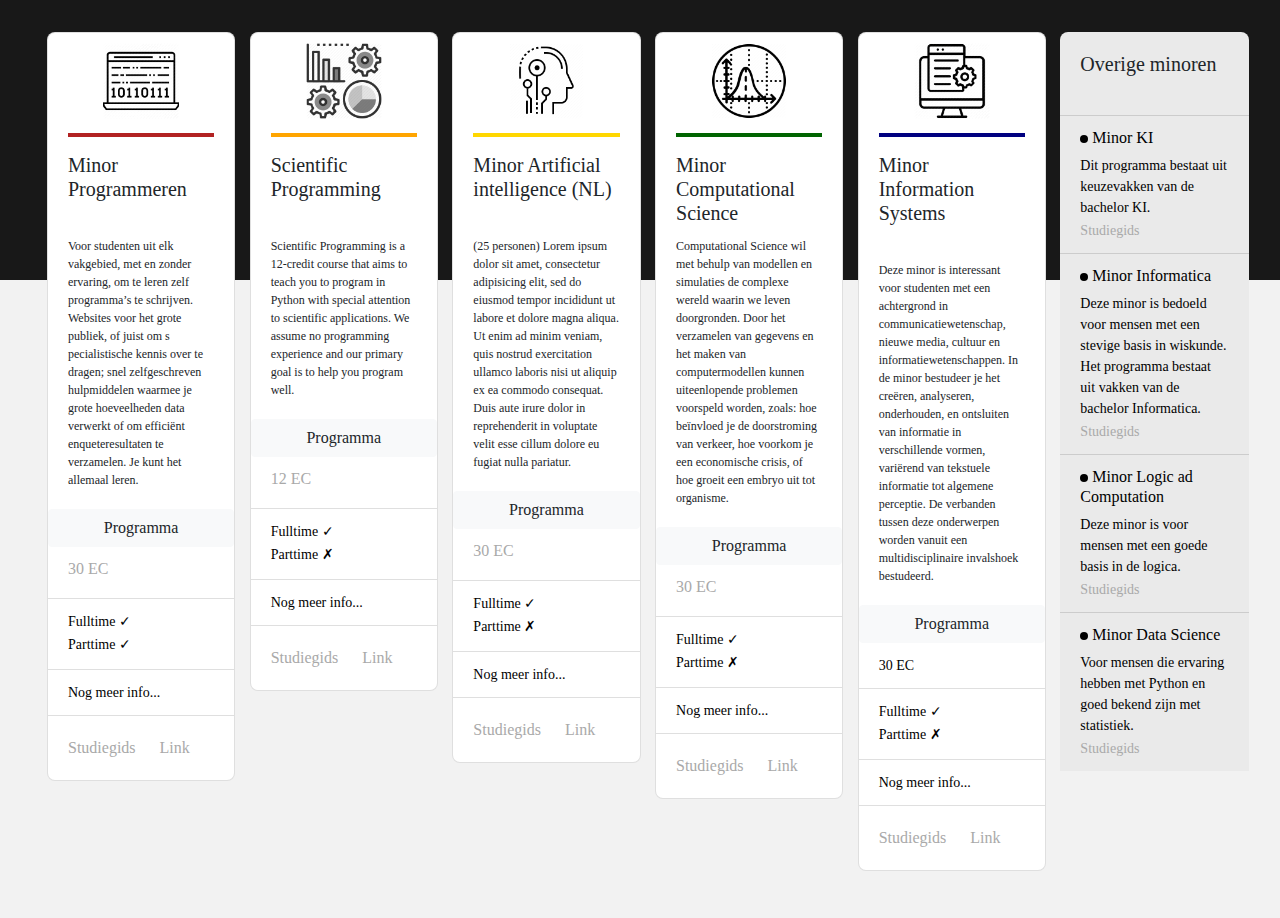
==== index.html @ b370ed5d "OK" ====
<!doctype html>
<html lang="en">
  <head>
    <!-- Required meta tags -->
    <meta charset="utf-8">
    <meta name="viewport" content="width=device-width, initial-scale=1, shrink-to-fit=no">

    <!-- Bootstrap CSS -->
    <link rel="stylesheet" href="https://stackpath.bootstrapcdn.com/bootstrap/4.4.1/css/bootstrap.min.css" integrity="sha384-Vkoo8x4CGsO3+Hhxv8T/Q5PaXtkKtu6ug5TOeNV6gBiFeWPGFN9MuhOf23Q9Ifjh" crossorigin="anonymous">
    <link rel="stylesheet" href="static/css/style.css">
    <link rel="stylesheet" href="static/css/swg.css">

    <title>UvA Minors</title>
  </head>
  <body>
    <div id="above">
      <div class="row" style="width:100%;" id="cls">
        <div class="col">
          <h2>Minor Computational Science</h2>
          <p style="font-size: 18px;">Programma</p>
          <table>
            <tbody>
                <tr>
                    <th></th>
                    <th style="width:60px" class="sem1">Sem. 1</th>
                    <th style="width:60px" class="sem2">Sem. 2</th>
                    <th style="width:30px" class="ec">EC</th>
                </tr>
                <tr class="studieschema">
                    <td><a href="/xmlpages/page/2019-2020/zoek-vak/vak/72961" class="icon-arrow">Programmeren IK</a></td>
                    <td class="sem1">
                        <div class="sem-blocks"><img src="static/images/grey-blocks.png" alt="" width="56" height="16">
                            <div class="block-1 red"><img src="static/images/red-block.png" alt="" width="16" height="16"></div>
                        </div>
                    </td>
                    <td class="sem2">
                        <div class="sem-blocks"><img src="static/images/grey-blocks.png" alt="" width="56" height="16">
                            <div class="hide red"><img src="static/images/red-block.png" alt="" width="16" height="16"></div>
                        </div>
                    </td>
                    <td class="ec">6</td>
                </tr>
                <tr class="studieschema">
                    <td><a href="/xmlpages/page/2019-2020/zoek-vak/vak/73152" class="icon-arrow">Modelling and Simulation</a></td>
                    <td class="sem1">
                        <div class="sem-blocks"><img src="static/images/grey-blocks.png" alt="" width="56" height="16">
                            <div class="block-2 red"><img src="static/images/red-block.png" alt="" width="16" height="16"></div>
                        </div>
                    </td>
                    <td class="sem2">
                        <div class="sem-blocks"><img src="static/images/grey-blocks.png" alt="" width="56" height="16">
                            <div class="hide red"><img src="static/images/red-block.png" alt="" width="16" height="16"></div>
                        </div>
                    </td>
                    <td class="ec">6</td>
                </tr>
                <tr class="studieschema">
                    <td><a href="/xmlpages/page/2019-2020/zoek-vak/vak/73262" class="icon-arrow">Scientific Data Analysis</a></td>
                    <td class="sem1">
                        <div class="sem-blocks"><img src="static/images/grey-blocks.png" alt="" width="56" height="16">
                            <div class="block-2 red"><img src="static/images/red-block.png" alt="" width="16" height="16"></div>
                        </div>
                    </td>
                    <td class="sem2">
                        <div class="sem-blocks"><img src="static/images/grey-blocks.png" alt="" width="56" height="16">
                            <div class="hide red"><img src="static/images/red-block.png" alt="" width="16" height="16"></div>
                        </div>
                    </td>
                    <td class="ec">6</td>
                </tr>
                <tr class="studieschema">
                    <td><a href="/xmlpages/page/2019-2020/zoek-vak/vak/73051" class="icon-arrow">Project Computational Science</a></td>
                    <td class="sem1">
                        <div class="sem-blocks"><img src="static/images/grey-blocks.png" alt="" width="56" height="16">
                            <div class="block-3 red"><img src="static/images/red-block.png" alt="" width="16" height="16"></div>
                        </div>
                    </td>
                    <td class="sem2">
                        <div class="sem-blocks"><img src="static/images/grey-blocks.png" alt="" width="56" height="16">
                            <div class="hide red"><img src="static/images/red-block.png" alt="" width="16" height="16"></div>
                        </div>
                    </td>
                    <td class="ec">6</td>
                </tr>
                <tr class="studieschema studieschemagroup result selected">
                    <td><a class="icon-arrow" href="#">Vrije keuze: Aangeraden keuzevakken</a></td>
                    <td class="sem1">
                        <div class="sem-blocks"><img src="static/images/grey-blocks.png" alt="" width="56" height="16">
                            <div class="block-1 yellow"><img src="static/images/yellow-block.png" alt="" width="16" height="16"></div>
                        </div>
                    </td>
                    <td class="sem2">
                        <div class="sem-blocks"><img src="static/images/grey-blocks.png" alt="" width="56" height="16">
                            <div class="hide yellow"><img src="static/images/yellow-block.png" alt="" width="16" height="16"></div>
                        </div>
                    </td>
                    <td class="ec">0</td>
                </tr>
                <tr class="studieschemagroup slideout" id="clsslideout" style="">
                    <td colspan="4">
                        <div class="item-info">
                            <table>
                                <tbody>
                                    <tr class="studieschema">
                                        <td><a href="/xmlpages/page/2019-2020/zoek-vak/vak/72864" class="icon-arrow">Basiswiskunde</a></td>
                                        <td class="sem1">
                                            <div class="sem-blocks"><img src="static/images/grey-blocks.png" alt="" width="56" height="16">
                                                <div class="block-1 red"><img src="static/images/red-block.png" alt="" width="16" height="16"></div>
                                            </div>
                                        </td>
                                        <td class="sem2">
                                            <div class="sem-blocks"><img src="static/images/grey-blocks.png" alt="" width="56" height="16">
                                                <div class="hide red"><img src="static/images/red-block.png" alt="" width="16" height="16"></div>
                                            </div>
                                        </td>
                                        <td class="ec">6</td>
                                    </tr>
                                    <tr class="studieschema">
                                        <td><a href="/xmlpages/page/2019-2020/zoek-vak/vak/72729" class="icon-arrow">Keerpunten in de Natuurwetenschappen</a></td>
                                        <td class="sem1">
                                            <div class="sem-blocks"><img src="static/images/grey-blocks.png" alt="" width="56" height="16">
                                                <div class="block-1 red"><img src="static/images/red-block.png" alt="" width="16" height="16"></div>
                                            </div>
                                        </td>
                                        <td class="sem2">
                                            <div class="sem-blocks"><img src="static/images/grey-blocks.png" alt="" width="56" height="16">
                                                <div class="hide red"><img src="static/images/red-block.png" alt="" width="16" height="16"></div>
                                            </div>
                                        </td>
                                        <td class="ec">6</td>
                                    </tr>
                                    <tr class="studieschema">
                                        <td><a href="/xmlpages/page/2019-2020/zoek-vak/vak/71247" class="icon-arrow">Mathematics 1: Calculus</a></td>
                                        <td class="sem1">
                                            <div class="sem-blocks"><img src="static/images/grey-blocks.png" alt="" width="56" height="16">
                                                <div class="block-1 red"><img src="static/images/red-block.png" alt="" width="16" height="16"></div>
                                            </div>
                                        </td>
                                        <td class="sem2">
                                            <div class="sem-blocks"><img src="static/images/grey-blocks.png" alt="" width="56" height="16">
                                                <div class="hide red"><img src="static/images/red-block.png" alt="" width="16" height="16"></div>
                                            </div>
                                        </td>
                                        <td class="ec">6</td>
                                    </tr>
                                </tbody>
                            </table>
                        </div>
                    </td>
                </tr>
            </tbody>
        </table>
        </div>
        <div class="col">
          <div class="slideinfo">
              <h6>> Doelgroep</h6>
            <div class="slideinfocontent">
              <p>Bètastudenten, in het bijzonder biologie, biomedische wetenschappen, natuurkunde, sterrenkunde, scheikunde, maar ook economie. Nadrukkelijk niet voor informatici vanwege de overlap van enkele vakken met het bachelor informatica curriculum. Ook studenten van andere opleidingen doen er goed aan bij de examencommissie van hun opleiding te verifiëren of deze minor als invulling van de keuzeruimte geaccepteerd kan worden, in het bijzonder als vakken in deze minor inhoudelijk overlappen met andere vakken.</p>
            </div>
          </div>
          <div class="slideinfo">
              <h6>> Aanmelden en toelating</h6>
            <div class="slideinfocontent">
            <p>Er worden geen eisen aan je voorkennis gesteld; je kan de minor in het eerste semester van je tweede of derde studiejaar volgen. Maar als je deze minor wilt toepassen op je eigen vakgebied, dan is het verstandig deze minor in je derde jaar te volgen.</p>
            <p><i>Minor aanmelding
            </i></p>
            <ul class="bullets-outside"><li>Meld je aan bij de coordinator van deze minor door het invullen van dit formulier:&nbsp;<a href="https://docs.google.com/forms/d/1XNrg_hrkjGTd7O5Sc0JDPH9RjyE1GKuTjKgE6LD6Wdw/viewform" target="_blank">Aanmeldingsformulier Minor Computational Science</a>&nbsp;</li></ul>
            <p><i>Vak- en tentamenaanmelding&nbsp;
            </i></p>
            <ol class="decimal-outside"><li>Als je toegelaten bent moet je je&nbsp;<b>a)</b>&nbsp;voor de minor zelf in SIS aanmelden (het studiegidsnummer van de Minor Computational Science is&nbsp;<b>5062COS30M</b>)&nbsp;en moet je je vervolgens ook&nbsp;<b>b)</b>&nbsp;per vak apart in SIS aanmelden</li><li>Om je aan te melden voor de vakken en voor de Minor zelf zie&nbsp;<a href="http://student.uva.nl/inc/az/item/vakaanmelding.html" target="_blank">de webpagina van de bacheloropleiding Informatica</a>&nbsp;.</li><li>Aanmelding voor het vak is inclusief tentamen en eventueel hertentamen.</li><li><i>Aanmelden als bijvakstudent; </i>Studenten van buiten de UvA moeten zich, voorafgaand aan de inschrijving bij de opleiding, eerst als bijvakstudent registreren. Zie het 'Stappenplan aanmelden bijvak' op de <a href="http://www.uva.nl/onderwijs/overig-onderwijs/bijvakken/bijvakken.html" target="_blank">UvA bijvak-pagina</a> voor meer informatie. Voor toelating tot de Minor Computational Science zijn dezelfde toelatingseisen van kracht als voor de bacheloropleiding Informatica. Let op dat dit Wiskunde B op VWO niveau inhoudt.</li></ol>

            </div>
            </div>


              <h6>> Opmerkingen</h6>
        </div>
      </div>
      <div class="row" style="width:100%;" id="programmereninfo">
        <div class="col">
          <h2>Minor Programmeren</h2>
          <!-- <span style="font-size: 18px;">Programma</span> -->
          <table>
              <tbody>
                <tr>
                    <th> Fulltime</th>
                    <th style="width:60px" class="sem1">Sem. 1</th>
                    <th style="width:60px" class="sem2">Sem. 2</th>
                    <th style="width:30px" class="ec">EC</th>
                </tr>
                  <tr class="studieschema">
                      <td><a href="/xmlpages/page/2019-2020/zoek-vak/vak/73204" class="icon-arrow">Fulltime Programmeren 1</a></td>
                      <td class="sem1">
                          <div class="sem-blocks"><img src="static/images/grey-blocks.png" alt="" width="56" height="16">
                              <div class="block-1 red"><img src="static/images/red-block.png" alt="" width="16" height="16"></div>
                              <div class="hide red"><img src="static/images/red-block.png" alt="" width="16" height="16"></div>
                          </div>
                      </td>
                      <td class="sem2">
                          <div class="sem-blocks"><img src="static/images/grey-blocks.png" alt="" width="56" height="16">
                              <div class="hide red"><img src="static/images/red-block.png" alt="" width="16" height="16"></div>
                              <div class="block-1 red"><img src="static/images/red-block.png" alt="" width="16" height="16"></div>
                          </div>
                      </td>
                      <td class="ec">6</td>
                  </tr>
                  <tr class="studieschema">
                      <td><a href="/xmlpages/page/2019-2020/zoek-vak/vak/73205" class="icon-arrow">Fulltime Programmeren 2</a></td>
                      <td class="sem1">
                          <div class="sem-blocks"><img src="static/images/grey-blocks.png" alt="" width="56" height="16">
                              <div class="hide red"><img src="static/images/red-block.png" alt="" width="16" height="16"></div>
                              <div class="block-1 red"><img src="static/images/red-block.png" alt="" width="16" height="16"></div>
                          </div>
                      </td>
                      <td class="sem2">
                          <div class="sem-blocks"><img src="static/images/grey-blocks.png" alt="" width="56" height="16">
                              <div class="block-1 red"><img src="static/images/red-block.png" alt="" width="16" height="16"></div>
                              <div class="hide red"><img src="static/images/red-block.png" alt="" width="16" height="16"></div>
                          </div>
                      </td>
                      <td class="ec">6</td>
                  </tr>

                  <tr class="studieschema">
                      <td><a href="/xmlpages/page/2019-2020/zoek-vak/vak/73624" class="icon-arrow">Fulltime Web App Studio</a></td>
                      <td class="sem1">
                          <div class="sem-blocks"><img src="static/images/grey-blocks.png" alt="" width="56" height="16">
                              <div class="block-2 red"><img src="static/images/red-block.png" alt="" width="16" height="16"></div>
                              <div class="hide red"><img src="static/images/red-block.png" alt="" width="16" height="16"></div>
                          </div>
                      </td>
                      <td class="sem2">
                          <div class="sem-blocks"><img src="static/images/grey-blocks.png" alt="" width="56" height="16">
                              <div class="hide red"><img src="static/images/red-block.png" alt="" width="16" height="16"></div>
                              <div class="block-2 red"><img src="static/images/red-block.png" alt="" width="16" height="16"></div>
                          </div>
                      </td>
                      <td class="ec">12</td>
                  </tr>
                  <tr class="studieschema">
                      <td><a href="/xmlpages/page/2019-2020/zoek-vak/vak/72970" class="icon-arrow">Programmeerproject</a></td>
                      <td class="sem1">
                          <div class="sem-blocks"><img src="static/images/grey-blocks.png" alt="" width="56" height="16">
                              <div class="hide red"><img src="static/images/red-block.png" alt="" width="16" height="16"></div>
                              <div class="block-2 red"><img src="static/images/red-block.png" alt="" width="16" height="16"></div>
                          </div>
                      </td>
                      <td class="sem2">
                          <div class="sem-blocks"><img src="static/images/grey-blocks.png" alt="" width="56" height="16">
                              <div class="block-2 red"><img src="static/images/red-block.png" alt="" width="16" height="16"></div>
                              <div class="hide red"><img src="static/images/red-block.png" alt="" width="16" height="16"></div>
                          </div>
                      </td>
                      <td class="ec">6</td>
                  </tr>
                  <tr class="studieschema">
                      <td><a href="/xmlpages/page/2019-2020/zoek-vak/vak/72969" class="icon-arrow">Programmeertheorie</a></td>
                      <td class="sem1">
                          <div class="sem-blocks"><img src="static/images/grey-blocks.png" alt="" width="56" height="16">
                              <div class="block-3 red"><img src="static/images/red-block.png" alt="" width="16" height="16"></div>
                              <div class="hide red"><img src="static/images/red-block.png" alt="" width="16" height="16"></div>
                          </div>
                      </td>
                      <td class="sem2">
                          <div class="sem-blocks"><img src="static/images/grey-blocks.png" alt="" width="56" height="16">
                              <div class="hide red"><img src="static/images/red-block.png" alt="" width="16" height="16"></div>
                              <div class="block-3 red"><img src="static/images/red-block.png" alt="" width="16" height="16"></div>
                          </div>
                      </td>
                      <td class="ec">6</td>
                  </tr>
              </tbody>
          </table>

          <br>
            <table>
                <tbody>
                  <tr>
                      <th>Parttime</th>
                      <th style="width:60px" class="sem1">Sem. 1</th>
                      <th style="width:60px" class="sem2">Sem. 2</th>
                      <th style="width:30px" class="ec">EC</th>
                  </tr>

                    <tr class="studieschema">
                        <td><a href="/xmlpages/page/2019-2020/zoek-vak/vak/72912" class="icon-arrow">Programmeren 1</a></td>
                        <td class="sem1">
                            <div class="sem-blocks"><img src="static/images/grey-blocks.png" alt="" width="56" height="16">
                                <div class="block-1 red"><img src="static/images/red-block.png" alt="" width="16" height="16"></div>
                                <div class="hide red"><img src="static/images/red-block.png" alt="" width="16" height="16"></div>
                            </div>
                        </td>
                        <td class="sem2">
                            <div class="sem-blocks"><img src="static/images/grey-blocks.png" alt="" width="56" height="16">
                                <div class="hide red"><img src="static/images/red-block.png" alt="" width="16" height="16"></div>
                                <div class="block-1 red"><img src="static/images/red-block.png" alt="" width="16" height="16"></div>
                            </div>
                        </td>
                        <td class="ec">6</td>
                    </tr>
                    <tr class="studieschema">
                        <td><a href="/xmlpages/page/2019-2020/zoek-vak/vak/72913" class="icon-arrow">Programmeren 2</a></td>
                        <td class="sem1">
                            <div class="sem-blocks"><img src="static/images/grey-blocks.png" alt="" width="56" height="16">
                                <div class="block-2 red"><img src="static/images/red-block.png" alt="" width="16" height="16"></div>
                                <div class="hide red"><img src="static/images/red-block.png" alt="" width="16" height="16"></div>
                            </div>
                        </td>
                        <td class="sem2">
                            <div class="sem-blocks"><img src="static/images/grey-blocks.png" alt="" width="56" height="16">
                                <div class="hide red"><img src="static/images/red-block.png" alt="" width="16" height="16"></div>
                                <div class="block-2 red"><img src="static/images/red-block.png" alt="" width="16" height="16"></div>
                            </div>
                        </td>
                        <td class="ec">6</td>
                    </tr>
                    <tr class="studieschema">
                        <td><a href="/xmlpages/page/2019-2020/zoek-vak/vak/73052" class="icon-arrow">Web App Studio</a></td>
                        <td class="sem1">
                            <div class="sem-blocks"><img src="static/images/grey-blocks.png" alt="" width="56" height="16">
                                <div class="block-1 red"><img src="static/images/red-block.png" alt="" width="16" height="16"></div>
                                <div class="hide red"><img src="static/images/red-block.png" alt="" width="16" height="16"></div>
                            </div>
                        </td>
                        <td class="sem2">
                            <div class="sem-blocks"><img src="static/images/grey-blocks.png" alt="" width="56" height="16">
                                <div class="hide red"><img src="static/images/red-block.png" alt="" width="16" height="16"></div>
                                <div class="block-1 red"><img src="static/images/red-block.png" alt="" width="16" height="16"></div>
                            </div>
                        </td>
                        <td class="ec">6</td>
                    </tr>
                    <tr class="studieschema">
                        <td><a href="/xmlpages/page/2019-2020/zoek-vak/vak/72970" class="icon-arrow">Programmeerproject</a></td>
                        <td class="sem1">
                            <div class="sem-blocks"><img src="static/images/grey-blocks.png" alt="" width="56" height="16">
                                <div class="hide red"><img src="static/images/red-block.png" alt="" width="16" height="16"></div>
                                <div class="block-2 red"><img src="static/images/red-block.png" alt="" width="16" height="16"></div>
                            </div>
                        </td>
                        <td class="sem2">
                            <div class="sem-blocks"><img src="static/images/grey-blocks.png" alt="" width="56" height="16">
                                <div class="block-2 red"><img src="static/images/red-block.png" alt="" width="16" height="16"></div>
                                <div class="hide red"><img src="static/images/red-block.png" alt="" width="16" height="16"></div>
                            </div>
                        </td>
                        <td class="ec">6</td>
                    </tr>
                    <tr class="studieschema">
                        <td><a href="/xmlpages/page/2019-2020/zoek-vak/vak/72969" class="icon-arrow">Programmeertheorie</a></td>
                        <td class="sem1">
                            <div class="sem-blocks"><img src="static/images/grey-blocks.png" alt="" width="56" height="16">
                                <div class="block-3 red"><img src="static/images/red-block.png" alt="" width="16" height="16"></div>
                                <div class="hide red"><img src="static/images/red-block.png" alt="" width="16" height="16"></div>
                            </div>
                        </td>
                        <td class="sem2">
                            <div class="sem-blocks"><img src="static/images/grey-blocks.png" alt="" width="56" height="16">
                                <div class="hide red"><img src="static/images/red-block.png" alt="" width="16" height="16"></div>
                                <div class="block-3 red"><img src="static/images/red-block.png" alt="" width="16" height="16"></div>
                            </div>
                        </td>
                        <td class="ec">6</td>
                    </tr>
                </tbody>
            </table>
        </div>

        <div class="col">
          <div class="slideinfo">
              <h6>> Fulltime</h6>
            <!-- <div class="slideinfocontent"> -->
              <p>De Fulltime Minor Programmeren is een programma van 30 studiepunten dat je in een halfjaar volgt. Je leert eerst uitgebreid de basis van programmeren (en meteen hoe een computer werkt), daarna ga je je specialiseren in het ontwikkelen van webapplicaties. Ondertussen leer je over algoritmen, over teamwork, en over ontwerpen van software. Aanwezigheidsplicht het gehele semester 9–17 uur.</p>
            <!-- </div> -->
          </div>
          <div class="slideinfo">
              <h6>> Parttime</h6>
            <!-- <div class="slideinfocontent"> -->
            <p>We bieden onze vakken ook flexibel aan. Je kunt zo de minor verspreiden over meerdere semesters. Maar je kunt bijvoorbeeld ook alleen het eerste deel van de vakken doen. Dit is een goed alternatief als het je niet lukt om de minor fulltime te doen. Je krijgt meer vrijheid om je tijd in te delen. Let op! Bij de latere vakken zit ook teamwork, dus het is wel belangrijk om flexibel te zijn met je tijdsindeling. Heb je echt weinig tijd, dan zijn onze vakken waarschijnlijk niet voor jou weggelegd.<p>
            <!-- </div> -->
            </div>
        </div>
      </div>
      <div class="row" style="width:100%;" id="sc">
        <div class="col">
          <h2>Scientific Programming</h2>
          <!-- <h6>Starting in semester 1</h6> -->
          <table>
              <tbody>
                <tr>
                    <th>Starting in semester 1</th>
                    <th style="width:60px" class="sem1">Sem. 1</th>
                    <th style="width:60px" class="sem2">Sem. 2</th>
                    <th style="width:30px" class="ec">EC</th>
                </tr>
                  <tr class="studieschema">
                      <td><a href="/xmlpages/page/2019-2020/zoek-vak/vak/73204" class="icon-arrow">Scientific Programming 1</a></td>
                      <td class="sem1">
                          <div class="sem-blocks"><img src="static/images/grey-blocks.png" alt="" width="56" height="16">
                              <div class="block-1 red"><img src="static/images/red-block.png" alt="" width="16" height="16"></div>
                              <div class="hide red"><img src="static/images/red-block.png" alt="" width="16" height="16"></div>
                          </div>
                      </td>
                      <td class="sem2">
                          <div class="sem-blocks"><img src="static/images/grey-blocks.png" alt="" width="56" height="16">
                              <div class="hide red"><img src="static/images/red-block.png" alt="" width="16" height="16"></div>
                              <!-- <div class="block-1 red"><img src="static/images/red-block.png" alt="" width="16" height="16"></div> -->
                          </div>
                      </td>
                      <td class="ec">-</td>
                  </tr>
                  <tr class="studieschema">
                      <td><a href="/xmlpages/page/2019-2020/zoek-vak/vak/73624" class="icon-arrow">Scientific Programming 2</a></td>
                      <td class="sem1">
                          <div class="sem-blocks"><img src="static/images/grey-blocks.png" alt="" width="56" height="16">
                              <div class="block-2 red"><img src="static/images/red-block.png" alt="" width="16" height="16"></div>
                              <!-- <div class="block-1 red"><img src="static/images/red-block.png" alt="" width="16" height="16"></div> -->
                          </div>
                      </td>
                      <td class="sem2">
                          <div class="sem-blocks"><img src="static/images/grey-blocks.png" alt="" width="56" height="16">
                              <div class="hide red"><img src="static/images/red-block.png" alt="" width="16" height="16"></div>
                              <!-- <div class="block-2 red"><img src="static/images/red-block.png" alt="" width="16" height="16"></div> -->
                          </div>
                      </td>
                      <td class="ec">-</td>
                  </tr>
                  <tr class="studieschema">
                      <td><a href="/xmlpages/page/2019-2020/zoek-vak/vak/72969" class="icon-arrow">Data Processing</a></td>
                      <td class="sem1">
                          <div class="sem-blocks"><img src="static/images/grey-blocks.png" alt="" width="56" height="16">
                              <!-- <div class="block-3 red"><img src="static/images/red-block.png" alt="" width="16" height="16"></div> -->
                              <div class="hide red"><img src="static/images/red-block.png" alt="" width="16" height="16"></div>
                          </div>
                      </td>
                      <td class="sem2">
                          <div class="sem-blocks"><img src="static/images/grey-blocks.png" alt="" width="56" height="16">
                            <div class="block-1 red"><img src="static/images/red-block.png" alt="" width="16" height="16"></div>
                              <div class="block-2 red"><img src="static/images/red-block.png" alt="" width="16" height="16"></div>
                          </div>
                      </td>
                      <td class="ec">-</td>
                  </tr>
                  <tr class="studieschema">
                    <td class="bottomborder"></td>
                    <td class="bottomborder"></td>
                    <td class="bottomborder">Total EC</td>
                    <td class="ec" style="border-bottom: 0px solid darkgrey;">12</td>
                  </tr>
              </tbody>
          </table>

          <table>
              <tbody>
                <tr>
                    <th>Start in sem. 2, small workload</th>
                    <th style="width:60px" class="sem1">Sem. 1</th>
                    <th style="width:60px" class="sem2">Sem. 2</th>
                    <th style="width:30px" class="ec">EC</th>
                </tr>
                  <tr class="studieschema">
                      <td><a href="/xmlpages/page/2019-2020/zoek-vak/vak/72969" class="icon-arrow">Scientific Programming 1</a></td>
                      <td class="sem1">
                          <div class="sem-blocks"><img src="static/images/grey-blocks.png" alt="" width="56" height="16">
                              <!-- <div class="block-3 red"><img src="static/images/red-block.png" alt="" width="16" height="16"></div> -->
                              <div class="hide red"><img src="static/images/red-block.png" alt="" width="16" height="16"></div>
                          </div>
                      </td>
                      <td class="sem2">
                          <div class="sem-blocks"><img src="static/images/grey-blocks.png" alt="" width="56" height="16">
                            <div class="block-1 red"><img src="static/images/red-block.png" alt="" width="16" height="16"></div>
                              <!-- <div class="block-2 red"><img src="static/images/red-block.png" alt="" width="16" height="16"></div> -->
                          </div>
                      </td>
                      <td class="ec">-</td>
                  </tr>
                  <tr class="studieschema">
                      <td><a href="/xmlpages/page/2019-2020/zoek-vak/vak/72969" class="icon-arrow">Scientific Programming 2</a></td>
                      <td class="sem1">
                          <div class="sem-blocks"><img src="static/images/grey-blocks.png" alt="" width="56" height="16">
                              <!-- <div class="block-3 red"><img src="static/images/red-block.png" alt="" width="16" height="16"></div> -->
                              <div class="hide red"><img src="static/images/red-block.png" alt="" width="16" height="16"></div>
                          </div>
                      </td>
                      <td class="sem2">
                          <div class="sem-blocks"><img src="static/images/grey-blocks.png" alt="" width="56" height="16">
                            <!-- <div class="block-1 red"><img src="static/images/red-block.png" alt="" width="16" height="16"></div> -->
                              <div class="block-2 red"><img src="static/images/red-block.png" alt="" width="16" height="16"></div>
                          </div>
                      </td>
                      <td class="ec">-</td>
                  </tr>
                  <tr class="studieschema">
                    <td class="bottomborder"></td>
                    <td class="bottomborder"></td>
                    <td class="bottomborder">Total EC</td>
                    <td class="ec" style="border-bottom: 0px solid darkgrey;">6</td>
                  </tr>
              </tbody>
          </table>
          <!-- <h6>Starting in semester 1, big workload</h6> -->
          <table>
              <tbody>
                <tr>
                    <th>Start in sem. 1, big workload</th>
                    <th style="width:60px" class="sem1">Sem. 1</th>
                    <th style="width:60px" class="sem2">Sem. 2</th>
                    <th style="width:30px" class="ec">EC</th>
                </tr>
                  <tr class="studieschema">
                      <td><a href="/xmlpages/page/2019-2020/zoek-vak/vak/72969" class="icon-arrow">Scientific Programming 1</a></td>
                      <td class="sem1">
                          <div class="sem-blocks"><img src="static/images/grey-blocks.png" alt="" width="56" height="16">
                              <!-- <div class="block-3 red"><img src="static/images/red-block.png" alt="" width="16" height="16"></div> -->
                              <div class="hide red"><img src="static/images/red-block.png" alt="" width="16" height="16"></div>
                          </div>
                      </td>
                      <td class="sem2">
                          <div class="sem-blocks"><img src="static/images/grey-blocks.png" alt="" width="56" height="16">
                            <div class="block-1 red"><img src="static/images/red-block.png" alt="" width="16" height="16"></div>
                              <!-- <div class="block-2 red"><img src="static/images/red-block.png" alt="" width="16" height="16"></div> -->
                          </div>
                      </td>
                      <td class="ec">-</td>
                  </tr>
                  <tr class="studieschema">
                      <td><a href="/xmlpages/page/2019-2020/zoek-vak/vak/72969" class="icon-arrow">Scientific Programming 2</a></td>
                      <td class="sem1">
                          <div class="sem-blocks"><img src="static/images/grey-blocks.png" alt="" width="56" height="16">
                              <!-- <div class="block-3 red"><img src="static/images/red-block.png" alt="" width="16" height="16"></div> -->
                              <div class="hide red"><img src="static/images/red-block.png" alt="" width="16" height="16"></div>
                          </div>
                      </td>
                      <td class="sem2">
                          <div class="sem-blocks"><img src="static/images/grey-blocks.png" alt="" width="56" height="16">
                            <!-- <div class="block-1 red"><img src="static/images/red-block.png" alt="" width="16" height="16"></div> -->
                              <div class="block-1 red"><img src="static/images/red-block.png" alt="" width="16" height="16"></div>
                          </div>
                      </td>
                      <td class="ec">-</td>
                  </tr>
                  <tr class="studieschema">
                      <td><a href="/xmlpages/page/2019-2020/zoek-vak/vak/72969" class="icon-arrow">Data Processing</a></td>
                      <td class="sem1">
                          <div class="sem-blocks"><img src="static/images/grey-blocks.png" alt="" width="56" height="16">
                              <!-- <div class="block-3 red"><img src="static/images/red-block.png" alt="" width="16" height="16"></div> -->
                              <div class="hide red"><img src="static/images/red-block.png" alt="" width="16" height="16"></div>
                          </div>
                      </td>
                      <td class="sem2">
                          <div class="sem-blocks"><img src="static/images/grey-blocks.png" alt="" width="56" height="16">
                            <!-- <div class="block-1 red"><img src="static/images/red-block.png" alt="" width="16" height="16"></div> -->
                              <div class="block-2 red"><img src="static/images/red-block.png" alt="" width="16" height="16"></div>
                          </div>
                      </td>
                      <td class="ec">-</td>
                  </tr>
                  <tr class="studieschema">
                    <td class="bottomborder"></td>
                    <td class="bottomborder"></td>
                    <td class="bottomborder">Total EC</td>
                    <td class="ec" style="border-bottom: 0px solid darkgrey;">12</td>
                  </tr>
              </tbody>
          </table>

        </div>
        <div class="col">
          <div class="slideinfo">
              <h6>> Programme</h6>
            <div class="slideinfocontent">
              <p>Note that this course is not part of and cannot be combined with the Programming Minor.</p>
              <p>We’ll introduce you to Python using a selection of scientific applications, from the fields of physics, biology, artificial intelligence, sociology and more. Current modules include:</p>
              <ul>
                <li>Number theory</li>
                <li>Text processing and analysis</li>
                <li>Numeric integration</li>
                <li>Population dynamics</li>
                <li>Monopoly game simulation</li>
                <li>Climate data analysis</li>
              </ul>
              <p>Scientific Programming 2 focuses on teaching you “the rest of Python” so you will be ready to read other scientists’ code and contribute to open source projects. Do have a look at <a href="https://sp1.mprog.nl/modules">https://sp1.mprog.nl/modules</a> and <a href="https://sp2.mprog.nl/modules">https://sp2.mprog.nl/modules</a> to see what these courses are all about!</p>
            </div>
          </div>
          <div class="slideinfo">
              <h6>> Data processing</h6>
            <div class="slideinfocontent">
              <p>Building on your experience with solving problems in Python, you’ll learn about working with larger or unstructured datasets and gain insights by summarizing, filtering and modeling. We’ll help you master the basic techniques and then you will devise your own project, taking a dataset of your choosing, formulate a scientific question and try to answer it using computational techniques.</p>
            </div>
            </div>
        </div>
      </div>
      <div class="row" style="width:100%;" id="ai">
        <div class="col">
          <h2>Minor Artificial Intelligence</h2>
          <p style="font-size: 18px;">Programma</p>
          <h1>TODO</h1>
        </div>
        <div class="col">
          <div class="slideinfo">
              <h6>> Informatie...</h6>
          </div>
          <div class="slideinfo">
              <h6>> Aanmelden en toelating</h6>
            <div class="slideinfocontent">
            </div>
          </div>
        </div>
      </div>
      <div class="row" style="width:100%;" id="is">
        <div class="col">
          <h2>Minor Information systems</h2>
          <p style="font-size: 18px;">Programma</p>
          <h1>TODO</h1>
        </div>
        <div class="col">
          <div class="slideinfo">
              <h6>> Informatie...</h6>
          </div>
          <div class="slideinfo">
              <h6>> Aanmelden en toelating</h6>
            <div class="slideinfocontent">
            </div>
          </div>
        </div>
      </div>
    </div>

    <div class="container-fluid" style="position:relative;" id="containerbelow">
      <div class="nav"></div>
      <div class="row">
        <div class="col">
          <div class="card" id="programmeren">
            <img class="card-img-top" src="static/images/programmingminor.png" alt="Card image cap" onclick="showinfo('programmereninfo')">
            <div class="card-body">
              <hr>
              <h5 class="card-title">Minor Programmeren</h5>
              <br>
              <p class="card-text">
                Voor studenten uit elk vakgebied, met en zonder ervaring, om te leren zelf
                programma’s te schrijven. Websites voor het grote publiek, of juist om s
                pecialistische kennis over te dragen; snel zelfgeschreven hulpmiddelen waarmee
                je grote hoeveelheden data verwerkt of om efficiënt enqueteresultaten te
                verzamelen. Je kunt het allemaal leren.
              </p>
            </div>
            <button type="button" class="btn btn-light" name="button" onclick="showinfo('programmereninfo')">Programma</button>

            <ul class="list-group list-group-flush">
              <li class="list-group-item">
                <h6>30 EC</h6>
              </li>
              <li class="list-group-item">
                <p>Fulltime &#10003;</p>
                <p>Parttime &#10003;</p>
              </li>
              <li class="list-group-item">Nog meer info...</li>
            </ul>
            <div class="card-body">
              <a href="#" class="card-link">Studiegids</a>
              <a href="#" class="card-link">Link</a>
            </div>
          </div>
        </div>
        <div class="col">
          <div class="card" id="scientific">
            <img class="card-img-top" src="static/images/science.png" alt="Card image cap" onclick="showinfo('sc')">
            <div class="card-body">
              <hr>
              <h5 class="card-title">Scientific Programming</h5>
                <br>
              <p class="card-text">
                Scientific Programming is a 12-credit course that aims to teach you to program in Python with special attention to scientific applications. We assume no programming experience and our primary goal is to help you program well.
              </p>
            </div>
            <button type="button" class="btn btn-light" name="button" onclick="showinfo('sc')">Programma</button>
            <ul class="list-group list-group-flush">
              <li class="list-group-item">
                <h6>12 EC</h6>
              </li>
              <li class="list-group-item">
                <p>Fulltime &#10003;</p>
                <p>Parttime &#10007;</p>
              </li>
              <li class="list-group-item">Nog meer info...</li>
            </ul>
            <div class="card-body">
              <a href="#" class="card-link">Studiegids</a>
              <a href="#" class="card-link">Link</a>
            </div>
          </div>
        </div>
        <div class="col">
          <div class="card" id="AI">
            <img class="card-img-top" src="static/images/AI.png" alt="Card image cap" onclick="showinfo('ai')">
            <div class="card-body">
              <hr>
              <h5 class="card-title">Minor Artificial intelligence (NL)</h5>
              <br>
              <p class="card-text">(25 personen)
              Lorem ipsum dolor sit amet, consectetur adipisicing elit, sed do eiusmod tempor incididunt ut labore et dolore magna aliqua. Ut enim ad minim veniam, quis nostrud exercitation ullamco laboris nisi ut aliquip ex ea commodo consequat. Duis aute irure dolor in reprehenderit in voluptate velit esse cillum dolore eu fugiat nulla pariatur.
            </p>
            </div>
            <button type="button" class="btn btn-light" name="button" onclick="showinfo('ai')">Programma</button>
            <ul class="list-group list-group-flush">
              <li class="list-group-item">
                <h6>30 EC</h6>
              </li>
              <li class="list-group-item">
                <p>Fulltime &#10003;</p>
                <p>Parttime &#10007;</p>
              </li>
              <li class="list-group-item">Nog meer info...</li>
            </ul>
            <div class="card-body">
              <a href="#" class="card-link">Studiegids</a>
              <a href="#" class="card-link">Link</a>
            </div>
          </div>
        </div>
        <div class="col">
          <div class="card" id="computational">
            <img class="card-img-top" src="static/images/computational.png" alt="Card image cap" onclick="showinfo('cls')">
            <div class="card-body">
              <hr>
              <h5 class="card-title">Minor Computational Science</h5>
              <p class="card-text">
                Computational Science wil met behulp van modellen en simulaties de
                complexe wereld waarin we leven doorgronden.
                Door het verzamelen van gegevens en het maken van computermodellen
                kunnen uiteenlopende problemen voorspeld worden, zoals: hoe beïnvloed je de doorstroming van verkeer, hoe voorkom
                je een economische crisis, of hoe groeit een embryo uit tot organisme.
              </p>
            </div>
            <button type="button" class="btn btn-light" name="button" onclick="showinfo('cls')">Programma</button>
            <ul class="list-group list-group-flush">
              <li class="list-group-item" id="listprogramma">
                <h6>30 EC</h6>
              </li>
              <li class="list-group-item">
                <p>Fulltime &#10003;</p>
                <p>Parttime &#10007;</p>
              </li>
              <li class="list-group-item">Nog meer info...</li>
            </ul>
            <div class="card-body">
              <a href="#" class="card-link">Studiegids</a>
              <a href="#" class="card-link">Link</a>
            </div>
          </div>
        </div>
        <div class="col">
          <div class="card" id="informationsystems">
            <img class="card-img-top" src="static/images/informationsystems.png" alt="Card image cap" onclick="showinfo('is')">
            <div class="card-body">
              <hr>
              <h5 class="card-title">Minor Information Systems</h5>
              <br>
              <p class="card-text">
                Deze minor is interessant voor studenten met een achtergrond in communicatiewetenschap,
                nieuwe media, cultuur en informatiewetenschappen. In de minor bestudeer je het creëren,
                analyseren, onderhouden, en ontsluiten van informatie in verschillende vormen, variërend
                van tekstuele informatie tot algemene perceptie. De verbanden tussen deze onderwerpen
                worden vanuit een multidisciplinaire invalshoek bestudeerd.
              </p>
            </div>
            <button type="button" class="btn btn-light" name="button" onclick="showinfo('is')">Programma</button>
            <ul class="list-group list-group-flush">
              <li class="list-group-item">30 EC</li>
              <li class="list-group-item">
                <p>Fulltime &#10003;</p>
                <p>Parttime &#10007;</p>
              </li>
              <li class="list-group-item">Nog meer info...</li>
            </ul>
            <div class="card-body">
              <a href="#" class="card-link">Studiegids</a>
              <a href="#" class="card-link">Link</a>
            </div>
          </div>
        </div>
        <div class="col-sm">
          <!-- <div class="" id="rightbar">
            <ul>
              <li class="list-group-item">Minor KI</li>
              <li class="list-group-item">Minor Informatica</li>
              <li class="list-group-item">Minor Logic and Computation</li>
              <li class="list-group-item">Minor Data Science</li>
            </ul>
          </div> -->
          <div class="card" id="overig">
            <div class="card-body">
              <h5 class="card-title">Overige minoren</h5>
              <p class="card-text"></p>
            </div>
            <ul class="list-group list-group-flush">
              <hr>
              <li class="list-group-item">

                <h6><span class="dot"></span> Minor KI</h6>
                <p>Dit programma bestaat uit keuzevakken van de bachelor KI.</p>
                <a href="#" class="card-link">Studiegids</a>
              </li>
              <li class="list-group-item">
                <h6><span class="dot"></span> Minor Informatica</h6>
                <p>Deze minor is bedoeld voor mensen met een stevige basis in wiskunde.
                  Het programma bestaat uit vakken van de bachelor Informatica.
                </p>
                <a href="#" class="card-link">Studiegids</a>
              </li>
              <li class="list-group-item">
                <h6><span class="dot"></span> Minor Logic ad Computation</h6>
                <p>Deze minor is voor mensen met een goede basis in de logica.
                </p>
                <a href="#" class="card-link">Studiegids</a>
              </li>
              <li class="list-group-item">
                <h6><span class="dot"></span> Minor Data Science</h6>
                <p>Voor mensen die ervaring hebben met Python en goed bekend zijn met statistiek.
                </p>
                <a href="#" class="card-link">Studiegids</a>
              </li>
            </ul>
          </div>
        </div>
        </div>

      </div>
    </div>

    <!-- <script src="https://code.jquery.com/jquery-3.4.1.slim.min.js" integrity="sha384-J6qa4849blE2+poT4WnyKhv5vZF5SrPo0iEjwBvKU7imGFAV0wwj1yYfoRSJoZ+n" crossorigin="anonymous"></script> -->
    <script src="https://code.jquery.com/jquery-3.2.1.min.js"></script>
    <script src="https://cdn.jsdelivr.net/npm/popper.js@1.16.0/dist/umd/popper.min.js" integrity="sha384-Q6E9RHvbIyZFJoft+2mJbHaEWldlvI9IOYy5n3zV9zzTtmI3UksdQRVvoxMfooAo" crossorigin="anonymous"></script>
    <script src="https://stackpath.bootstrapcdn.com/bootstrap/4.4.1/js/bootstrap.min.js" integrity="sha384-wfSDF2E50Y2D1uUdj0O3uMBJnjuUD4Ih7YwaYd1iqfktj0Uod8GCExl3Og8ifwB6" crossorigin="anonymous"></script>
    <script type="text/javascript" src="static/js/moreinfo.js"></script>
  </body>
</html>
---- static/css/style.css ----
body, html {
  background-color: #f2f2f2;
  margin:auto;
  padding:0;
  height: 101%;
  font-family: Georgia, serif;
}

a {
  color:white;
}
.card img {
  padding: 10px 4px 4px 4px;
  height: 45%;
  width: 45%;
  margin: auto;
  -webkit-filter: brightness(5);
  cursor: pointer;
}

.card {
  border-radius: 8px;
  width: 109%;
  opacity: 1;
  transition: all 0.5s;
}

.card a{
  color: darkgrey;
}

.card button {
  /* margin-top: calc(100% - 200px); */
  position: relative;
}

.card.change {
  opacity: 0.5;
  transition: all 1.5s;
}

.card:hover {
  opacity: 1.0;
  transition: all 0.4s;
}

.card li {
  font-size: 14px;
  color: black;
}

.card-text {
  font-size: 12px;
}

hr {
  margin-top:-10px;
}

#programmeren hr {
  border: 2px solid firebrick;
}

#scientific hr {
  border: 2px solid orange;
}

#scientific img {
  -webkit-filter: grayscale(100%); /* Safari 6.0 - 9.0 */
  filter: grayscale(100%);
}

#AI hr {
  border: 2px solid gold;
}

#computational hr {
  border: 2px solid darkgreen;
}

#informationsystems hr {
  border: 2px solid navy;
}

.row,
.nav {
  height: 100%;
  position: absolute;
  top: 0;
}

.nav {
  z-index: 0;
  width: 100%;
  height: 280px;
  background: rgb(24, 24, 24);
}



.row {
  z-index: 10;
  margin: auto;
  padding: 2.5%;
}

table {
  width: 80%;
  font-size: 16px;
  /* margin-left: 60px; */
  -webkit-animation: fadeInFromNone 1.0s ease-in;
  -moz-animation: fadeInFromNone 1.0s ease-in;
  -o-animation: fadeInFromNone 1.0s ease-in;
  animation: fadeInFromNone 1.0s ease-in;

}

tr {
  /* border-bottom: 1px solid darkgrey; */
}
td {
  padding-bottom: 10px;
}


.sem-blocks {
    position: relative;
    margin: -10px 0 40px 0;
    /* width: 56px; */
    height: 16px;
}

.sem-blocks img {
  margin: 0;
  padding: 0;
  -webkit-filter: grayscale(0%); /* Safari 6.0 - 9.0 */
  filter: grayscale(0%);
}

.sem-blocks div {
  position: absolute;
  top: 0;
  margin: 0 4px 0 0;
}

.sem-blocks .block-2 {
  left: 20px;
}

.sem-blocks .block-3 {
  left: 40px;
}

#containerbelow {
  padding-left: 0px;
}

#above {
  color: white;
  display: none;
  background: rgb(24, 24, 24);
  height: calc(100% - 280px);
  position: relative;
}

#above h6 {
  cursor: pointer;
}

#above h2 {
  -webkit-animation: fadeInFromNone 1.0s ease-in;
  -moz-animation: fadeInFromNone 1.0s ease-in;
  -o-animation: fadeInFromNone 1.0s ease-in;
  animation: fadeInFromNone 1.0s ease-in;
}

#above .col-6 p, h6, ul, li {
  -webkit-animation: fadeInFromNone 1.0s ease-in;
  -moz-animation: fadeInFromNone 1.0s ease-in;
  -o-animation: fadeInFromNone 1.0s ease-in;
  animation: fadeInFromNone 1.0s ease-in;
}

.col.slideinfo p, ul, ol, li, h6 {
  color: darkgrey;
  -webkit-animation: fadeInFromNone 0s ease-in;
  -moz-animation: fadeInFromNone 0s ease-in;
  -o-animation: fadeInFromNone 0s ease-in;
  animation: fadeInFromNone 0s ease-in;
}

.col.slideinfo h6 {
  color: white;
}

.col.slideinfo {
  max-height: 450px;
  overflow-y: scroll;
}

.slideinfocontent p, ul, ol, li{
  -webkit-animation: fadeInFromNone 0s ease-in;
  -moz-animation: fadeInFromNone 0s ease-in;
  -o-animation: fadeInFromNone 0s ease-in;
  animation: fadeInFromNone 0s ease-in;
}


@-webkit-keyframes fadeInFromNone {
    0% {
        display: none;
        opacity: 0;
    }

    1% {
        display: block;
        opacity: 0;
    }

    100% {
        display: block;
        opacity: 1;
    }
}

@-moz-keyframes fadeInFromNone {
    0% {
        display: none;
        opacity: 0;
    }

    1% {
        display: block;
        opacity: 0;
    }

    100% {
        display: block;
        opacity: 1;
    }
}

@-o-keyframes fadeInFromNone {
    0% {
        display: none;
        opacity: 0;
    }

    1% {
        display: block;
        opacity: 0;
    }

    100% {
        display: block;
        opacity: 1;
    }
}

@keyframes fadeInFromNone {
    0% {
        display: none;
        opacity: 0;
    }

    1% {
        display: block;
        opacity: 0;
    }

    100% {
        display: block;
        opacity: 1;
    }
}

.studieschemagroup.slideout {
  display: none;
}

.vergelijk {
  position: relative;
    top: -100px;
}

#programmereninfo, #cls {
  display: none;
}

#programmereninfo tr.studieschema td {
  padding: 2px;
}

.card ul > li > p {
  margin-bottom:2px;
}

.slideinfo .slideinfocontent {
  display: none;
  -webkit-animation: fadeInFromNone 0s ease-in;
  -moz-animation: fadeInFromNone 0s ease-in;
  -o-animation: fadeInFromNone 0s ease-in;
  animation: fadeInFromNone 0s ease-in;
}

.slideinfo.selected .slideinfocontent {
  display: inline;
  -webkit-animation: fadeInFromNone 0s ease-in;
  -moz-animation: fadeInFromNone 0s ease-in;
  -o-animation: fadeInFromNone 0s ease-in;
  animation: fadeInFromNone 0s ease-in;
}


@media only screen and (max-width: 600px) {
  #containerbelow .card {
    width: 100%;
    padding-bottom: 10px;
    opacity: 1.0;
  }
  #containerbelow .col {
    flex: none;
    padding-bottom: 10px;
  }

  .card:hover {
    opacity: 1.0;
  }

  html, body {
    background-color: rgb(19, 19, 19);

  }
}

#rightbar {
  float: right;
  background: rgb(24, 24, 24);
  height: 780px;  /* TODO   */
  /* width: 20%; */
  margin-right: -20px;
  border-bottom-left-radius: 10px;
}

#rightbar li {
  background: none;
  color: white;
}

#rightbar ul {
  margin-top:50px;
}

#overig {
  background-color: #eaeaea;
  border: none;
}

#overig li, ul {
  background-color: inherit;
  list-style-type: disc;
}


#overig h6 {
  color: black;
}

.dot {
  height: 8px;
  width: 8px;
  background-color: black;
  border-radius: 50%;
  display: inline-block;
}
---- static/css/swg.css ----
article {min-height:300px;}
.search-box{width:auto;}
::selection {background: #666; color: #fff; text-shadow: none;}
.search-box input#searchwords {padding-right: 45px;}
#search input[type="submit"],.search-box input[type="submit"] {border: 0; text-indent: -9999px; background: #999 url(../img/search.png) no-repeat 8px 5px; position: absolute; top: 1px; height: 28px; width: 30px; right: 1px;}
.search-box.with-label {width: 300px; margin-left: 144px;}
.search-box.with-label input#searchwords {width: 240px;}
.search-box.with-label label > span {display: inline-block; position: absolute; left: -144px; top: 5px;}
img.globe { float:right;margin: 2px 4px 0 0;}
#main .background {height: 170px;}
.container .six.columns {width: 346px;}
.container .four.columns {width: 232px;}
.container .two.columns {width: 116px;}
.container .one.columns {width: 58px;}
.twelve.columns {width: 704px;}
.fourteen.columns {width: 820px;}
.fifteen.columns {width: 878px;}
nav#breadcrumb{z-index:999;}
#subheader .sixteen {
position: relative;
bottom: 0;
}
.content{
	min-height: 250px;
}
.home-content{
	background-color: #FFFFFF;
}
#subheader_options{
	float:right;
	text-align:right;
	width:180px;
}
#subheader h2{
	display:inline-block;
	float:left;
}
.help{
	margin-right: 35px;
	float: right;
}
.help a{
	color:#cc0033;
	font-weight:bold;
	vertical-align:baseline;
	text-decoration:none;
	border-bottom: none;
}
.help img{
	margin-left:7px;
	margin-top: 2px;
	vertical-align:top;
}
.content-tabs{
	background: darkgrey;
height: 36px;
}
#tabs{
	list-style-position:outside;
	list-style-image:none;
	padding:0 0 0 0;
}
#tabs li{
	float: left;
	padding: 5px 15px 5px 15px;
	background: #ffffff;
	margin: 2px 2px 0px 0px;
	text-align:center;
}
#tabs li.selected.first{
	margin: 4px 4px 0 0 !important;
	padding: 3px 13px 5px 15px;
}
#tabs li.selected{
	height: 24px;
	margin: 4px 4px 0 3px;
	padding:3px 13px 5px 12px;
}
.content-tabs div.nav{
	background: darkgrey;
	float:left;
	height: 36px;
}
.content-tabs div.filler{
	background: #ffffff;
	width: auto;
	height: 32px;
}
#tabs li a{
	text-decoration:none;
	font-weight: bold;
	color:#333333 !important;
	border-bottom: none;
}
#tabs li.selected a{
	text-decoration:none;
	color:#cc0033 !important;
}
.display-with-form{
	display:inline-block;
	top:5px;
	vertical-align:baseline;
	position:relative;
}
.display-with-form a{
	margin-left: 10px;
}
#breadcrumb ul{
	padding: 0 19px;
}

tr.result.selected{
	/* background:darkgrey !important; */
}
tr.result.selected a{
	/* color:#cc0033 !important; */
}
tr.result.selected a.icon-arrow{
	/* background: url(../img/list_arrow_down_purple.png) no-repeat 0px 6px; */
}
tr.result td{
	padding: 5px;
}
div.item-info p{
	margin: 0px !important;
}
td,th{
	border-bottom: 2px solid darkgrey;
}

tr.slideout td{
	border-bottom: none;
}
.filter.start-period li {
	margin-top:-7px;
}
.filter.start-period li {
	display:inline-block;
}
.filter.start-period li > a {
	padding:8px 10px;
}
.filter li > a {
	cursor:pointer;
}
.filter li > a.disabled {
	cursor:default;
}
.filter li > a.disabled:before, .filter li > a.disabled:hover:before {
	border-color:#ddd;
}
.filter.start-period li.line {
	border-left: 1px solid darkgrey;
	width: 5px;
	height: 27px;
}
.filter-group span.sem {
	display:inline-block;
	width:66px;
}
.ec, .sem1 {
	text-align:center;
	border-left:1px solid darkgrey;
}
.sem2, td.sem1 {
	text-align:center;
	border-right:1px solid darkgrey;
	padding-right:5px !important;
}
.studieschemagroup .sem1, .studieschemagroup .sem2,
.studieschema .sem1, .studieschema .sem2 {
  width: 60px;
}
.studieschemagroup .ec,
.studieschema .ec{
  width: 30px;
}
.sem-blocks {
	position:relative;
	margin:0px 0 10px 0;
	width:56px;
	height:16px;
}
.sem-blocks div {
	position:absolute;
	top: 0;
	margin:0 4px 0 0;
}
.sem-blocks .hide {display:none}
.sem-blocks img {margin:0}
.sem-blocks .block-1-2 img {width:36px;}
.sem-blocks .block-2-3 img {width:36px;}
.sem-blocks .block-1-2-3 img {width:56px;}
.sem-blocks .block-2 {left:20px;}
.sem-blocks .block-2-3 {left:20px;}
.sem-blocks .block-3 {left:40px;}
.sem-blocks .block-1-3:after {
  content: "";
  position: absolute;
  top: 0;
  left: 40px;
  width:16px;
  height:16px;
  background: url(../img/red-block.png);
}
.sem-blocks .block-1-3.yellow:after {
  background: url(../img/yellow-block.png);
}

.item-info{
	background-color:#303030;
	width:655px;
	padding:5px 10px 5px 10px;
  margin-bottom: 10px;
}
.item-info td{
	border-bottom:1px solid #FFFFFF !important;
}
.item-info td table {
	float: left;
	margin:0 15px 10px 0;
}
.item-info td table td {
	font-size:90%;
	padding-right:15px;
	border-bottom:none !important;
}
.studieschemagroup .item-info {
    padding-right: 0px;
    padding-top: 0px;
    width: inherit;
    padding-left: 20px;
}
.studieschemagroup .item-info td {
  border-bottom: none !important;
}
.studieschemagroup.slideout > td {
  padding-top: 0px;
}
table.faq td a{
	padding-left:0px !important;
}
table.faq td a.icon-arrow{
	/* background: transparent url(../images/list_arrow.png) 655px 3px no-repeat; */
}
table.faq td a.open{
	color:#bc0031;
	/* background: transparent url(../images/list_arrow_down_purple.png) 655px 3px no-repeat !important; */
}
.page-title {
    width:310px;
}
.page-title span {
	margin-left:20px;
	font-size:22px;
}
a{
	text-decoration: none;
}
.close{
	display:block;
	float:right;
	margin-top:10px;
	cursor:pointer;
}
.more{
	display: inline-block;
	/* background: transparent url(../img/call_to_action_white.png) 0 0px no-repeat; */
	text-decoration: none;
	padding-left: 40px;
	padding-top: 5px;
	height: 25px;
   margin-top:5px;
}

.more:hover{
	/* background: transparent url(../img/call_to_action_red_hover.png) 0 0px no-repeat; */
}

.aanmelden{
	display:inline-block;
	margin-right:5px;
	/* background: transparent url(../img/call_to_action_button_grey.png) 0 0px no-repeat; */
	padding-top: 10px;
	padding-left: 40px;
  height: 25px;
	text-decoration: none;
  width:170px;
	color:#FFFFFF !important;
}
.aanmelden:hover{
	/* background: transparent url(../img/call_to_action_button_red.png) 0 0px no-repeat; */
	color:#FFFFFF !important;
}

#subheader {margin-top: -98px;}
#home #subheader {margin-top: 0;}
#home #subheader .sixteen {margin-top: 72px;}
#home #main .columns {margin-right:2px;}
#home #main .columns.help {margin-right:51px;}
#home #main .columns.page-title {margin-left:2px;}
#home .hst-container {margin: 30px 0 0 16px}
#home #main .twelve.columns {margin-left: 2px;}

.pager {
	padding-left:25px;
}
#social-strip a{ font-size:18px;}

/* a.anchor{background-image: url(../img/list_doublearrow_down_grey.png) !important;} */
/* a.anchor:hover{background-image: url(../img/list_doublearrow_down_purple.png) !important;} */

div.dropdownmenu.special{
	display:inline-block;
	float:none;
}
div.dropdownmenu.special li{
	width:184px;
}
div.dropdownmenu.special li a{
	background-position: 15px 10px;
	padding: 4px 15px 4px 15px;
	background: none;
}
.menu .linklist a{
	color:#666;
}
ol{
	list-style-image:none;
}
tr.studieschema td {
padding: 2px;
}
a.icon-arrow:not([href]) {
	color:inherit;
	background:none;
}
.studieschema a.icon-arrow {
	display:inline-block;
	padding-right:3px;
}

span.title-suffix {
	margin-left:15px;
	font-size:70%;
	color:#999;
	white-space:nowrap;
}

.studieschemagroup .item-info td:first-child {
  padding-left: 11px;
}
.studieschemagroup.result a {
  font-style:italic;
}

.item-info-first-column {
  min-width: 130px;
}

@media only screen and (min-width: 768px) {
  article.eight.columns {
    width: 702px!important;
  }
  .item-info-first-column {
    width: 200px;
  }

  .show-all {
    float:right;
  }
}

@media only screen and (max-width: 767px) {
  .three.columns.show-all {
    position: relative;
  }
  .three.columns.show-all .inner-spacer{
    position: absolute;
    right: 0;
    z-index: 1000;
  }

  .filter-group {
      display: none;
  }
  .filter-group.enabled {
      display: block;
  }
  .inner-spacer a{
    word-break: break-all;
  }
  .inner-spacer .linklist a,
  .inner-spacer tr.result a,

  .inner-spacer table p.meta  a {
    word-break: normal;
  }

  .item-info td {
    word-break: break-word;
  }
  div.item-info p{
    margin: 0px !important;
    word-break: break-word;
  }
}

#clsslideout table {
	width: inherit;
}

#clsslideout > td > div > table {
	width: 100%;
}
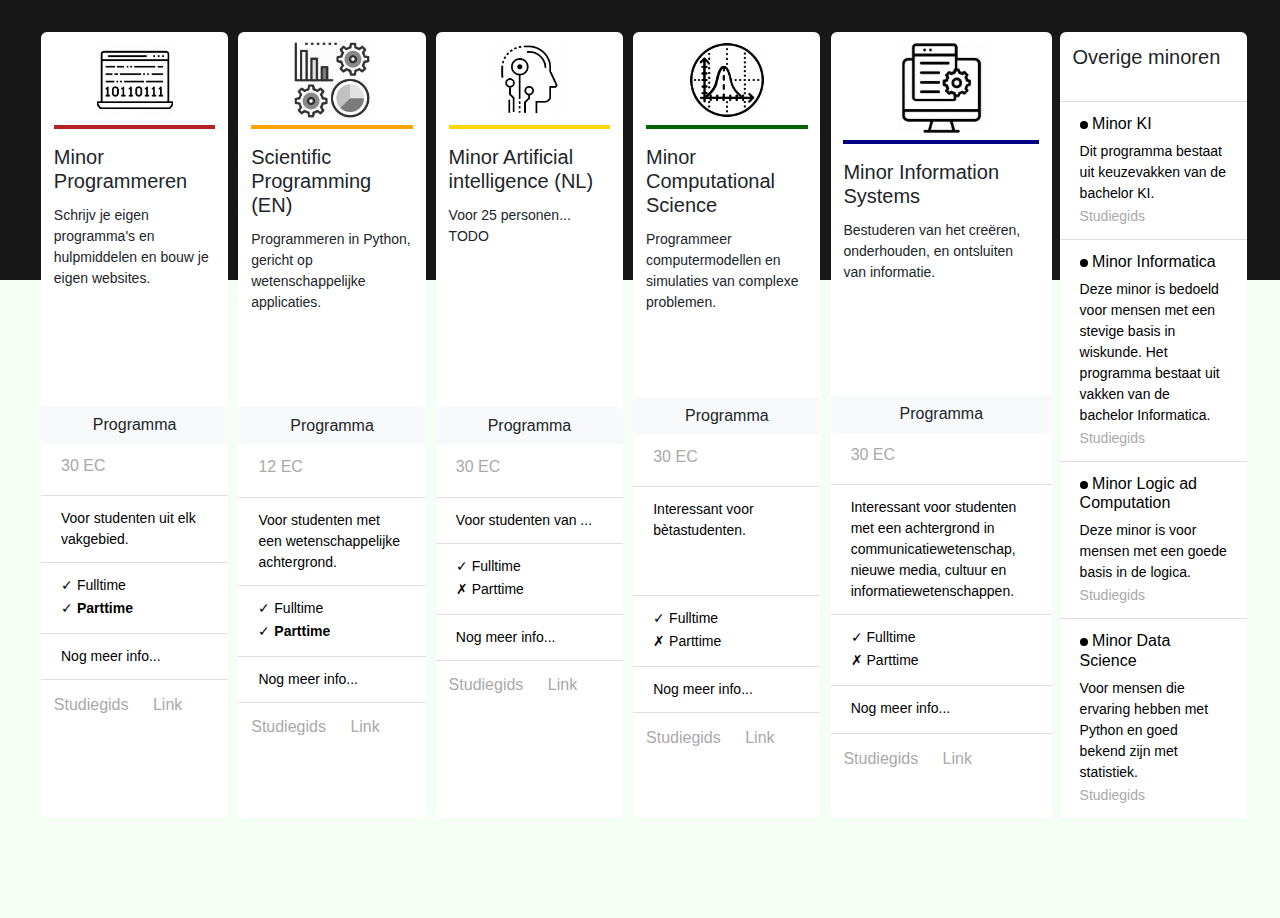
==== commit 45c31547: "mobile" ====
--- a/index.html
+++ b/index.html
@@ -153,27 +153,54 @@
         </div>
         <div class="col">
           <div class="slideinfo">
-              <h6>> Doelgroep</h6>
+              <h6>&nbsp &nbsp Doelgroep</h6>
             <div class="slideinfocontent">
               <p>Bètastudenten, in het bijzonder biologie, biomedische wetenschappen, natuurkunde, sterrenkunde, scheikunde, maar ook economie. Nadrukkelijk niet voor informatici vanwege de overlap van enkele vakken met het bachelor informatica curriculum. Ook studenten van andere opleidingen doen er goed aan bij de examencommissie van hun opleiding te verifiëren of deze minor als invulling van de keuzeruimte geaccepteerd kan worden, in het bijzonder als vakken in deze minor inhoudelijk overlappen met andere vakken.</p>
             </div>
           </div>
           <div class="slideinfo">
-              <h6>> Aanmelden en toelating</h6>
+              <h6>&nbsp &nbsp Aanmelden en toelating</h6>
             <div class="slideinfocontent">
-            <p>Er worden geen eisen aan je voorkennis gesteld; je kan de minor in het eerste semester van je tweede of derde studiejaar volgen. Maar als je deze minor wilt toepassen op je eigen vakgebied, dan is het verstandig deze minor in je derde jaar te volgen.</p>
-            <p><i>Minor aanmelding
-            </i></p>
-            <ul class="bullets-outside"><li>Meld je aan bij de coordinator van deze minor door het invullen van dit formulier:&nbsp;<a href="https://docs.google.com/forms/d/1XNrg_hrkjGTd7O5Sc0JDPH9RjyE1GKuTjKgE6LD6Wdw/viewform" target="_blank">Aanmeldingsformulier Minor Computational Science</a>&nbsp;</li></ul>
-            <p><i>Vak- en tentamenaanmelding&nbsp;
-            </i></p>
-            <ol class="decimal-outside"><li>Als je toegelaten bent moet je je&nbsp;<b>a)</b>&nbsp;voor de minor zelf in SIS aanmelden (het studiegidsnummer van de Minor Computational Science is&nbsp;<b>5062COS30M</b>)&nbsp;en moet je je vervolgens ook&nbsp;<b>b)</b>&nbsp;per vak apart in SIS aanmelden</li><li>Om je aan te melden voor de vakken en voor de Minor zelf zie&nbsp;<a href="http://student.uva.nl/inc/az/item/vakaanmelding.html" target="_blank">de webpagina van de bacheloropleiding Informatica</a>&nbsp;.</li><li>Aanmelding voor het vak is inclusief tentamen en eventueel hertentamen.</li><li><i>Aanmelden als bijvakstudent; </i>Studenten van buiten de UvA moeten zich, voorafgaand aan de inschrijving bij de opleiding, eerst als bijvakstudent registreren. Zie het 'Stappenplan aanmelden bijvak' op de <a href="http://www.uva.nl/onderwijs/overig-onderwijs/bijvakken/bijvakken.html" target="_blank">UvA bijvak-pagina</a> voor meer informatie. Voor toelating tot de Minor Computational Science zijn dezelfde toelatingseisen van kracht als voor de bacheloropleiding Informatica. Let op dat dit Wiskunde B op VWO niveau inhoudt.</li></ol>
-
-            </div>
-            </div>
-
-
-              <h6>> Opmerkingen</h6>
+              <p>Er worden geen eisen aan je voorkennis gesteld; je kan de minor in het eerste semester van je tweede of derde studiejaar volgen. Maar als je deze minor wilt toepassen op je eigen vakgebied, dan is het verstandig deze minor in je derde jaar te volgen.</p>
+              <p><i>Minor aanmelding
+              </i></p>
+              <ul class="bullets-outside"><li>Meld je aan bij de coordinator van deze minor door het invullen van dit formulier:&nbsp;<a href="https://docs.google.com/forms/d/1XNrg_hrkjGTd7O5Sc0JDPH9RjyE1GKuTjKgE6LD6Wdw/viewform" target="_blank">Aanmeldingsformulier Minor Computational Science</a>&nbsp;</li></ul>
+              <p><i>Vak- en tentamenaanmelding&nbsp;
+              </i></p>
+              <ol class="decimal-outside"><li>Als je toegelaten bent moet je je&nbsp;<b>a)</b>&nbsp;voor de minor zelf in SIS aanmelden (het studiegidsnummer van de Minor Computational Science is&nbsp;<b>5062COS30M</b>)&nbsp;en moet je je vervolgens ook&nbsp;<b>b)</b>&nbsp;per vak apart in SIS aanmelden</li><li>Om je aan te melden voor de vakken en voor de Minor zelf zie&nbsp;<a href="http://student.uva.nl/inc/az/item/vakaanmelding.html" target="_blank">de webpagina van de bacheloropleiding Informatica</a>&nbsp;.</li><li>Aanmelding voor het vak is inclusief tentamen en eventueel hertentamen.</li><li><i>Aanmelden als bijvakstudent; </i>Studenten van buiten de UvA moeten zich, voorafgaand aan de inschrijving bij de opleiding, eerst als bijvakstudent registreren. Zie het 'Stappenplan aanmelden bijvak' op de <a href="http://www.uva.nl/onderwijs/overig-onderwijs/bijvakken/bijvakken.html" target="_blank">UvA bijvak-pagina</a> voor meer informatie. Voor toelating tot de Minor Computational Science zijn dezelfde toelatingseisen van kracht als voor de bacheloropleiding Informatica. Let op dat dit Wiskunde B op VWO niveau inhoudt.</li></ol>
+            </div>
+            </div>
+            <div class="slideinfo">
+              <h6>&nbsp &nbsp Opmerkingen</h6>
+              <div class="slideinfocontent">
+                    <p>Veelgestelde vragen
+                    </p>
+                    <p><i>- Hoe zit het onderwijs in elkaar?
+                </i></p>
+                    <p>Deze minor bestaat uit colleges, werkcolleges en een project. Naast colleges door ervaren UvA docenten gebruiken we bij Programmeren ook videocolleges van gerenommeerde Amerikaanse universiteiten (o.a. Harvard en MIT).
+                    </p>
+                    <p><i>- Hoe word ik begeleid?
+                </i></p>
+                    <p>Tijdens de contacturen zijn er altijd assistenten en/of docenten aanwezig om je verder te helpen en vragen te beantwoorden. Niet alleen over de opdrachten, maar ook over de stof uit de hoorcolleges.
+                    </p>
+                    <p><i>- Hoe is de roostering?
+                </i></p>
+                    <p>We roosteren minimaal 6 verplichte contacturen per week voor elk 6-punts vak. De overige uren heb je hard nodig om je opdrachten zelfstandig af te maken. De vakken vragen veel praktijkoefening en daarom kunnen die vakken je zó 20 tot 25 uur per week kosten. Onderschat dit niet. Als je de minor volgt in je vrije keuzeruimte en je volgt er niet meer dan één vak bij, dan moet het zeker te doen zijn!
+                        <br>Roosters zijn te vinden via&nbsp;<a href="https://www.datanose.nl/" target="_blank">https://www.datanose.nl/</a></p>
+                    <p><i>- Kan ik met deze minor instromen in een master computational science?
+                </i></p>
+                    <p>De minor bied je de gelegenheid om aan eventuele deficiënties te werken en daardoor verhoog je je kansen om toegelaten te worden tot de master Computational Science. Indien je de volledige minor succesvol afrondt dan voldoe je automatisch aan de toelatingseisen van de master Computational Science en betekent dit een gegarandeerde toelating tot de master. Mocht je nog vragen hebben dan kun je contact opnemen met de studieadviseur van de opleiding.
+                    </p>
+                    <p><b>-&nbsp;</b><i>Hoe meld ik me aan?
+                </i></p>
+                    <p>Aanmelden doe je door het invullen van&nbsp;<a href="https://docs.google.com/forms/d/1XNrg_hrkjGTd7O5Sc0JDPH9RjyE1GKuTjKgE6LD6Wdw/viewform" target="_blank">dit formulier</a></p>
+                    <p>Let op: als je geaccepteerd bent moet je je ook voor de minor zelf aanmelden en je je per vak apart in SIS inschrijven (zie&nbsp;<a href="http://student.uva.nl/inc/shared/studentensites/fnwi/iw-gedeelde-content/nl/az/vakaanmelding/vakaanmelding.html?origin=9BRcrfLZQvio0OPMpB93rw" target="_blank">Vakaanmelding</a>).
+                    </p>
+                    <p><b>-&nbsp;</b><i>Geen UvA student: hoe meld ik me aan?
+                </i></p>
+                    <p>Studenten van buiten de UvA moeten zich, voorafgaand aan de inschrijving bij de opleiding, eerst als&nbsp;<b>bijvakstudent</b>&nbsp;registreren via&nbsp;<a href="http://info.studielink.nl/nl/studenten/Pages/Default.aspx" target="_blank">http://info.studielink.nl/nl/studenten/Pages/Default.aspx</a></p>
+              </div>
+          </div>
         </div>
       </div>
       <div class="row" style="width:100%;" id="programmereninfo">
@@ -368,13 +395,13 @@
 
         <div class="col">
           <div class="slideinfo">
-              <h6>> Fulltime</h6>
+              <h6>&nbsp &nbsp Fulltime</h6>
             <!-- <div class="slideinfocontent"> -->
               <p>De Fulltime Minor Programmeren is een programma van 30 studiepunten dat je in een halfjaar volgt. Je leert eerst uitgebreid de basis van programmeren (en meteen hoe een computer werkt), daarna ga je je specialiseren in het ontwikkelen van webapplicaties. Ondertussen leer je over algoritmen, over teamwork, en over ontwerpen van software. Aanwezigheidsplicht het gehele semester 9–17 uur.</p>
             <!-- </div> -->
           </div>
           <div class="slideinfo">
-              <h6>> Parttime</h6>
+              <h6>&nbsp &nbsp Parttime</h6>
             <!-- <div class="slideinfocontent"> -->
             <p>We bieden onze vakken ook flexibel aan. Je kunt zo de minor verspreiden over meerdere semesters. Maar je kunt bijvoorbeeld ook alleen het eerste deel van de vakken doen. Dit is een goed alternatief als het je niet lukt om de minor fulltime te doen. Je krijgt meer vrijheid om je tijd in te delen. Let op! Bij de latere vakken zit ook teamwork, dus het is wel belangrijk om flexibel te zijn met je tijdsindeling. Heb je echt weinig tijd, dan zijn onze vakken waarschijnlijk niet voor jou weggelegd.<p>
             <!-- </div> -->
@@ -388,7 +415,7 @@
           <table>
               <tbody>
                 <tr>
-                    <th>Starting in semester 1</th>
+                    <th>Starting in semester 1 (12 EC)</th>
                     <th style="width:60px" class="sem1">Sem. 1</th>
                     <th style="width:60px" class="sem2">Sem. 2</th>
                     <th style="width:30px" class="ec">EC</th>
@@ -453,7 +480,7 @@
           <table>
               <tbody>
                 <tr>
-                    <th>Start in sem. 2, small workload</th>
+                    <th>Start in sem. 2, small workload (6 EC)</th>
                     <th style="width:60px" class="sem1">Sem. 1</th>
                     <th style="width:60px" class="sem2">Sem. 2</th>
                     <th style="width:30px" class="ec">EC</th>
@@ -502,7 +529,7 @@
           <table>
               <tbody>
                 <tr>
-                    <th>Start in sem. 1, big workload</th>
+                    <th>Start in sem. 1, big workload (12)</th>
                     <th style="width:60px" class="sem1">Sem. 1</th>
                     <th style="width:60px" class="sem2">Sem. 2</th>
                     <th style="width:30px" class="ec">EC</th>
@@ -567,7 +594,7 @@
         </div>
         <div class="col">
           <div class="slideinfo">
-              <h6>> Programme</h6>
+              <h6>&nbsp &nbsp   Programme</h6>
             <div class="slideinfocontent">
               <p>Note that this course is not part of and cannot be combined with the Programming Minor.</p>
               <p>We’ll introduce you to Python using a selection of scientific applications, from the fields of physics, biology, artificial intelligence, sociology and more. Current modules include:</p>
@@ -583,7 +610,7 @@
             </div>
           </div>
           <div class="slideinfo">
-              <h6>> Data processing</h6>
+              <h6>&nbsp &nbsp  Data processing</h6>
             <div class="slideinfocontent">
               <p>Building on your experience with solving problems in Python, you’ll learn about working with larger or unstructured datasets and gain insights by summarizing, filtering and modeling. We’ll help you master the basic techniques and then you will devise your own project, taking a dataset of your choosing, formulate a scientific question and try to answer it using computational techniques.</p>
             </div>
@@ -598,10 +625,10 @@
         </div>
         <div class="col">
           <div class="slideinfo">
-              <h6>> Informatie...</h6>
+              <h6>&nbsp &nbsp Informatie...</h6>
           </div>
           <div class="slideinfo">
-              <h6>> Aanmelden en toelating</h6>
+              <h6>&nbsp &nbsp Aanmelden en toelating</h6>
             <div class="slideinfocontent">
             </div>
           </div>
@@ -615,10 +642,10 @@
         </div>
         <div class="col">
           <div class="slideinfo">
-              <h6>> Informatie...</h6>
+              <h6>&nbsp &nbsp Informatie...</h6>
           </div>
           <div class="slideinfo">
-              <h6>> Aanmelden en toelating</h6>
+              <h6>&nbsp &nbsp Aanmelden en toelating</h6>
             <div class="slideinfocontent">
             </div>
           </div>
@@ -635,14 +662,14 @@
             <div class="card-body">
               <hr>
               <h5 class="card-title">Minor Programmeren</h5>
-              <br>
-              <p class="card-text">
+
+              <p>Schrijv je eigen programma's en hulpmiddelen en bouw je eigen websites.</p>
+              <!-- <p class="card-text">
                 Voor studenten uit elk vakgebied, met en zonder ervaring, om te leren zelf
-                programma’s te schrijven. Websites voor het grote publiek, of juist om s
-                pecialistische kennis over te dragen; snel zelfgeschreven hulpmiddelen waarmee
+                programma’s te schrijven. Websites voor het grote publiek, of juist om specialistische kennis over te dragen; snel zelfgeschreven hulpmiddelen waarmee
                 je grote hoeveelheden data verwerkt of om efficiënt enqueteresultaten te
                 verzamelen. Je kunt het allemaal leren.
-              </p>
+              </p> -->
             </div>
             <button type="button" class="btn btn-light" name="button" onclick="showinfo('programmereninfo')">Programma</button>
 
@@ -651,9 +678,16 @@
                 <h6>30 EC</h6>
               </li>
               <li class="list-group-item">
-                <p>Fulltime &#10003;</p>
-                <p>Parttime &#10003;</p>
-              </li>
+                Voor studenten uit elk vakgebied.
+              </li>
+              <li class="list-group-item">
+                <p>&#10003; Fulltime</p>
+                  <p>&#10003; <span style="font-weight:600;">Parttime</span></p>
+              </li>
+              <!-- <li class="list-group-item">
+                <p>&#10003; Semester 1</p>
+                <p>&#10003; Semester 2</p>
+              </li> -->
               <li class="list-group-item">Nog meer info...</li>
             </ul>
             <div class="card-body">
@@ -667,11 +701,11 @@
             <img class="card-img-top" src="static/images/science.png" alt="Card image cap" onclick="showinfo('sc')">
             <div class="card-body">
               <hr>
-              <h5 class="card-title">Scientific Programming</h5>
-                <br>
-              <p class="card-text">
+              <h5 class="card-title">Scientific Programming (EN)</h5>
+              <p>Programmeren in Python, gericht op wetenschappelijke applicaties. </p>
+              <!-- <p class="card-text">
                 Scientific Programming is a 12-credit course that aims to teach you to program in Python with special attention to scientific applications. We assume no programming experience and our primary goal is to help you program well.
-              </p>
+              </p> -->
             </div>
             <button type="button" class="btn btn-light" name="button" onclick="showinfo('sc')">Programma</button>
             <ul class="list-group list-group-flush">
@@ -679,9 +713,16 @@
                 <h6>12 EC</h6>
               </li>
               <li class="list-group-item">
-                <p>Fulltime &#10003;</p>
-                <p>Parttime &#10007;</p>
-              </li>
+                Voor studenten met een wetenschappelijke achtergrond.
+              </li>
+              <li class="list-group-item">
+                <p>&#10003; Fulltime</p>
+                <p>&#10003; <span style="font-weight:600;">Parttime</span></p>
+              </li>
+              <!-- <li class="list-group-item">
+                <p>&#10003; Semester 1</p>
+                <p>&#10003; Semester 2</p>
+              </li> -->
               <li class="list-group-item">Nog meer info...</li>
             </ul>
             <div class="card-body">
@@ -696,10 +737,11 @@
             <div class="card-body">
               <hr>
               <h5 class="card-title">Minor Artificial intelligence (NL)</h5>
-              <br>
-              <p class="card-text">(25 personen)
+              <p>Voor 25 personen... TODO</p>
+              <!-- <p class="card-text">(25 personen)
               Lorem ipsum dolor sit amet, consectetur adipisicing elit, sed do eiusmod tempor incididunt ut labore et dolore magna aliqua. Ut enim ad minim veniam, quis nostrud exercitation ullamco laboris nisi ut aliquip ex ea commodo consequat. Duis aute irure dolor in reprehenderit in voluptate velit esse cillum dolore eu fugiat nulla pariatur.
-            </p>
+            </p> -->
+            <br>
             </div>
             <button type="button" class="btn btn-light" name="button" onclick="showinfo('ai')">Programma</button>
             <ul class="list-group list-group-flush">
@@ -707,9 +749,16 @@
                 <h6>30 EC</h6>
               </li>
               <li class="list-group-item">
-                <p>Fulltime &#10003;</p>
-                <p>Parttime &#10007;</p>
-              </li>
+                Voor studenten van ...
+              </li>
+              <li class="list-group-item">
+                <p>&#10003; Fulltime</p>
+                <p>&#10007; Parttime</p>
+              </li>
+              <!-- <li class="list-group-item">
+                <p>&#10003; Semester 1 ?</p>
+                <p>&#10003; Semester 2 ?</p>
+              </li> -->
               <li class="list-group-item">Nog meer info...</li>
             </ul>
             <div class="card-body">
@@ -724,23 +773,32 @@
             <div class="card-body">
               <hr>
               <h5 class="card-title">Minor Computational Science</h5>
-              <p class="card-text">
+              <p>Programmeer computermodellen en simulaties van complexe problemen.</p>
+              <!-- <p class="card-text">
                 Computational Science wil met behulp van modellen en simulaties de
                 complexe wereld waarin we leven doorgronden.
                 Door het verzamelen van gegevens en het maken van computermodellen
                 kunnen uiteenlopende problemen voorspeld worden, zoals: hoe beïnvloed je de doorstroming van verkeer, hoe voorkom
                 je een economische crisis, of hoe groeit een embryo uit tot organisme.
-              </p>
+              </p> -->
             </div>
             <button type="button" class="btn btn-light" name="button" onclick="showinfo('cls')">Programma</button>
             <ul class="list-group list-group-flush">
-              <li class="list-group-item" id="listprogramma">
+              <li class="list-group-item">
                 <h6>30 EC</h6>
               </li>
               <li class="list-group-item">
-                <p>Fulltime &#10003;</p>
-                <p>Parttime &#10007;</p>
-              </li>
+                Interessant voor bètastudenten.
+                <br><br><br>
+              </li>
+              <li class="list-group-item">
+                <p>&#10003; Fulltime</p>
+                <p>&#10007; Parttime</p>
+              </li>
+              <!-- <li class="list-group-item">
+                <p>&#10003; Semester 1</p>
+                <p>&#10007; Semester 2</p>
+              </li> -->
               <li class="list-group-item">Nog meer info...</li>
             </ul>
             <div class="card-body">
@@ -755,23 +813,34 @@
             <div class="card-body">
               <hr>
               <h5 class="card-title">Minor Information Systems</h5>
-              <br>
-              <p class="card-text">
+              <p>Bestuderen van het creëren, onderhouden, en ontsluiten van informatie.</p><br><br>
+              <!-- <p class="card-text">
                 Deze minor is interessant voor studenten met een achtergrond in communicatiewetenschap,
                 nieuwe media, cultuur en informatiewetenschappen. In de minor bestudeer je het creëren,
                 analyseren, onderhouden, en ontsluiten van informatie in verschillende vormen, variërend
                 van tekstuele informatie tot algemene perceptie. De verbanden tussen deze onderwerpen
                 worden vanuit een multidisciplinaire invalshoek bestudeerd.
-              </p>
+              </p> -->
             </div>
             <button type="button" class="btn btn-light" name="button" onclick="showinfo('is')">Programma</button>
             <ul class="list-group list-group-flush">
-              <li class="list-group-item">30 EC</li>
-              <li class="list-group-item">
-                <p>Fulltime &#10003;</p>
-                <p>Parttime &#10007;</p>
-              </li>
-              <li class="list-group-item">Nog meer info...</li>
+              <li class="list-group-item">
+                <h6>30 EC</h6></li>
+                <li class="list-group-item">
+                  Interessant voor studenten met een achtergrond in communicatiewetenschap,
+                  nieuwe media, cultuur en informatiewetenschappen.
+                </li>
+              <li class="list-group-item">
+                <p>&#10003; Fulltime</p>
+                <p>&#10007; Parttime</p>
+              </li>
+              <!-- <li class="list-group-item">
+                <p>&#10003; Semester 1</p>
+                <p>&#10003; Semester 2</p>
+              </li> -->
+              <li class="list-group-item">
+                <p>Nog meer info...</p>
+              </li>
             </ul>
             <div class="card-body">
               <a href="#" class="card-link">Studiegids</a>
@@ -779,7 +848,7 @@
             </div>
           </div>
         </div>
-        <div class="col-sm">
+        <div class="col">
           <!-- <div class="" id="rightbar">
             <ul>
               <li class="list-group-item">Minor KI</li>
--- a/static/css/style.css
+++ b/static/css/style.css
@@ -1,14 +1,30 @@
+.card {
+  border: none;
+}
+
 body, html {
-  background-color: #f2f2f2;
-  margin:auto;
-  padding:0;
+  background-color: #f4fef4;
+  margin: auto;
+  padding: 0;
   height: 101%;
-  font-family: Georgia, serif;
 }
 
 a {
-  color:white;
-}
+  color: #7587b3;
+}
+
+a:hover {
+  color: #a2a2a2;
+}
+
+table a {
+  color: white;
+}
+
+.col {
+  padding-left: 9px;
+}
+
 .card img {
   padding: 10px 4px 4px 4px;
   height: 45%;
@@ -19,13 +35,22 @@
 }
 
 .card {
-  border-radius: 8px;
-  width: 109%;
+  border-radius: 6px;
+  width: 108%;
   opacity: 1;
   transition: all 0.5s;
-}
-
-.card a{
+  min-height: 100%;
+}
+
+.card-body {
+  padding: 0.8rem;
+}
+
+.card-body p {
+  font-size: 14px;
+}
+
+.card a {
   color: darkgrey;
 }
 
@@ -40,7 +65,7 @@
 }
 
 .card:hover {
-  opacity: 1.0;
+  opacity: 1;
   transition: all 0.4s;
 }
 
@@ -54,7 +79,7 @@
 }
 
 hr {
-  margin-top:-10px;
+  margin-top: -10px;
 }
 
 #programmeren hr {
@@ -66,7 +91,8 @@
 }
 
 #scientific img {
-  -webkit-filter: grayscale(100%); /* Safari 6.0 - 9.0 */
+  -webkit-filter: grayscale(100%);
+  /* Safari 6.0 - 9.0 */
   filter: grayscale(100%);
 }
 
@@ -93,10 +119,8 @@
   z-index: 0;
   width: 100%;
   height: 280px;
-  background: rgb(24, 24, 24);
-}
-
-
+  background: #181818;
+}
 
 .row {
   z-index: 10;
@@ -105,35 +129,34 @@
 }
 
 table {
-  width: 80%;
   font-size: 16px;
   /* margin-left: 60px; */
-  -webkit-animation: fadeInFromNone 1.0s ease-in;
-  -moz-animation: fadeInFromNone 1.0s ease-in;
-  -o-animation: fadeInFromNone 1.0s ease-in;
-  animation: fadeInFromNone 1.0s ease-in;
-
+  -webkit-animation: fadeInFromNone 1s ease-in;
+  -moz-animation: fadeInFromNone 1s ease-in;
+  -o-animation: fadeInFromNone 1s ease-in;
+  animation: fadeInFromNone 1s ease-in;
 }
 
 tr {
   /* border-bottom: 1px solid darkgrey; */
 }
+
 td {
   padding-bottom: 10px;
 }
 
-
 .sem-blocks {
-    position: relative;
-    margin: -10px 0 40px 0;
-    /* width: 56px; */
-    height: 16px;
+  position: relative;
+  margin: -10px 0 40px 0;
+  /* width: 56px; */
+  height: 16px;
 }
 
 .sem-blocks img {
   margin: 0;
   padding: 0;
-  -webkit-filter: grayscale(0%); /* Safari 6.0 - 9.0 */
+  -webkit-filter: grayscale(0%);
+  /* Safari 6.0 - 9.0 */
   filter: grayscale(0%);
 }
 
@@ -155,30 +178,37 @@
   padding-left: 0px;
 }
 
+#containerbelow .col {
+  max-width: 300px;
+}
+
 #above {
+  font-size: 14px;
   color: white;
   display: none;
-  background: rgb(24, 24, 24);
+  background: #181818;
   height: calc(100% - 280px);
   position: relative;
 }
 
 #above h6 {
   cursor: pointer;
+  color: white;
+  font-weight: 500;
 }
 
 #above h2 {
-  -webkit-animation: fadeInFromNone 1.0s ease-in;
-  -moz-animation: fadeInFromNone 1.0s ease-in;
-  -o-animation: fadeInFromNone 1.0s ease-in;
-  animation: fadeInFromNone 1.0s ease-in;
+  -webkit-animation: fadeInFromNone 1s ease-in;
+  -moz-animation: fadeInFromNone 1s ease-in;
+  -o-animation: fadeInFromNone 1s ease-in;
+  animation: fadeInFromNone 1s ease-in;
 }
 
 #above .col-6 p, h6, ul, li {
-  -webkit-animation: fadeInFromNone 1.0s ease-in;
-  -moz-animation: fadeInFromNone 1.0s ease-in;
-  -o-animation: fadeInFromNone 1.0s ease-in;
-  animation: fadeInFromNone 1.0s ease-in;
+  -webkit-animation: fadeInFromNone 1s ease-in;
+  -moz-animation: fadeInFromNone 1s ease-in;
+  -o-animation: fadeInFromNone 1s ease-in;
+  animation: fadeInFromNone 1s ease-in;
 }
 
 .col.slideinfo p, ul, ol, li, h6 {
@@ -193,85 +223,77 @@
   color: white;
 }
 
-.col.slideinfo {
-  max-height: 450px;
+.col.slideinfo, .col.slideinfo.selected {
+  max-height: 100%;
   overflow-y: scroll;
 }
 
-.slideinfocontent p, ul, ol, li{
+.slideinfocontent p, ul, ol, li {
+  color: white;
   -webkit-animation: fadeInFromNone 0s ease-in;
   -moz-animation: fadeInFromNone 0s ease-in;
   -o-animation: fadeInFromNone 0s ease-in;
   animation: fadeInFromNone 0s ease-in;
 }
 
-
 @-webkit-keyframes fadeInFromNone {
-    0% {
-        display: none;
-        opacity: 0;
-    }
-
-    1% {
-        display: block;
-        opacity: 0;
-    }
-
-    100% {
-        display: block;
-        opacity: 1;
-    }
-}
-
+  0% {
+    display: none;
+    opacity: 0;
+  }
+  1% {
+    display: block;
+    opacity: 0;
+  }
+  100% {
+    display: block;
+    opacity: 1;
+  }
+}
 @-moz-keyframes fadeInFromNone {
-    0% {
-        display: none;
-        opacity: 0;
-    }
-
-    1% {
-        display: block;
-        opacity: 0;
-    }
-
-    100% {
-        display: block;
-        opacity: 1;
-    }
-}
-
+  0% {
+    display: none;
+    opacity: 0;
+  }
+  1% {
+    display: block;
+    opacity: 0;
+  }
+  100% {
+    display: block;
+    opacity: 1;
+  }
+}
 @-o-keyframes fadeInFromNone {
-    0% {
-        display: none;
-        opacity: 0;
-    }
-
-    1% {
-        display: block;
-        opacity: 0;
-    }
-
-    100% {
-        display: block;
-        opacity: 1;
-    }
-}
-
+  0% {
+    display: none;
+    opacity: 0;
+  }
+  1% {
+    display: block;
+    opacity: 0;
+  }
+  100% {
+    display: block;
+    opacity: 1;
+  }
+}
 @keyframes fadeInFromNone {
-    0% {
-        display: none;
-        opacity: 0;
-    }
-
-    1% {
-        display: block;
-        opacity: 0;
-    }
-
-    100% {
-        display: block;
-        opacity: 1;
-    }
+  0% {
+    display: none;
+    opacity: 0;
+  }
+  1% {
+    display: block;
+    opacity: 0;
+  }
+  100% {
+    display: block;
+    opacity: 1;
+  }
+}
+.studieschemagroup {
+  border-bottom: none !important;
 }
 
 .studieschemagroup.slideout {
@@ -280,10 +302,10 @@
 
 .vergelijk {
   position: relative;
-    top: -100px;
-}
-
-#programmereninfo, #cls {
+  top: -100px;
+}
+
+#programmereninfo, #cls, #sc, #is, #ai {
   display: none;
 }
 
@@ -292,7 +314,7 @@
 }
 
 .card ul > li > p {
-  margin-bottom:2px;
+  margin-bottom: 2px;
 }
 
 .slideinfo .slideinfocontent {
@@ -311,32 +333,44 @@
   animation: fadeInFromNone 0s ease-in;
 }
 
-
 @media only screen and (max-width: 600px) {
+  html, body {
+    background-color: #181818;
+  }
+
   #containerbelow .card {
     width: 100%;
     padding-bottom: 10px;
-    opacity: 1.0;
-  }
+    opacity: 1;
+  }
+
   #containerbelow .col {
     flex: none;
     padding-bottom: 10px;
   }
 
   .card:hover {
-    opacity: 1.0;
-  }
-
-  html, body {
-    background-color: rgb(19, 19, 19);
-
-  }
-}
-
+    opacity: 1;
+  }
+
+  #containerbelow .col {
+    max-width: none;
+  }
+
+  #above {
+    height: 100%;
+    overflow: auto;
+  }
+
+  #above .col {
+    flex-basis: auto;
+  }
+}
 #rightbar {
   float: right;
-  background: rgb(24, 24, 24);
-  height: 780px;  /* TODO   */
+  background: #181818;
+  height: 780px;
+  /* TODO   */
   /* width: 20%; */
   margin-right: -20px;
   border-bottom-left-radius: 10px;
@@ -348,19 +382,13 @@
 }
 
 #rightbar ul {
-  margin-top:50px;
-}
-
-#overig {
-  background-color: #eaeaea;
-  border: none;
+  margin-top: 50px;
 }
 
 #overig li, ul {
   background-color: inherit;
   list-style-type: disc;
 }
-
 
 #overig h6 {
   color: black;
@@ -373,3 +401,23 @@
   border-radius: 50%;
   display: inline-block;
 }
+
+#sc table {
+  font-size: 13px;
+}
+
+#above .col {
+  max-height: 97%;
+  overflow-y: scroll;
+}
+
+#above table {
+  min-width: 100%;
+  margin-bottom: 7px;
+}
+
+.bottomborder {
+  border-bottom: 0px solid darkgrey;
+}
+
+/*# sourceMappingURL=style.css.map */
--- a/static/css/swg.css
+++ b/static/css/swg.css
@@ -2,7 +2,7 @@
 .search-box{width:auto;}
 ::selection {background: #666; color: #fff; text-shadow: none;}
 .search-box input#searchwords {padding-right: 45px;}
-#search input[type="submit"],.search-box input[type="submit"] {border: 0; text-indent: -9999px; background: #999 url(../img/search.png) no-repeat 8px 5px; position: absolute; top: 1px; height: 28px; width: 30px; right: 1px;}
+#search input[type="submit"],.search-box input[type="submit"] {border: 0; text-indent: -9999px; background: #999 url(../images/search.png) no-repeat 8px 5px; position: absolute; top: 1px; height: 28px; width: 30px; right: 1px;}
 .search-box.with-label {width: 300px; margin-left: 144px;}
 .search-box.with-label input#searchwords {width: 240px;}
 .search-box.with-label label > span {display: inline-block; position: absolute; left: -144px; top: 5px;}
@@ -116,7 +116,7 @@
 	/* color:#cc0033 !important; */
 }
 tr.result.selected a.icon-arrow{
-	/* background: url(../img/list_arrow_down_purple.png) no-repeat 0px 6px; */
+	background: url(../imgages/list_arrow.png) no-repeat 0px 6px;
 }
 tr.result td{
 	padding: 5px;
@@ -201,10 +201,10 @@
   left: 40px;
   width:16px;
   height:16px;
-  background: url(../img/red-block.png);
+  background: url(../images/red-block.png);
 }
 .sem-blocks .block-1-3.yellow:after {
-  background: url(../img/yellow-block.png);
+  background: url(../images/yellow-block.png);
 }
 
 .item-info{
@@ -241,11 +241,11 @@
 	padding-left:0px !important;
 }
 table.faq td a.icon-arrow{
-	/* background: transparent url(../images/list_arrow.png) 655px 3px no-repeat; */
+	background: transparent url(../images/list_arrow.png) 655px 3px no-repeat;
 }
 table.faq td a.open{
 	color:#bc0031;
-	/* background: transparent url(../images/list_arrow_down_purple.png) 655px 3px no-repeat !important; */
+	background: transparent url(../images/list_arrow_down_purple.png) 655px 3px no-repeat !important;
 }
 .page-title {
     width:310px;
@@ -265,7 +265,7 @@
 }
 .more{
 	display: inline-block;
-	/* background: transparent url(../img/call_to_action_white.png) 0 0px no-repeat; */
+	/* background: transparent url(../images/call_to_action_white.png) 0 0px no-repeat; */
 	text-decoration: none;
 	padding-left: 40px;
 	padding-top: 5px;
@@ -274,13 +274,13 @@
 }
 
 .more:hover{
-	/* background: transparent url(../img/call_to_action_red_hover.png) 0 0px no-repeat; */
+	/* background: transparent url(../images/call_to_action_red_hover.png) 0 0px no-repeat; */
 }
 
 .aanmelden{
 	display:inline-block;
 	margin-right:5px;
-	/* background: transparent url(../img/call_to_action_button_grey.png) 0 0px no-repeat; */
+	/* background: transparent url(../images/call_to_action_button_grey.png) 0 0px no-repeat; */
 	padding-top: 10px;
 	padding-left: 40px;
   height: 25px;
@@ -289,7 +289,7 @@
 	color:#FFFFFF !important;
 }
 .aanmelden:hover{
-	/* background: transparent url(../img/call_to_action_button_red.png) 0 0px no-repeat; */
+	/* background: transparent url(../images/call_to_action_button_red.png) 0 0px no-repeat; */
 	color:#FFFFFF !important;
 }
 
@@ -307,8 +307,14 @@
 }
 #social-strip a{ font-size:18px;}
 
-/* a.anchor{background-image: url(../img/list_doublearrow_down_grey.png) !important;} */
-/* a.anchor:hover{background-image: url(../img/list_doublearrow_down_purple.png) !important;} */
+a.anchor, #above h6{
+	/* background-image: url(../images/list_arrow.png) !important; */
+	background: url(../images/list_arrow.png) no-repeat 0px 4px !important;
+}
+a.anchor:hover, #above h6:hover{
+	/* background-image: url(../images/list_arrow_down.png) !important; */
+	background: url(../images/list_arrow_down.png) no-repeat 0px 4px !important;
+}
 
 div.dropdownmenu.special{
 	display:inline-block;
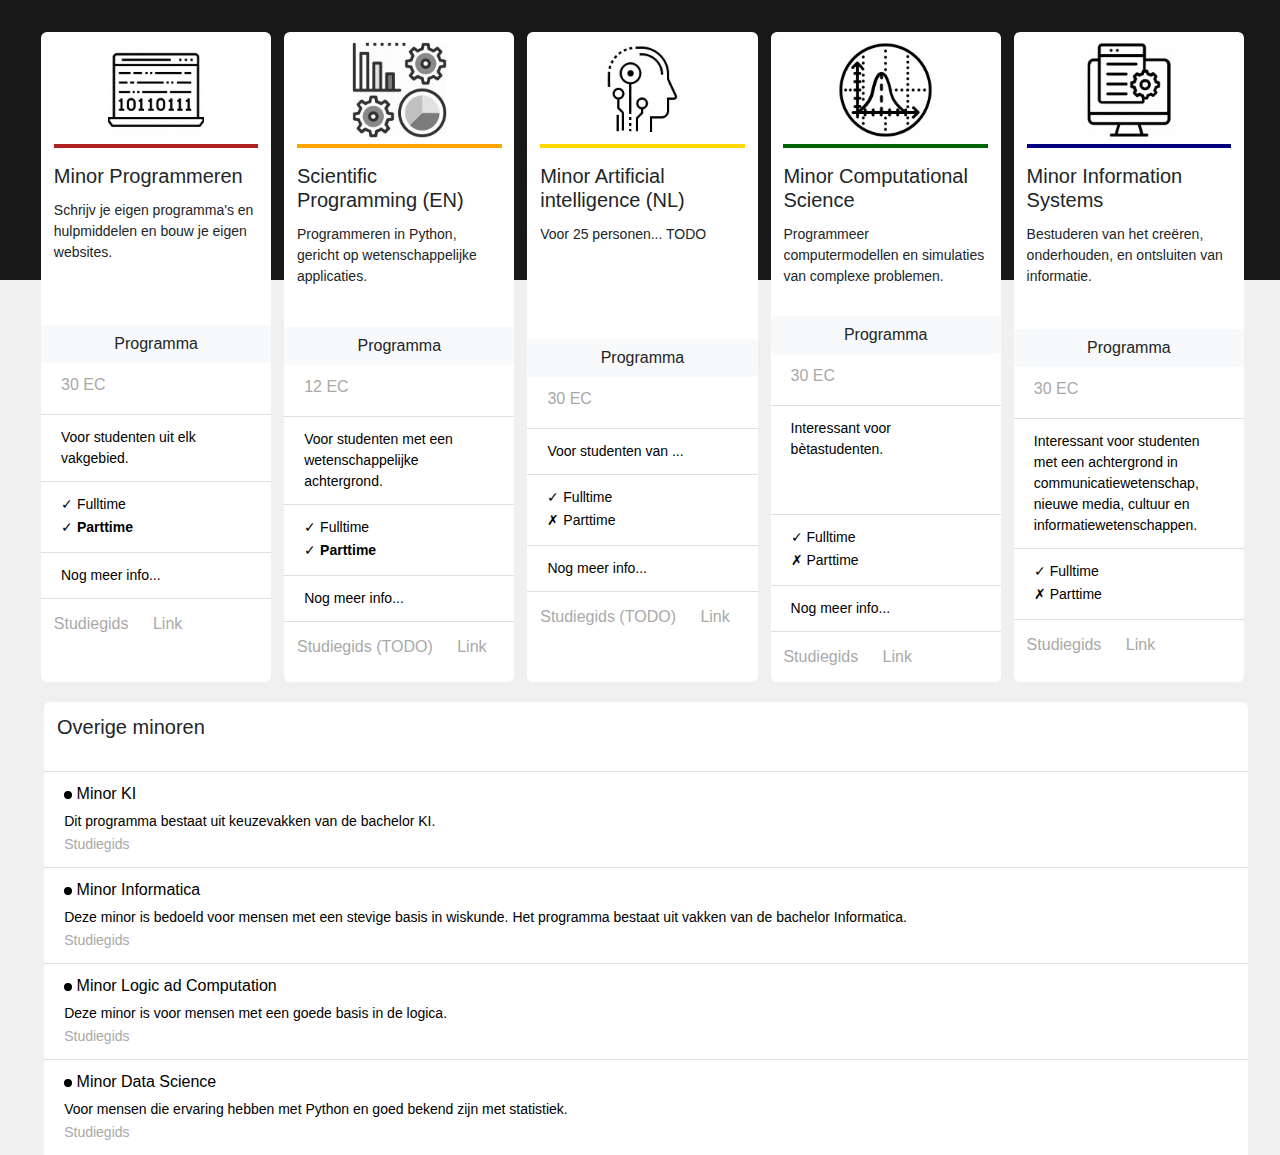
==== commit fc7b2c98: "overige minors" ====
--- a/index.html
+++ b/index.html
@@ -691,7 +691,7 @@
               <li class="list-group-item">Nog meer info...</li>
             </ul>
             <div class="card-body">
-              <a href="#" class="card-link">Studiegids</a>
+              <a href="https://studiegids.uva.nl/xmlpages/page/2019-2020/zoek-minor/opleiding/5722" target="_blank" class="card-link">Studiegids</a>
               <a href="#" class="card-link">Link</a>
             </div>
           </div>
@@ -726,7 +726,7 @@
               <li class="list-group-item">Nog meer info...</li>
             </ul>
             <div class="card-body">
-              <a href="#" class="card-link">Studiegids</a>
+              <a href="https://www.mprog.nl/scientific/" target="_blank" class="card-link">Studiegids (TODO)</a>
               <a href="#" class="card-link">Link</a>
             </div>
           </div>
@@ -762,7 +762,7 @@
               <li class="list-group-item">Nog meer info...</li>
             </ul>
             <div class="card-body">
-              <a href="#" class="card-link">Studiegids</a>
+              <a href="#" class="card-link">Studiegids (TODO)</a>
               <a href="#" class="card-link">Link</a>
             </div>
           </div>
@@ -802,7 +802,7 @@
               <li class="list-group-item">Nog meer info...</li>
             </ul>
             <div class="card-body">
-              <a href="#" class="card-link">Studiegids</a>
+              <a href="https://studiegids.uva.nl/xmlpages/page/2019-2020/zoek-minor/opleiding/5718" target="_blank" class="card-link">Studiegids</a>
               <a href="#" class="card-link">Link</a>
             </div>
           </div>
@@ -813,7 +813,8 @@
             <div class="card-body">
               <hr>
               <h5 class="card-title">Minor Information Systems</h5>
-              <p>Bestuderen van het creëren, onderhouden, en ontsluiten van informatie.</p><br><br>
+              <p>Bestuderen van het creëren, onderhouden, en ontsluiten van informatie.</p>
+              <!-- <br><br> -->
               <!-- <p class="card-text">
                 Deze minor is interessant voor studenten met een achtergrond in communicatiewetenschap,
                 nieuwe media, cultuur en informatiewetenschappen. In de minor bestudeer je het creëren,
@@ -838,17 +839,17 @@
                 <p>&#10003; Semester 1</p>
                 <p>&#10003; Semester 2</p>
               </li> -->
-              <li class="list-group-item">
+              <!-- <li class="list-group-item">
                 <p>Nog meer info...</p>
-              </li>
+              </li> -->
             </ul>
             <div class="card-body">
-              <a href="#" class="card-link">Studiegids</a>
+              <a href="https://studiegids.uva.nl/xmlpages/page/2019-2020/zoek-minor/opleiding/5818" target="_blank" class="card-link">Studiegids</a>
               <a href="#" class="card-link">Link</a>
             </div>
           </div>
         </div>
-        <div class="col">
+        <!-- <div class="col"> -->
           <!-- <div class="" id="rightbar">
             <ul>
               <li class="list-group-item">Minor KI</li>
@@ -891,7 +892,7 @@
               </li>
             </ul>
           </div>
-        </div>
+        <!-- </div> -->
         </div>
 
       </div>
--- a/static/css/style.css
+++ b/static/css/style.css
@@ -3,7 +3,7 @@
 }
 
 body, html {
-  background-color: #f4fef4;
+  background-color: #f0f0f0;
   margin: auto;
   padding: 0;
   height: 101%;
@@ -36,7 +36,7 @@
 
 .card {
   border-radius: 6px;
-  width: 108%;
+  width: 105%;
   opacity: 1;
   transition: all 0.5s;
   min-height: 100%;
@@ -385,6 +385,12 @@
   margin-top: 50px;
 }
 
+#overig {
+  margin-top: 20px;
+  margin-left: 1%;
+  margin-bottom: 30px;
+}
+
 #overig li, ul {
   background-color: inherit;
   list-style-type: disc;
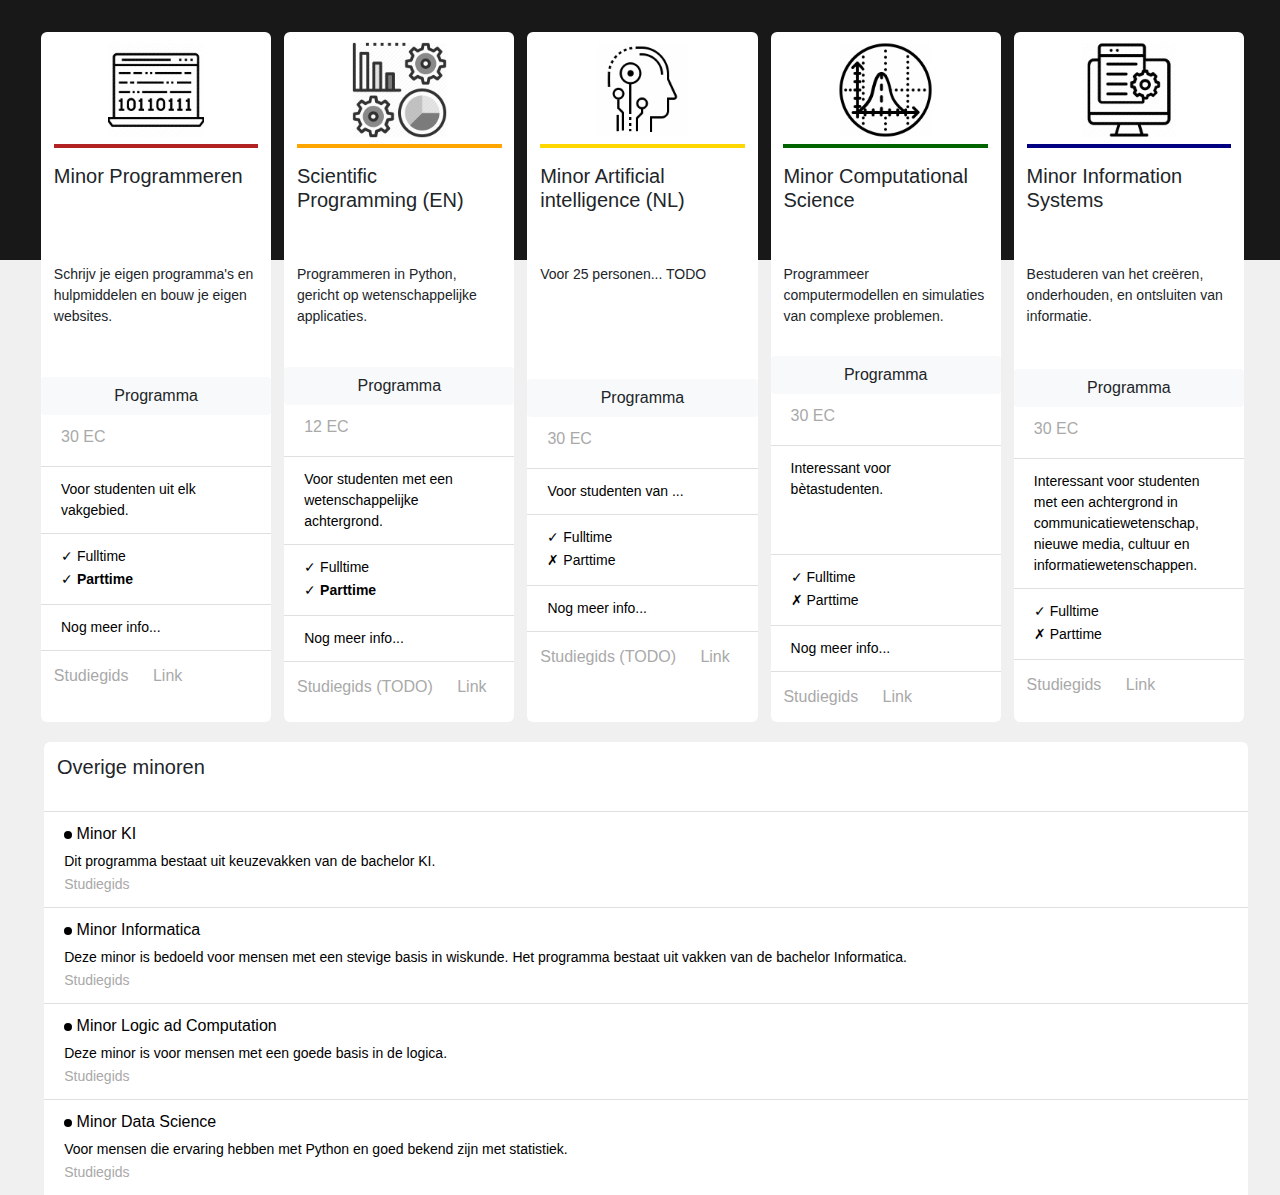
==== commit fd82d30c: "js" ====
--- a/index.html
+++ b/index.html
@@ -27,7 +27,7 @@
                     <th style="width:30px" class="ec">EC</th>
                 </tr>
                 <tr class="studieschema">
-                    <td><a href="/xmlpages/page/2019-2020/zoek-vak/vak/72961" class="icon-arrow">Programmeren IK</a></td>
+                    <td><a target="_blank" href="https://studiegids.uva.nl/xmlpages/page/2019-2020/zoek-vak/vak/72961" class="icon-arrow">Programmeren IK</a></td>
                     <td class="sem1">
                         <div class="sem-blocks"><img src="static/images/grey-blocks.png" alt="" width="56" height="16">
                             <div class="block-1 red"><img src="static/images/red-block.png" alt="" width="16" height="16"></div>
@@ -41,7 +41,7 @@
                     <td class="ec">6</td>
                 </tr>
                 <tr class="studieschema">
-                    <td><a href="/xmlpages/page/2019-2020/zoek-vak/vak/73152" class="icon-arrow">Modelling and Simulation</a></td>
+                    <td><a target="_blank" href="https://studiegids.uva.nl/xmlpages/page/2019-2020/zoek-vak/vak/73152" class="icon-arrow">Modelling and Simulation</a></td>
                     <td class="sem1">
                         <div class="sem-blocks"><img src="static/images/grey-blocks.png" alt="" width="56" height="16">
                             <div class="block-2 red"><img src="static/images/red-block.png" alt="" width="16" height="16"></div>
@@ -55,7 +55,7 @@
                     <td class="ec">6</td>
                 </tr>
                 <tr class="studieschema">
-                    <td><a href="/xmlpages/page/2019-2020/zoek-vak/vak/73262" class="icon-arrow">Scientific Data Analysis</a></td>
+                    <td><a target="_blank" href="https://studiegids.uva.nl/xmlpages/page/2019-2020/zoek-vak/vak/73262" class="icon-arrow">Scientific Data Analysis</a></td>
                     <td class="sem1">
                         <div class="sem-blocks"><img src="static/images/grey-blocks.png" alt="" width="56" height="16">
                             <div class="block-2 red"><img src="static/images/red-block.png" alt="" width="16" height="16"></div>
@@ -69,7 +69,7 @@
                     <td class="ec">6</td>
                 </tr>
                 <tr class="studieschema">
-                    <td><a href="/xmlpages/page/2019-2020/zoek-vak/vak/73051" class="icon-arrow">Project Computational Science</a></td>
+                    <td><a target="_blank" href="https://studiegids.uva.nl/xmlpages/page/2019-2020/zoek-vak/vak/73051" class="icon-arrow">Project Computational Science</a></td>
                     <td class="sem1">
                         <div class="sem-blocks"><img src="static/images/grey-blocks.png" alt="" width="56" height="16">
                             <div class="block-3 red"><img src="static/images/red-block.png" alt="" width="16" height="16"></div>
@@ -102,7 +102,7 @@
                             <table>
                                 <tbody>
                                     <tr class="studieschema">
-                                        <td><a href="/xmlpages/page/2019-2020/zoek-vak/vak/72864" class="icon-arrow">Basiswiskunde</a></td>
+                                        <td><a target="_blank" href="https://studiegids.uva.nl/xmlpages/page/2019-2020/zoek-vak/vak/72864" class="icon-arrow">Basiswiskunde</a></td>
                                         <td class="sem1">
                                             <div class="sem-blocks"><img src="static/images/grey-blocks.png" alt="" width="56" height="16">
                                                 <div class="block-1 red"><img src="static/images/red-block.png" alt="" width="16" height="16"></div>
@@ -116,7 +116,7 @@
                                         <td class="ec">6</td>
                                     </tr>
                                     <tr class="studieschema">
-                                        <td><a href="/xmlpages/page/2019-2020/zoek-vak/vak/72729" class="icon-arrow">Keerpunten in de Natuurwetenschappen</a></td>
+                                        <td><a target="_blank" href="https://studiegids.uva.nl/xmlpages/page/2019-2020/zoek-vak/vak/72729" class="icon-arrow">Keerpunten in de Natuurwetenschappen</a></td>
                                         <td class="sem1">
                                             <div class="sem-blocks"><img src="static/images/grey-blocks.png" alt="" width="56" height="16">
                                                 <div class="block-1 red"><img src="static/images/red-block.png" alt="" width="16" height="16"></div>
@@ -130,7 +130,7 @@
                                         <td class="ec">6</td>
                                     </tr>
                                     <tr class="studieschema">
-                                        <td><a href="/xmlpages/page/2019-2020/zoek-vak/vak/71247" class="icon-arrow">Mathematics 1: Calculus</a></td>
+                                        <td><a target="_blank" href="https://studiegids.uva.nl/xmlpages/page/2019-2020/zoek-vak/vak/71247" class="icon-arrow">Mathematics 1: Calculus</a></td>
                                         <td class="sem1">
                                             <div class="sem-blocks"><img src="static/images/grey-blocks.png" alt="" width="56" height="16">
                                                 <div class="block-1 red"><img src="static/images/red-block.png" alt="" width="16" height="16"></div>
@@ -152,7 +152,7 @@
         </table>
         </div>
         <div class="col">
-          <div class="slideinfo">
+          <div class="slideinfo selected">
               <h6>&nbsp &nbsp Doelgroep</h6>
             <div class="slideinfocontent">
               <p>Bètastudenten, in het bijzonder biologie, biomedische wetenschappen, natuurkunde, sterrenkunde, scheikunde, maar ook economie. Nadrukkelijk niet voor informatici vanwege de overlap van enkele vakken met het bachelor informatica curriculum. Ook studenten van andere opleidingen doen er goed aan bij de examencommissie van hun opleiding te verifiëren of deze minor als invulling van de keuzeruimte geaccepteerd kan worden, in het bijzonder als vakken in deze minor inhoudelijk overlappen met andere vakken.</p>
@@ -216,7 +216,7 @@
                     <th style="width:30px" class="ec">EC</th>
                 </tr>
                   <tr class="studieschema">
-                      <td><a href="/xmlpages/page/2019-2020/zoek-vak/vak/73204" class="icon-arrow">Fulltime Programmeren 1</a></td>
+                      <td><a target="_blank" href="https://studiegids.uva.nl/xmlpages/page/2019-2020/zoek-vak/vak/73204" class="icon-arrow">Fulltime Programmeren 1</a></td>
                       <td class="sem1">
                           <div class="sem-blocks"><img src="static/images/grey-blocks.png" alt="" width="56" height="16">
                               <div class="block-1 red"><img src="static/images/red-block.png" alt="" width="16" height="16"></div>
@@ -232,7 +232,7 @@
                       <td class="ec">6</td>
                   </tr>
                   <tr class="studieschema">
-                      <td><a href="/xmlpages/page/2019-2020/zoek-vak/vak/73205" class="icon-arrow">Fulltime Programmeren 2</a></td>
+                      <td><a target="_blank" href="https://studiegids.uva.nl/xmlpages/page/2019-2020/zoek-vak/vak/73205" class="icon-arrow">Fulltime Programmeren 2</a></td>
                       <td class="sem1">
                           <div class="sem-blocks"><img src="static/images/grey-blocks.png" alt="" width="56" height="16">
                               <div class="hide red"><img src="static/images/red-block.png" alt="" width="16" height="16"></div>
@@ -249,7 +249,7 @@
                   </tr>
 
                   <tr class="studieschema">
-                      <td><a href="/xmlpages/page/2019-2020/zoek-vak/vak/73624" class="icon-arrow">Fulltime Web App Studio</a></td>
+                      <td><a target="_blank" href="https://studiegids.uva.nl/xmlpages/page/2019-2020/zoek-vak/vak/73624" class="icon-arrow">Fulltime Web App Studio</a></td>
                       <td class="sem1">
                           <div class="sem-blocks"><img src="static/images/grey-blocks.png" alt="" width="56" height="16">
                               <div class="block-2 red"><img src="static/images/red-block.png" alt="" width="16" height="16"></div>
@@ -265,7 +265,7 @@
                       <td class="ec">12</td>
                   </tr>
                   <tr class="studieschema">
-                      <td><a href="/xmlpages/page/2019-2020/zoek-vak/vak/72970" class="icon-arrow">Programmeerproject</a></td>
+                      <td><a target="_blank" href="https://studiegids.uva.nl/xmlpages/page/2019-2020/zoek-vak/vak/72970" class="icon-arrow">Programmeerproject</a></td>
                       <td class="sem1">
                           <div class="sem-blocks"><img src="static/images/grey-blocks.png" alt="" width="56" height="16">
                               <div class="hide red"><img src="static/images/red-block.png" alt="" width="16" height="16"></div>
@@ -281,7 +281,7 @@
                       <td class="ec">6</td>
                   </tr>
                   <tr class="studieschema">
-                      <td><a href="/xmlpages/page/2019-2020/zoek-vak/vak/72969" class="icon-arrow">Programmeertheorie</a></td>
+                      <td><a target="_blank" href="https://studiegids.uva.nl/xmlpages/page/2019-2020/zoek-vak/vak/72969" class="icon-arrow">Programmeertheorie</a></td>
                       <td class="sem1">
                           <div class="sem-blocks"><img src="static/images/grey-blocks.png" alt="" width="56" height="16">
                               <div class="block-3 red"><img src="static/images/red-block.png" alt="" width="16" height="16"></div>
@@ -310,7 +310,7 @@
                   </tr>
 
                     <tr class="studieschema">
-                        <td><a href="/xmlpages/page/2019-2020/zoek-vak/vak/72912" class="icon-arrow">Programmeren 1</a></td>
+                        <td><a target="_blank" href="https://studiegids.uva.nl/xmlpages/page/2019-2020/zoek-vak/vak/72912" class="icon-arrow">Programmeren 1</a></td>
                         <td class="sem1">
                             <div class="sem-blocks"><img src="static/images/grey-blocks.png" alt="" width="56" height="16">
                                 <div class="block-1 red"><img src="static/images/red-block.png" alt="" width="16" height="16"></div>
@@ -326,7 +326,7 @@
                         <td class="ec">6</td>
                     </tr>
                     <tr class="studieschema">
-                        <td><a href="/xmlpages/page/2019-2020/zoek-vak/vak/72913" class="icon-arrow">Programmeren 2</a></td>
+                        <td><a target="_blank" href="https://studiegids.uva.nl/xmlpages/page/2019-2020/zoek-vak/vak/72913" class="icon-arrow">Programmeren 2</a></td>
                         <td class="sem1">
                             <div class="sem-blocks"><img src="static/images/grey-blocks.png" alt="" width="56" height="16">
                                 <div class="block-2 red"><img src="static/images/red-block.png" alt="" width="16" height="16"></div>
@@ -342,7 +342,7 @@
                         <td class="ec">6</td>
                     </tr>
                     <tr class="studieschema">
-                        <td><a href="/xmlpages/page/2019-2020/zoek-vak/vak/73052" class="icon-arrow">Web App Studio</a></td>
+                        <td><a target="_blank" href="https://studiegids.uva.nl/xmlpages/page/2019-2020/zoek-vak/vak/73052" class="icon-arrow">Web App Studio</a></td>
                         <td class="sem1">
                             <div class="sem-blocks"><img src="static/images/grey-blocks.png" alt="" width="56" height="16">
                                 <div class="block-1 red"><img src="static/images/red-block.png" alt="" width="16" height="16"></div>
@@ -358,7 +358,7 @@
                         <td class="ec">6</td>
                     </tr>
                     <tr class="studieschema">
-                        <td><a href="/xmlpages/page/2019-2020/zoek-vak/vak/72970" class="icon-arrow">Programmeerproject</a></td>
+                        <td><a target="_blank" href="https://studiegids.uva.nl/xmlpages/page/2019-2020/zoek-vak/vak/72970" class="icon-arrow">Programmeerproject</a></td>
                         <td class="sem1">
                             <div class="sem-blocks"><img src="static/images/grey-blocks.png" alt="" width="56" height="16">
                                 <div class="hide red"><img src="static/images/red-block.png" alt="" width="16" height="16"></div>
@@ -374,7 +374,7 @@
                         <td class="ec">6</td>
                     </tr>
                     <tr class="studieschema">
-                        <td><a href="/xmlpages/page/2019-2020/zoek-vak/vak/72969" class="icon-arrow">Programmeertheorie</a></td>
+                        <td><a target="_blank" href="https://studiegids.uva.nl/xmlpages/page/2019-2020/zoek-vak/vak/72969" class="icon-arrow">Programmeertheorie</a></td>
                         <td class="sem1">
                             <div class="sem-blocks"><img src="static/images/grey-blocks.png" alt="" width="56" height="16">
                                 <div class="block-3 red"><img src="static/images/red-block.png" alt="" width="16" height="16"></div>
@@ -421,7 +421,7 @@
                     <th style="width:30px" class="ec">EC</th>
                 </tr>
                   <tr class="studieschema">
-                      <td><a href="/xmlpages/page/2019-2020/zoek-vak/vak/73204" class="icon-arrow">Scientific Programming 1</a></td>
+                      <td><a target="_blank" href="https://studiegids.uva.nl/xmlpages/page/2019-2020/zoek-vak/vak/73593" class="icon-arrow">Scientific Programming 1</a></td>
                       <td class="sem1">
                           <div class="sem-blocks"><img src="static/images/grey-blocks.png" alt="" width="56" height="16">
                               <div class="block-1 red"><img src="static/images/red-block.png" alt="" width="16" height="16"></div>
@@ -437,7 +437,7 @@
                       <td class="ec">-</td>
                   </tr>
                   <tr class="studieschema">
-                      <td><a href="/xmlpages/page/2019-2020/zoek-vak/vak/73624" class="icon-arrow">Scientific Programming 2</a></td>
+                      <td><a target="_blank" href="https://studiegids.uva.nl/xmlpages/page/2019-2020/zoek-vak/vak/73594" class="icon-arrow">Scientific Programming 2</a></td>
                       <td class="sem1">
                           <div class="sem-blocks"><img src="static/images/grey-blocks.png" alt="" width="56" height="16">
                               <div class="block-2 red"><img src="static/images/red-block.png" alt="" width="16" height="16"></div>
@@ -453,7 +453,7 @@
                       <td class="ec">-</td>
                   </tr>
                   <tr class="studieschema">
-                      <td><a href="/xmlpages/page/2019-2020/zoek-vak/vak/72969" class="icon-arrow">Data Processing</a></td>
+                      <td><a target="_blank" href="https://studiegids.uva.nl/xmlpages/page/2019-2020/zoek-vak/vak/73053" class="icon-arrow">Data Processing</a></td>
                       <td class="sem1">
                           <div class="sem-blocks"><img src="static/images/grey-blocks.png" alt="" width="56" height="16">
                               <!-- <div class="block-3 red"><img src="static/images/red-block.png" alt="" width="16" height="16"></div> -->
@@ -486,7 +486,7 @@
                     <th style="width:30px" class="ec">EC</th>
                 </tr>
                   <tr class="studieschema">
-                      <td><a href="/xmlpages/page/2019-2020/zoek-vak/vak/72969" class="icon-arrow">Scientific Programming 1</a></td>
+                      <td><a target="_blank" href="https://studiegids.uva.nl/xmlpages/page/2019-2020/zoek-vak/vak/73593" class="icon-arrow">Scientific Programming 1</a></td>
                       <td class="sem1">
                           <div class="sem-blocks"><img src="static/images/grey-blocks.png" alt="" width="56" height="16">
                               <!-- <div class="block-3 red"><img src="static/images/red-block.png" alt="" width="16" height="16"></div> -->
@@ -502,7 +502,7 @@
                       <td class="ec">-</td>
                   </tr>
                   <tr class="studieschema">
-                      <td><a href="/xmlpages/page/2019-2020/zoek-vak/vak/72969" class="icon-arrow">Scientific Programming 2</a></td>
+                      <td><a target="_blank" href="https://studiegids.uva.nl/xmlpages/page/2019-2020/zoek-vak/vak/73594" class="icon-arrow">Scientific Programming 2</a></td>
                       <td class="sem1">
                           <div class="sem-blocks"><img src="static/images/grey-blocks.png" alt="" width="56" height="16">
                               <!-- <div class="block-3 red"><img src="static/images/red-block.png" alt="" width="16" height="16"></div> -->
@@ -535,7 +535,7 @@
                     <th style="width:30px" class="ec">EC</th>
                 </tr>
                   <tr class="studieschema">
-                      <td><a href="/xmlpages/page/2019-2020/zoek-vak/vak/72969" class="icon-arrow">Scientific Programming 1</a></td>
+                      <td><a target="_blank" href="https://studiegids.uva.nl/xmlpages/page/2019-2020/zoek-vak/vak/73593" class="icon-arrow">Scientific Programming 1</a></td>
                       <td class="sem1">
                           <div class="sem-blocks"><img src="static/images/grey-blocks.png" alt="" width="56" height="16">
                               <!-- <div class="block-3 red"><img src="static/images/red-block.png" alt="" width="16" height="16"></div> -->
@@ -551,7 +551,7 @@
                       <td class="ec">-</td>
                   </tr>
                   <tr class="studieschema">
-                      <td><a href="/xmlpages/page/2019-2020/zoek-vak/vak/72969" class="icon-arrow">Scientific Programming 2</a></td>
+                      <td><a target="_blank" href="https://studiegids.uva.nl/xmlpages/page/2019-2020/zoek-vak/vak/73594" class="icon-arrow">Scientific Programming 2</a></td>
                       <td class="sem1">
                           <div class="sem-blocks"><img src="static/images/grey-blocks.png" alt="" width="56" height="16">
                               <!-- <div class="block-3 red"><img src="static/images/red-block.png" alt="" width="16" height="16"></div> -->
@@ -567,7 +567,7 @@
                       <td class="ec">-</td>
                   </tr>
                   <tr class="studieschema">
-                      <td><a href="/xmlpages/page/2019-2020/zoek-vak/vak/72969" class="icon-arrow">Data Processing</a></td>
+                      <td><a target="_blank" href="https://studiegids.uva.nl/xmlpages/page/2019-2020/zoek-vak/vak/73053" class="icon-arrow">Data Processing</a></td>
                       <td class="sem1">
                           <div class="sem-blocks"><img src="static/images/grey-blocks.png" alt="" width="56" height="16">
                               <!-- <div class="block-3 red"><img src="static/images/red-block.png" alt="" width="16" height="16"></div> -->
@@ -593,7 +593,7 @@
 
         </div>
         <div class="col">
-          <div class="slideinfo">
+          <div class="slideinfo selected">
               <h6>&nbsp &nbsp   Programme</h6>
             <div class="slideinfocontent">
               <p>Note that this course is not part of and cannot be combined with the Programming Minor.</p>
@@ -638,15 +638,166 @@
         <div class="col">
           <h2>Minor Information systems</h2>
           <p style="font-size: 18px;">Programma</p>
-          <h1>TODO</h1>
+          <table>
+            <tbody>
+                <tr>
+                    <th></th>
+                    <th style="width:60px" class="sem1">Sem. 1</th>
+                    <th style="width:60px" class="sem2">Sem. 2</th>
+                    <th style="width:30px" class="ec">EC</th>
+                </tr>
+                <tr class="studieschema">
+                    <td><a target="_blank" href="https://studiegids.uva.nl/xmlpages/page/2019-2020/zoek-vak/vak/73116" class="icon-arrow">Informatiekunde in Vogelvlucht</a></td>
+                    <td class="sem1">
+                        <div class="sem-blocks"><img src="static/images/grey-blocks.png" alt="" width="56" height="16">
+                            <div class="block-1 red"><img src="static/images/red-block.png" alt="" width="16" height="16"></div>
+                        </div>
+                    </td>
+                    <td class="sem2">
+                        <div class="sem-blocks"><img src="static/images/grey-blocks.png" alt="" width="56" height="16">
+                            <div class="hide red"><img src="static/images/red-block.png" alt="" width="16" height="16"></div>
+                        </div>
+                    </td>
+                    <td class="ec">6</td>
+                </tr>
+                <tr class="studieschema">
+                    <td><a target="_blank" href="https://studiegids.uva.nl/xmlpages/page/2019-2020/zoek-vak/vak/72961" class="icon-arrow">Programmeren IK</a></td>
+                    <td class="sem1">
+                        <div class="sem-blocks"><img src="static/images/grey-blocks.png" alt="" width="56" height="16">
+                            <div class="block-1 red"><img src="static/images/red-block.png" alt="" width="16" height="16"></div>
+                        </div>
+                    </td>
+                    <td class="sem2">
+                        <div class="sem-blocks"><img src="static/images/grey-blocks.png" alt="" width="56" height="16">
+                            <div class="hide red"><img src="static/images/red-block.png" alt="" width="16" height="16"></div>
+                        </div>
+                    </td>
+                    <td class="ec">6</td>
+                </tr>
+                <tr class="studieschema">
+                    <td><a target="_blank" href="https://studiegids.uva.nl/xmlpages/page/2019-2020/zoek-vak/vak/72958" class="icon-arrow">Netwerkanalyse</a></td>
+                    <td class="sem1">
+                        <div class="sem-blocks"><img src="static/images/grey-blocks.png" alt="" width="56" height="16">
+                            <div class="block-2 red"><img src="static/images/red-block.png" alt="" width="16" height="16"></div>
+                        </div>
+                    </td>
+                    <td class="sem2">
+                        <div class="sem-blocks"><img src="static/images/grey-blocks.png" alt="" width="56" height="16">
+                            <div class="hide red"><img src="static/images/red-block.png" alt="" width="16" height="16"></div>
+                        </div>
+                    </td>
+                    <td class="ec">6</td>
+                </tr>
+                <tr class="studieschema">
+                    <td><a target="_blank" href="https://studiegids.uva.nl/xmlpages/page/2019-2020/zoek-vak/vak/73117" class="icon-arrow">Onderzoek van Interactieve Systemen</a></td>
+                    <td class="sem1">
+                        <div class="sem-blocks"><img src="static/images/grey-blocks.png" alt="" width="56" height="16">
+                            <div class="block-2 red"><img src="static/images/red-block.png" alt="" width="16" height="16"></div>
+                        </div>
+                    </td>
+                    <td class="sem2">
+                        <div class="sem-blocks"><img src="static/images/grey-blocks.png" alt="" width="56" height="16">
+                            <div class="hide red"><img src="static/images/red-block.png" alt="" width="16" height="16"></div>
+                        </div>
+                    </td>
+                    <td class="ec">6</td>
+                </tr>
+                <tr class="studieschema studieschemagroup result">
+                    <td><a class="icon-arrow" href="#">Gebonden keuze: Constrained choice</a></td>
+                    <td class="sem1">
+                        <div class="sem-blocks"><img src="static/images/grey-blocks.png" alt="" width="56" height="16">
+                            <div class="block-3 yellow"><img src="static/images/yellow-block.png" alt="" width="16" height="16"></div>
+                        </div>
+                    </td>
+                    <td class="sem2">
+                        <div class="sem-blocks"><img src="static/images/grey-blocks.png" alt="" width="56" height="16">
+                            <div class="hide yellow"><img src="static/images/yellow-block.png" alt="" width="16" height="16"></div>
+                        </div>
+                    </td>
+                    <td class="ec">6</td>
+                </tr>
+                <tr class="studieschemagroup slideout" style="display:none;">
+                    <td colspan="4">
+                        <div class="item-info">
+                            <table>
+                                <tbody>
+                                    <tr class="studieschema">
+                                        <td><a target="_blank" href="https://studiegids.uva.nl/xmlpages/page/2019-2020/zoek-vak/vak/72947" class="icon-arrow">Cognitie en Perceptie</a></td>
+                                        <td class="sem1">
+                                            <div class="sem-blocks"><img src="static/images/grey-blocks.png" alt="" width="56" height="16">
+                                                <div class="block-3 red"><img src="static/images/red-block.png" alt="" width="16" height="16"></div>
+                                            </div>
+                                        </td>
+                                        <td class="sem2">
+                                            <div class="sem-blocks"><img src="static/images/grey-blocks.png" alt="" width="56" height="16">
+                                                <div class="hide red"><img src="static/images/red-block.png" alt="" width="16" height="16"></div>
+                                            </div>
+                                        </td>
+                                        <td class="ec">6</td>
+                                    </tr>
+                                    <tr class="studieschema">
+                                        <td><a target="_blank" href="https://studiegids.uva.nl/xmlpages/page/2019-2020/zoek-vak/vak/73374" class="icon-arrow">Webprogrammeren en Databases voor IK</a></td>
+                                        <td class="sem1">
+                                            <div class="sem-blocks"><img src="static/images/grey-blocks.png" alt="" width="56" height="16">
+                                                <div class="block-3 red"><img src="static/images/red-block.png" alt="" width="16" height="16"></div>
+                                            </div>
+                                        </td>
+                                        <td class="sem2">
+                                            <div class="sem-blocks"><img src="static/images/grey-blocks.png" alt="" width="56" height="16">
+                                                <div class="hide red"><img src="static/images/red-block.png" alt="" width="16" height="16"></div>
+                                            </div>
+                                        </td>
+                                        <td class="ec">6</td>
+                                    </tr>
+                                </tbody>
+                            </table>
+                        </div>
+                    </td>
+                </tr>
+            </tbody>
+        </table>
         </div>
         <div class="col">
           <div class="slideinfo">
-              <h6>&nbsp &nbsp Informatie...</h6>
+            <p>  Deze minor is met name geschikt voor studenten zonder achtergrond in informatietechnologie, maar met interesse in de methodes en technieken die achter vele hedendaagse informatietoepassingen liggen variërend van zoekmachines, tot sociale netwerk websites.
+            </p><strong> Leerdoelen </strong>
+            <p>
+              In deze minor leer je de basismethoden en technieken die ten grondslag liggen aan vele populaire toepassingen die content creëren. Je leert wat technologisch wel en niet mogelijk is en wat hiermee gecreëerd kan worden. Je leert hoe verschillende aspecten van het samenspel tussen mensen en technologie in hun werk gaan.
+            </p>
+              <h6>&nbsp &nbsp Doelgroepen</h6>
+              <div class="slideinfocontent">
+                <p>  Voor studenten uit de richtingen communicatiewetenschap en nieuwe media en digitale cultuur zijn er belangrijke raakvlakken met hun major. Voor studenten uit de informatiewetenschappen vormt deze minor de mogelijkheid om kennis te maken met het vakgebied van de Informatiekunde.</p>
+              </div>
           </div>
           <div class="slideinfo">
               <h6>&nbsp &nbsp Aanmelden en toelating</h6>
             <div class="slideinfocontent">
+              <div class="inner-spacer">
+
+                <p>Afhankelijk van je situatie moet je een aantal stappen nemen om je volledig in te schrijven voor de minor of voor losse vakken. Lees dus goed wat jij moet doen om je aan te melden voor deze minor:
+                </p>
+                <p><b>Toelating</b>:
+                </p>
+                <ol class="decimal-outside">
+                    <li>Voor toelating tot de minor zijn dezelfde toelatingseisen van kracht als voor de <a href="http://studiegids.uva.nl/xmlpages/page/2018-2019/zoek-opleiding/opleiding/5291" target="_blank">bacheloropleiding Informatiekunde</a>. Let op dat dit dus Wiskunde op VWO niveau inhoudt.</li>
+                    <li>Vraag toestemming bij je hoofdopleiding voordat je daadwerkelijk begint. Bij sommige opleidingen mag je onze vakken namelijk niet in je vakkenpakket opnemen. De studieadviseur van je eigen opleiding kan je hierbij helpen.</li>
+                    <li>Neem contact op met mw. dr. <a href="mailto:J.A.C.Sandberg@uva.nl" target="_blank">J.A.C. Sandberg</a>, coördinator van de minor om te checken of je wel/niet toelaatbaar bent tot de minor. &nbsp;&nbsp;</li>
+                </ol>
+                <p>
+                </p>
+                <p><b>Aanmelding</b>:
+                </p>
+                <ol class="decimal-outside">
+                    <li>Zorg dat je volledig bent ingeschreven voor je eigen opleiding en dat je je collegegeld betaald hebt. Dat geldt bij de UvA, maar ook als je elders studeert.</li>
+                    <li><i>Aanmelden als bijvakstudent</i>; Studenten van buiten de UvA moeten zich, voorafgaand aan de inschrijving bij de opleiding, eerst als bijvakstudent voor de opleiding "Informatiekunde (c bijvak)" registreren via&nbsp;<a href="http://info.studielink.nl/nl/studenten/Pages/Default.aspx" target="_blank">Studielink</a>. Zie het 'stappenplan aanmelden bijvak' op de <a href="http://www.uva.nl/onderwijs/overig-onderwijs/bijvakken/bijvakken.html" target="_blank">UvA bijvak-pagina</a> voor meer informatie. Voor de toelating tot de Minor Information Systems zijn dezelfde toelatingseisen van kracht als voor de bacheloropleiding Informatiekunde. Let op dat dit Wiskunde B op VWO niveau inhoudt.</li>
+                    <li>Zodra de vakaanmelding is geopend, moet je je officieel in SIS inschrijven voor de minor zelf (als je van plan bent de hele minor te doen). De website hiervoor is&nbsp;<a href="http://www.uva.nl/vakaanmelden" target="_blank">http://www.uva.nl/vakaanmelden</a>.&nbsp;</li>
+                    <li>Meld je vervolgens op dezelfde website aan voor alle individuele vakken die je gaat volgen. Aanmelding voor elk vak is inclusief tentamen en eventueel hertentamen. De juiste vakcodes vind je in de studiegids.</li>
+                    <li>Mocht je problemen hebben bij het aanmelden voor de vakken stuur dan tijdens de aanmeldingsperiode een mail naar&nbsp;<a href="mailto:vakaanmelding-fnwi@uva.nl" target="_blank">vakaanmelding-fnwi@uva.nl</a>. Ga naar&nbsp;<a href="http://student.uva.nl/ifk/az/item/vakaanmelding.html" target="_blank">deze</a>&nbsp;pagina voor meer informatie over de vakaanmelding (inclusief de aanmeldingsperiode).</li>
+                </ol>
+                <p>
+                </p>
+                <p>Roosters zijn te vinden via&nbsp;<a href="https://datanose.nl/" target="_blank">DataNose.</a></p>
+            </div>
             </div>
           </div>
         </div>
@@ -661,10 +812,15 @@
             <img class="card-img-top" src="static/images/programmingminor.png" alt="Card image cap" onclick="showinfo('programmereninfo')">
             <div class="card-body">
               <hr>
-              <h5 class="card-title">Minor Programmeren</h5>
-
-              <p>Schrijv je eigen programma's en hulpmiddelen en bouw je eigen websites.</p>
-              <!-- <p class="card-text">
+              <div class="minor-title">
+                <h5 class="card-title">Minor Programmeren</h5>
+              </div>
+              <div class="minor-description">
+                <p>Schrijv je eigen programma's en hulpmiddelen en bouw je eigen websites.</p>
+
+              </div>
+
+                <!-- <p class="card-text">
                 Voor studenten uit elk vakgebied, met en zonder ervaring, om te leren zelf
                 programma’s te schrijven. Websites voor het grote publiek, of juist om specialistische kennis over te dragen; snel zelfgeschreven hulpmiddelen waarmee
                 je grote hoeveelheden data verwerkt of om efficiënt enqueteresultaten te
@@ -691,7 +847,7 @@
               <li class="list-group-item">Nog meer info...</li>
             </ul>
             <div class="card-body">
-              <a href="https://studiegids.uva.nl/xmlpages/page/2019-2020/zoek-minor/opleiding/5722" target="_blank" class="card-link">Studiegids</a>
+              <a target="_blank" href="https://studiegids.uva.nl/xmlpages/page/2019-2020/zoek-minor/opleiding/5722" target="_blank" class="card-link">Studiegids</a>
               <a href="#" class="card-link">Link</a>
             </div>
           </div>
@@ -701,11 +857,14 @@
             <img class="card-img-top" src="static/images/science.png" alt="Card image cap" onclick="showinfo('sc')">
             <div class="card-body">
               <hr>
-              <h5 class="card-title">Scientific Programming (EN)</h5>
-              <p>Programmeren in Python, gericht op wetenschappelijke applicaties. </p>
-              <!-- <p class="card-text">
-                Scientific Programming is a 12-credit course that aims to teach you to program in Python with special attention to scientific applications. We assume no programming experience and our primary goal is to help you program well.
-              </p> -->
+              <div class="minor-title">
+                  <h5 class="card-title">Scientific Programming (EN)</h5>
+              </div>
+              <div class="minor-description">
+                <p>Programmeren in Python, gericht op wetenschappelijke applicaties. </p>
+
+              </div>
+
             </div>
             <button type="button" class="btn btn-light" name="button" onclick="showinfo('sc')">Programma</button>
             <ul class="list-group list-group-flush">
@@ -736,11 +895,10 @@
             <img class="card-img-top" src="static/images/AI.png" alt="Card image cap" onclick="showinfo('ai')">
             <div class="card-body">
               <hr>
-              <h5 class="card-title">Minor Artificial intelligence (NL)</h5>
+              <div class="minor-title">
+                <h5 class="card-title">Minor Artificial intelligence (NL)</h5>
+              </div>
               <p>Voor 25 personen... TODO</p>
-              <!-- <p class="card-text">(25 personen)
-              Lorem ipsum dolor sit amet, consectetur adipisicing elit, sed do eiusmod tempor incididunt ut labore et dolore magna aliqua. Ut enim ad minim veniam, quis nostrud exercitation ullamco laboris nisi ut aliquip ex ea commodo consequat. Duis aute irure dolor in reprehenderit in voluptate velit esse cillum dolore eu fugiat nulla pariatur.
-            </p> -->
             <br>
             </div>
             <button type="button" class="btn btn-light" name="button" onclick="showinfo('ai')">Programma</button>
@@ -772,7 +930,10 @@
             <img class="card-img-top" src="static/images/computational.png" alt="Card image cap" onclick="showinfo('cls')">
             <div class="card-body">
               <hr>
-              <h5 class="card-title">Minor Computational Science</h5>
+              <div class="minor-title">
+                <h5 class="card-title">Minor Computational Science</h5>
+
+              </div>
               <p>Programmeer computermodellen en simulaties van complexe problemen.</p>
               <!-- <p class="card-text">
                 Computational Science wil met behulp van modellen en simulaties de
@@ -802,7 +963,7 @@
               <li class="list-group-item">Nog meer info...</li>
             </ul>
             <div class="card-body">
-              <a href="https://studiegids.uva.nl/xmlpages/page/2019-2020/zoek-minor/opleiding/5718" target="_blank" class="card-link">Studiegids</a>
+              <a target="_blank" href="https://studiegids.uva.nl/xmlpages/page/2019-2020/zoek-minor/opleiding/5718" target="_blank" class="card-link">Studiegids</a>
               <a href="#" class="card-link">Link</a>
             </div>
           </div>
@@ -812,7 +973,9 @@
             <img class="card-img-top" src="static/images/informationsystems.png" alt="Card image cap" onclick="showinfo('is')">
             <div class="card-body">
               <hr>
-              <h5 class="card-title">Minor Information Systems</h5>
+              <div class="minor-title">
+                  <h5 class="card-title">Minor Information Systems</h5>
+              </div>
               <p>Bestuderen van het creëren, onderhouden, en ontsluiten van informatie.</p>
               <!-- <br><br> -->
               <!-- <p class="card-text">
@@ -844,7 +1007,7 @@
               </li> -->
             </ul>
             <div class="card-body">
-              <a href="https://studiegids.uva.nl/xmlpages/page/2019-2020/zoek-minor/opleiding/5818" target="_blank" class="card-link">Studiegids</a>
+              <a target="_blank" href="https://studiegids.uva.nl/xmlpages/page/2019-2020/zoek-minor/opleiding/5818" target="_blank" class="card-link">Studiegids</a>
               <a href="#" class="card-link">Link</a>
             </div>
           </div>
--- a/static/css/style.css
+++ b/static/css/style.css
@@ -118,7 +118,7 @@
 .nav {
   z-index: 0;
   width: 100%;
-  height: 280px;
+  height: 260px;
   background: #181818;
 }
 
@@ -187,7 +187,7 @@
   color: white;
   display: none;
   background: #181818;
-  height: calc(100% - 280px);
+  height: calc(100% - 260px);
   position: relative;
 }
 
@@ -426,4 +426,8 @@
   border-bottom: 0px solid darkgrey;
 }
 
+.minor-title {
+  height: 100px;
+}
+
 /*# sourceMappingURL=style.css.map */
--- a/static/css/swg.css
+++ b/static/css/swg.css
@@ -177,7 +177,7 @@
 }
 .sem-blocks {
 	position:relative;
-	margin:0px 0 10px 0;
+	margin:0px 0px 10px 4px;
 	width:56px;
 	height:16px;
 }
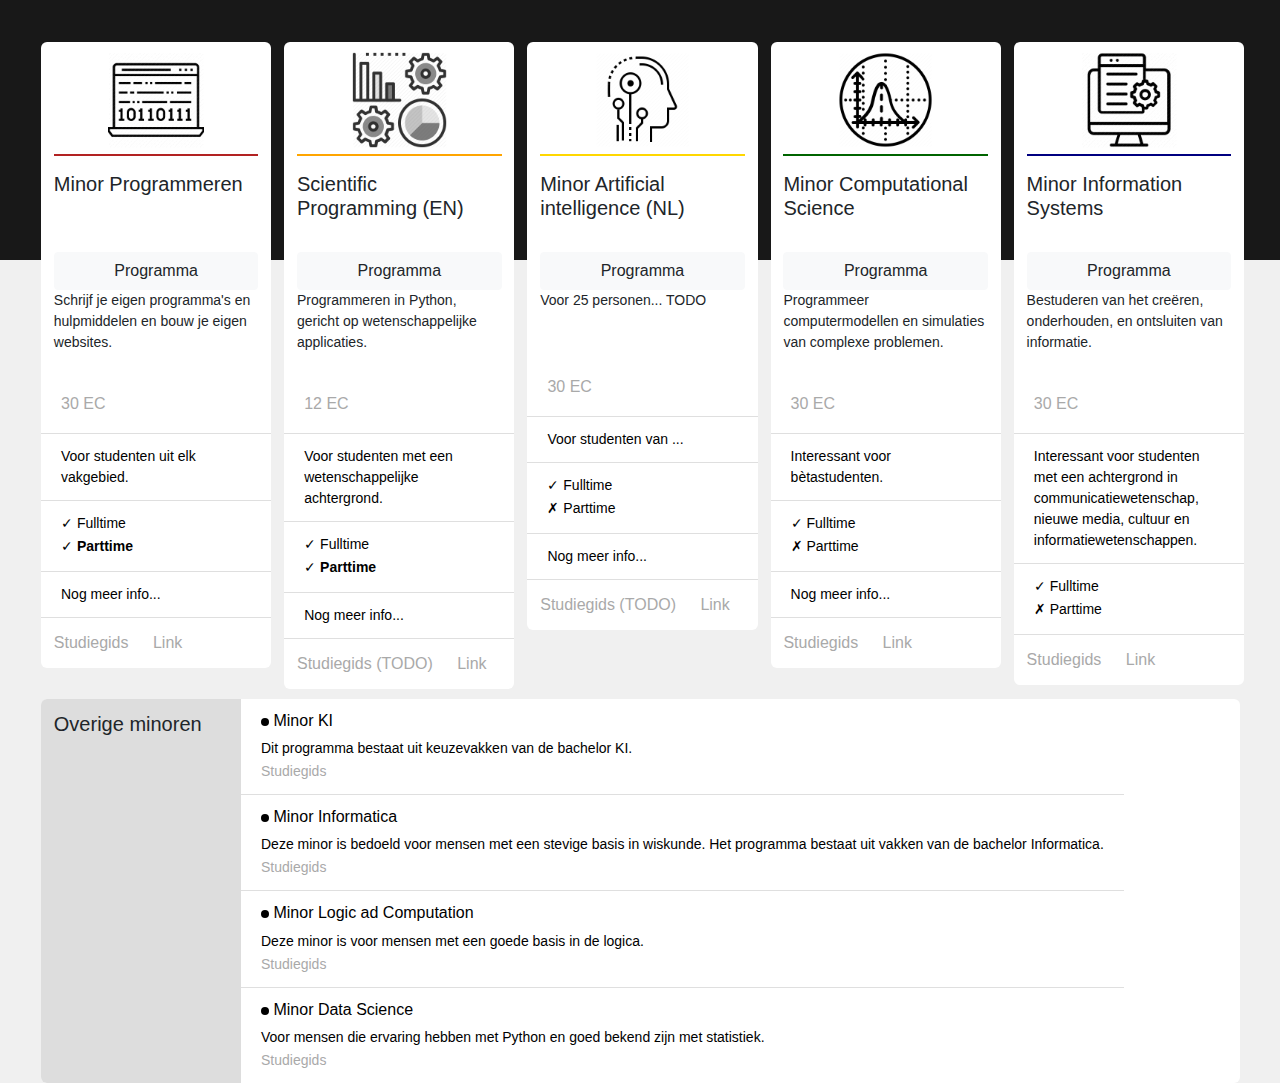
==== commit 807e4b9b: "ok" ====
--- a/index.html
+++ b/index.html
@@ -13,6 +13,7 @@
     <title>UvA Minors</title>
   </head>
   <body>
+
     <div id="above">
       <div class="row" style="width:100%;" id="cls">
         <div class="col">
@@ -807,168 +808,168 @@
     <div class="container-fluid" style="position:relative;" id="containerbelow">
       <div class="nav"></div>
       <div class="row">
-        <div class="col">
-          <div class="card" id="programmeren">
-            <img class="card-img-top" src="static/images/programmingminor.png" alt="Card image cap" onclick="showinfo('programmereninfo')">
-            <div class="card-body">
-              <hr>
-              <div class="minor-title">
-                <h5 class="card-title">Minor Programmeren</h5>
-              </div>
-              <div class="minor-description">
-                <p>Schrijv je eigen programma's en hulpmiddelen en bouw je eigen websites.</p>
-
-              </div>
-
-                <!-- <p class="card-text">
-                Voor studenten uit elk vakgebied, met en zonder ervaring, om te leren zelf
-                programma’s te schrijven. Websites voor het grote publiek, of juist om specialistische kennis over te dragen; snel zelfgeschreven hulpmiddelen waarmee
-                je grote hoeveelheden data verwerkt of om efficiënt enqueteresultaten te
-                verzamelen. Je kunt het allemaal leren.
-              </p> -->
-            </div>
-            <button type="button" class="btn btn-light" name="button" onclick="showinfo('programmereninfo')">Programma</button>
-
-            <ul class="list-group list-group-flush">
-              <li class="list-group-item">
-                <h6>30 EC</h6>
-              </li>
-              <li class="list-group-item">
-                Voor studenten uit elk vakgebied.
-              </li>
-              <li class="list-group-item">
-                <p>&#10003; Fulltime</p>
+        <div class="wrapper">
+          <div class="col">
+            <div class="card" id="programmeren">
+              <img class="card-img-top" src="static/images/programmingminor.png" alt="Card image cap" onclick="showinfo('programmereninfo')">
+              <div class="card-body">
+                <hr>
+                <div class="minor-title">
+                  <h5 class="card-title">Minor Programmeren</h5>
+                </div>
+                <div class="minor-description">
+                  <button type="button" class="btn btn-light" name="button" onclick="showinfo('programmereninfo')">Programma</button>
+
+                  <p>Schrijf je eigen programma's en hulpmiddelen en bouw je eigen websites.</p>
+
+                </div>
+
+                  <!-- <p class="card-text">
+                  Voor studenten uit elk vakgebied, met en zonder ervaring, om te leren zelf
+                  programma’s te schrijven. Websites voor het grote publiek, of juist om specialistische kennis over te dragen; snel zelfgeschreven hulpmiddelen waarmee
+                  je grote hoeveelheden data verwerkt of om efficiënt enqueteresultaten te
+                  verzamelen. Je kunt het allemaal leren.
+                </p> -->
+              </div>
+
+
+              <ul class="list-group list-group-flush">
+                <li class="list-group-item">
+                  <h6>30 EC</h6>
+                </li>
+                <li class="list-group-item">
+                  Voor studenten uit elk vakgebied.
+                </li>
+                <li class="list-group-item">
+                  <p>&#10003; Fulltime</p>
+                    <p>&#10003; <span style="font-weight:600;">Parttime</span></p>
+                </li>
+                <!-- <li class="list-group-item">
+                  <p>&#10003; Semester 1</p>
+                  <p>&#10003; Semester 2</p>
+                </li> -->
+                <li class="list-group-item">Nog meer info...</li>
+              </ul>
+              <div class="card-body">
+                <a target="_blank" href="https://studiegids.uva.nl/xmlpages/page/2019-2020/zoek-minor/opleiding/5722" target="_blank" class="card-link">Studiegids</a>
+                <a href="#" class="card-link">Link</a>
+              </div>
+            </div>
+          </div>
+          <div class="col">
+            <div class="card" id="scientific">
+              <img class="card-img-top" src="static/images/science.png" alt="Card image cap" onclick="showinfo('sc')">
+              <div class="card-body">
+                <hr>
+                <div class="minor-title">
+                    <h5 class="card-title">Scientific Programming (EN)</h5>
+                </div>
+                <div class="minor-description">
+                  <button type="button" class="btn btn-light" name="button" onclick="showinfo('sc')">Programma</button>
+
+                  <p>Programmeren in Python, gericht op wetenschappelijke applicaties. </p>
+
+                </div>
+
+              </div>
+              <ul class="list-group list-group-flush">
+                <li class="list-group-item">
+                  <h6>12 EC</h6>
+                </li>
+                <li class="list-group-item">
+                  Voor studenten met een wetenschappelijke achtergrond.
+                </li>
+                <li class="list-group-item">
+                  <p>&#10003; Fulltime</p>
                   <p>&#10003; <span style="font-weight:600;">Parttime</span></p>
-              </li>
-              <!-- <li class="list-group-item">
-                <p>&#10003; Semester 1</p>
-                <p>&#10003; Semester 2</p>
-              </li> -->
-              <li class="list-group-item">Nog meer info...</li>
-            </ul>
-            <div class="card-body">
-              <a target="_blank" href="https://studiegids.uva.nl/xmlpages/page/2019-2020/zoek-minor/opleiding/5722" target="_blank" class="card-link">Studiegids</a>
-              <a href="#" class="card-link">Link</a>
-            </div>
-          </div>
-        </div>
-        <div class="col">
-          <div class="card" id="scientific">
-            <img class="card-img-top" src="static/images/science.png" alt="Card image cap" onclick="showinfo('sc')">
-            <div class="card-body">
-              <hr>
-              <div class="minor-title">
-                  <h5 class="card-title">Scientific Programming (EN)</h5>
-              </div>
-              <div class="minor-description">
-                <p>Programmeren in Python, gericht op wetenschappelijke applicaties. </p>
-
-              </div>
-
-            </div>
-            <button type="button" class="btn btn-light" name="button" onclick="showinfo('sc')">Programma</button>
-            <ul class="list-group list-group-flush">
-              <li class="list-group-item">
-                <h6>12 EC</h6>
-              </li>
-              <li class="list-group-item">
-                Voor studenten met een wetenschappelijke achtergrond.
-              </li>
-              <li class="list-group-item">
-                <p>&#10003; Fulltime</p>
-                <p>&#10003; <span style="font-weight:600;">Parttime</span></p>
-              </li>
-              <!-- <li class="list-group-item">
-                <p>&#10003; Semester 1</p>
-                <p>&#10003; Semester 2</p>
-              </li> -->
-              <li class="list-group-item">Nog meer info...</li>
-            </ul>
-            <div class="card-body">
-              <a href="https://www.mprog.nl/scientific/" target="_blank" class="card-link">Studiegids (TODO)</a>
-              <a href="#" class="card-link">Link</a>
-            </div>
-          </div>
-        </div>
-        <div class="col">
-          <div class="card" id="AI">
-            <img class="card-img-top" src="static/images/AI.png" alt="Card image cap" onclick="showinfo('ai')">
-            <div class="card-body">
-              <hr>
-              <div class="minor-title">
-                <h5 class="card-title">Minor Artificial intelligence (NL)</h5>
-              </div>
-              <p>Voor 25 personen... TODO</p>
-            <br>
-            </div>
-            <button type="button" class="btn btn-light" name="button" onclick="showinfo('ai')">Programma</button>
-            <ul class="list-group list-group-flush">
-              <li class="list-group-item">
-                <h6>30 EC</h6>
-              </li>
-              <li class="list-group-item">
-                Voor studenten van ...
-              </li>
-              <li class="list-group-item">
-                <p>&#10003; Fulltime</p>
-                <p>&#10007; Parttime</p>
-              </li>
-              <!-- <li class="list-group-item">
-                <p>&#10003; Semester 1 ?</p>
-                <p>&#10003; Semester 2 ?</p>
-              </li> -->
-              <li class="list-group-item">Nog meer info...</li>
-            </ul>
-            <div class="card-body">
-              <a href="#" class="card-link">Studiegids (TODO)</a>
-              <a href="#" class="card-link">Link</a>
-            </div>
-          </div>
-        </div>
-        <div class="col">
-          <div class="card" id="computational">
-            <img class="card-img-top" src="static/images/computational.png" alt="Card image cap" onclick="showinfo('cls')">
-            <div class="card-body">
-              <hr>
-              <div class="minor-title">
-                <h5 class="card-title">Minor Computational Science</h5>
-
-              </div>
-              <p>Programmeer computermodellen en simulaties van complexe problemen.</p>
-              <!-- <p class="card-text">
-                Computational Science wil met behulp van modellen en simulaties de
-                complexe wereld waarin we leven doorgronden.
-                Door het verzamelen van gegevens en het maken van computermodellen
-                kunnen uiteenlopende problemen voorspeld worden, zoals: hoe beïnvloed je de doorstroming van verkeer, hoe voorkom
-                je een economische crisis, of hoe groeit een embryo uit tot organisme.
-              </p> -->
-            </div>
-            <button type="button" class="btn btn-light" name="button" onclick="showinfo('cls')">Programma</button>
-            <ul class="list-group list-group-flush">
-              <li class="list-group-item">
-                <h6>30 EC</h6>
-              </li>
-              <li class="list-group-item">
-                Interessant voor bètastudenten.
-                <br><br><br>
-              </li>
-              <li class="list-group-item">
-                <p>&#10003; Fulltime</p>
-                <p>&#10007; Parttime</p>
-              </li>
-              <!-- <li class="list-group-item">
-                <p>&#10003; Semester 1</p>
-                <p>&#10007; Semester 2</p>
-              </li> -->
-              <li class="list-group-item">Nog meer info...</li>
-            </ul>
-            <div class="card-body">
-              <a target="_blank" href="https://studiegids.uva.nl/xmlpages/page/2019-2020/zoek-minor/opleiding/5718" target="_blank" class="card-link">Studiegids</a>
-              <a href="#" class="card-link">Link</a>
-            </div>
-          </div>
-        </div>
-        <div class="col">
+                </li>
+                <!-- <li class="list-group-item">
+                  <p>&#10003; Semester 1</p>
+                  <p>&#10003; Semester 2</p>
+                </li> -->
+                <li class="list-group-item">Nog meer info...</li>
+              </ul>
+              <div class="card-body">
+                <a href="https://www.mprog.nl/scientific/" target="_blank" class="card-link">Studiegids (TODO)</a>
+                <a href="#" class="card-link">Link</a>
+              </div>
+            </div>
+          </div>
+          <div class="col">
+            <div class="card" id="AI">
+              <img class="card-img-top" src="static/images/AI.png" alt="Card image cap" onclick="showinfo('ai')">
+              <div class="card-body">
+                <hr>
+                <div class="minor-title">
+                  <h5 class="card-title">Minor Artificial intelligence (NL)</h5>
+                </div>
+                  <div class="minor-description">
+                <button type="button" class="btn btn-light" name="button" onclick="showinfo('ai')">Programma</button>
+
+                <p>Voor 25 personen... TODO</p>
+              </div>
+
+              </div>
+              <ul class="list-group list-group-flush">
+                <li class="list-group-item">
+                  <h6>30 EC</h6>
+                </li>
+                <li class="list-group-item">
+                  Voor studenten van ...
+                </li>
+                <li class="list-group-item">
+                  <p>&#10003; Fulltime</p>
+                  <p>&#10007; Parttime</p>
+                </li>
+                <!-- <li class="list-group-item">
+                  <p>&#10003; Semester 1 ?</p>
+                  <p>&#10003; Semester 2 ?</p>
+                </li> -->
+                <li class="list-group-item">Nog meer info...</li>
+              </ul>
+              <div class="card-body">
+                <a href="#" class="card-link">Studiegids (TODO)</a>
+                <a href="#" class="card-link">Link</a>
+              </div>
+            </div>
+          </div>
+          <div class="col">
+            <div class="card" id="computational">
+              <img class="card-img-top" src="static/images/computational.png" alt="Card image cap" onclick="showinfo('cls')">
+              <div class="card-body">
+                <hr>
+                <div class="minor-title">
+                  <h5 class="card-title">Minor Computational Science</h5>
+                </div>
+                <div class="minor-description">
+                <button type="button" class="btn btn-light" name="button" onclick="showinfo('cls')">Programma</button>
+                <p>Programmeer computermodellen en simulaties van complexe problemen.</p>
+                </div>
+              </div>
+              <ul class="list-group list-group-flush">
+                <li class="list-group-item">
+                  <h6>30 EC</h6>
+                </li>
+                <li class="list-group-item">
+                  Interessant voor bètastudenten.
+                </li>
+                <li class="list-group-item">
+                  <p>&#10003; Fulltime</p>
+                  <p>&#10007; Parttime</p>
+                </li>
+                <!-- <li class="list-group-item">
+                  <p>&#10003; Semester 1</p>
+                  <p>&#10007; Semester 2</p>
+                </li> -->
+                <li class="list-group-item">Nog meer info...</li>
+              </ul>
+              <div class="card-body">
+                <a target="_blank" href="https://studiegids.uva.nl/xmlpages/page/2019-2020/zoek-minor/opleiding/5718" target="_blank" class="card-link">Studiegids</a>
+                <a href="#" class="card-link">Link</a>
+              </div>
+            </div>
+          </div>
+          <div class="col">
           <div class="card" id="informationsystems">
             <img class="card-img-top" src="static/images/informationsystems.png" alt="Card image cap" onclick="showinfo('is')">
             <div class="card-body">
@@ -976,17 +977,13 @@
               <div class="minor-title">
                   <h5 class="card-title">Minor Information Systems</h5>
               </div>
+              <div class="minor-description">
+
+              <button type="button" class="btn btn-light" name="button" onclick="showinfo('is')">Programma</button>
+
               <p>Bestuderen van het creëren, onderhouden, en ontsluiten van informatie.</p>
-              <!-- <br><br> -->
-              <!-- <p class="card-text">
-                Deze minor is interessant voor studenten met een achtergrond in communicatiewetenschap,
-                nieuwe media, cultuur en informatiewetenschappen. In de minor bestudeer je het creëren,
-                analyseren, onderhouden, en ontsluiten van informatie in verschillende vormen, variërend
-                van tekstuele informatie tot algemene perceptie. De verbanden tussen deze onderwerpen
-                worden vanuit een multidisciplinaire invalshoek bestudeerd.
-              </p> -->
-            </div>
-            <button type="button" class="btn btn-light" name="button" onclick="showinfo('is')">Programma</button>
+              </div>
+              </div>
             <ul class="list-group list-group-flush">
               <li class="list-group-item">
                 <h6>30 EC</h6></li>
@@ -1012,22 +1009,15 @@
             </div>
           </div>
         </div>
-        <!-- <div class="col"> -->
-          <!-- <div class="" id="rightbar">
-            <ul>
-              <li class="list-group-item">Minor KI</li>
-              <li class="list-group-item">Minor Informatica</li>
-              <li class="list-group-item">Minor Logic and Computation</li>
-              <li class="list-group-item">Minor Data Science</li>
-            </ul>
-          </div> -->
+        </div>
+        <div class="col" id="overigcol">
           <div class="card" id="overig">
             <div class="card-body">
               <h5 class="card-title">Overige minoren</h5>
               <p class="card-text"></p>
             </div>
             <ul class="list-group list-group-flush">
-              <hr>
+
               <li class="list-group-item">
 
                 <h6><span class="dot"></span> Minor KI</h6>
@@ -1055,11 +1045,10 @@
               </li>
             </ul>
           </div>
-        <!-- </div> -->
-        </div>
-
+        </div>
       </div>
     </div>
+    <!-- </div> -->
 
     <!-- <script src="https://code.jquery.com/jquery-3.4.1.slim.min.js" integrity="sha384-J6qa4849blE2+poT4WnyKhv5vZF5SrPo0iEjwBvKU7imGFAV0wwj1yYfoRSJoZ+n" crossorigin="anonymous"></script> -->
     <script src="https://code.jquery.com/jquery-3.2.1.min.js"></script>
--- a/static/css/style.css
+++ b/static/css/style.css
@@ -1,7 +1,3 @@
-.card {
-  border: none;
-}
-
 body, html {
   background-color: #f0f0f0;
   margin: auto;
@@ -39,7 +35,7 @@
   width: 105%;
   opacity: 1;
   transition: all 0.5s;
-  min-height: 100%;
+  border: none;
 }
 
 .card-body {
@@ -54,9 +50,9 @@
   color: darkgrey;
 }
 
-.card button {
-  /* margin-top: calc(100% - 200px); */
+.btn {
   position: relative;
+  width: 100%;
 }
 
 .card.change {
@@ -82,12 +78,18 @@
   margin-top: -10px;
 }
 
+.wrapper {
+  display: flex;
+}
+
 #programmeren hr {
-  border: 2px solid firebrick;
+  border: 1px solid firebrick;
+  background: firebrick;
 }
 
 #scientific hr {
-  border: 2px solid orange;
+  border: 1px solid orange;
+  background: orange;
 }
 
 #scientific img {
@@ -97,15 +99,18 @@
 }
 
 #AI hr {
-  border: 2px solid gold;
+  border: 1px solid gold;
+  background: gold;
 }
 
 #computational hr {
-  border: 2px solid darkgreen;
+  border: 1px solid darkgreen;
+  background: darkgreen;
 }
 
 #informationsystems hr {
-  border: 2px solid navy;
+  border: 1px solid navy;
+  background: navy;
 }
 
 .row,
@@ -179,7 +184,8 @@
 }
 
 #containerbelow .col {
-  max-width: 300px;
+  max-width: calc(100% - 50px);
+  margin-top: 10px;
 }
 
 #above {
@@ -187,7 +193,7 @@
   color: white;
   display: none;
   background: #181818;
-  height: calc(100% - 260px);
+  height: calc(100% - 270px);
   position: relative;
 }
 
@@ -333,7 +339,15 @@
   animation: fadeInFromNone 0s ease-in;
 }
 
-@media only screen and (max-width: 600px) {
+.minor-title {
+  min-height: 80px;
+}
+
+.minor-description {
+  min-height: 100px;
+}
+
+@media only screen and (max-width: 800px) {
   html, body {
     background-color: #181818;
   }
@@ -345,12 +359,42 @@
   }
 
   #containerbelow .col {
-    flex: none;
     padding-bottom: 10px;
   }
 
+  .wrapper {
+    display: block;
+  }
+
+  hr {
+    display: none;
+  }
+
   .card:hover {
     opacity: 1;
+  }
+
+  .card img {
+    height: 60px;
+    width: 60px;
+    position: absolute;
+    right: 5%;
+  }
+
+  .card-title {
+    margin-bottom: 1.85rem;
+  }
+
+  .minor-title, .minor-description {
+    min-height: 0px;
+  }
+
+  .card-body {
+    margin-top: -5px;
+  }
+
+  #overig .card-body {
+    margin-top: 0px;
   }
 
   #containerbelow .col {
@@ -366,29 +410,8 @@
     flex-basis: auto;
   }
 }
-#rightbar {
-  float: right;
-  background: #181818;
-  height: 780px;
-  /* TODO   */
-  /* width: 20%; */
-  margin-right: -20px;
-  border-bottom-left-radius: 10px;
-}
-
-#rightbar li {
-  background: none;
-  color: white;
-}
-
-#rightbar ul {
-  margin-top: 50px;
-}
-
 #overig {
-  margin-top: 20px;
-  margin-left: 1%;
-  margin-bottom: 30px;
+  flex-direction: row;
 }
 
 #overig li, ul {
@@ -398,6 +421,18 @@
 
 #overig h6 {
   color: black;
+}
+
+#overig.card {
+  border-top-right-radius: 6px;
+  border-bottom-right-radius: 6px;
+}
+
+#overig .card-body {
+  max-width: 200px;
+  background: #dddddd;
+  border-top-left-radius: 6px;
+  border-bottom-left-radius: 6px;
 }
 
 .dot {
@@ -426,8 +461,4 @@
   border-bottom: 0px solid darkgrey;
 }
 
-.minor-title {
-  height: 100px;
-}
-
 /*# sourceMappingURL=style.css.map */
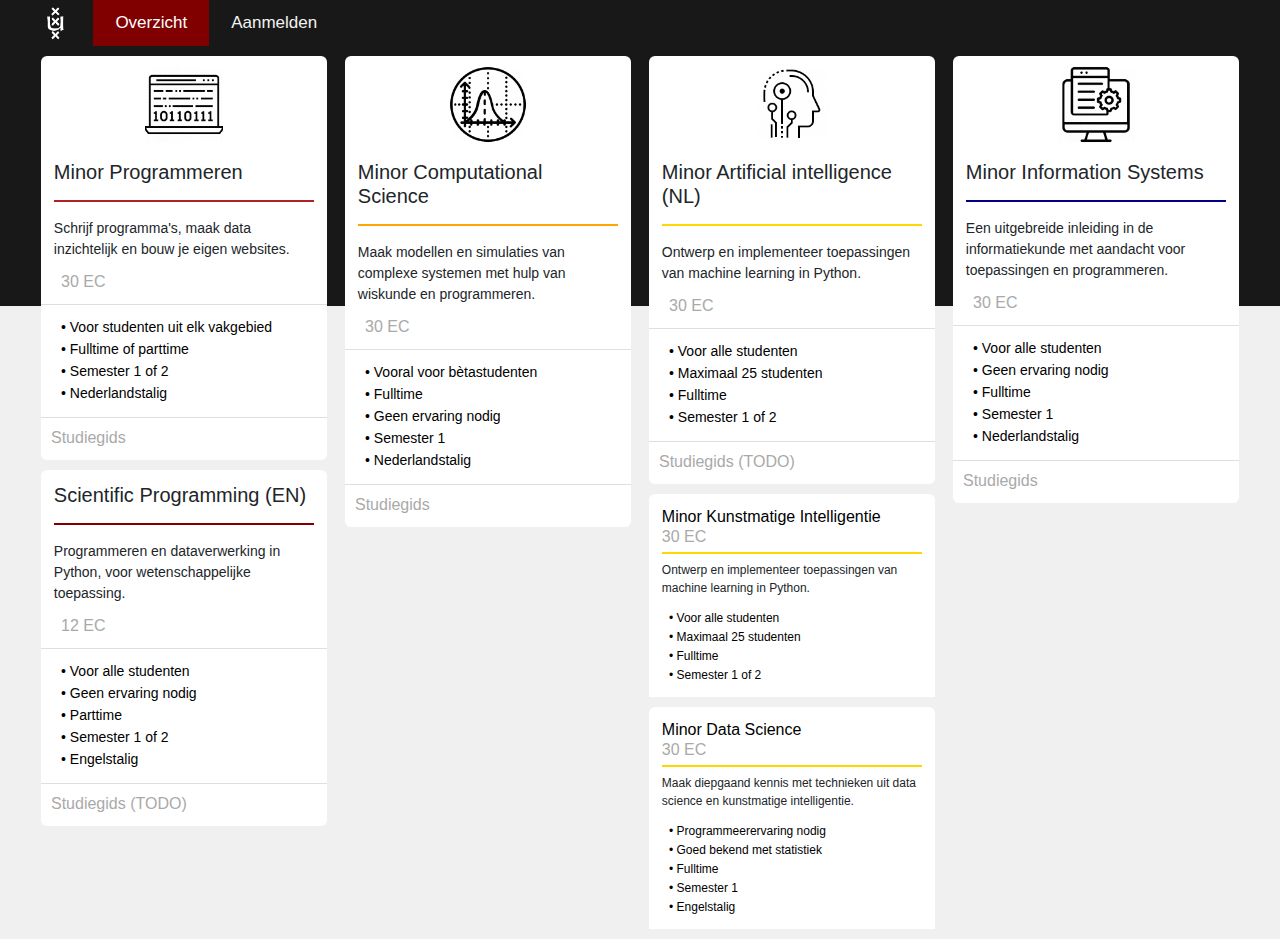
==== commit 2f93d16c: "groeperen" ====
--- a/index.html
+++ b/index.html
@@ -7,1053 +7,222 @@
 
     <!-- Bootstrap CSS -->
     <link rel="stylesheet" href="https://stackpath.bootstrapcdn.com/bootstrap/4.4.1/css/bootstrap.min.css" integrity="sha384-Vkoo8x4CGsO3+Hhxv8T/Q5PaXtkKtu6ug5TOeNV6gBiFeWPGFN9MuhOf23Q9Ifjh" crossorigin="anonymous">
+    <link rel="stylesheet" href="static/css/individual.css">
     <link rel="stylesheet" href="static/css/style.css">
     <link rel="stylesheet" href="static/css/swg.css">
-
-    <title>UvA Minors</title>
+    <link rel="stylesheet" href="static/css/media.css">
+
+    <title>Leren programmeren bij de UvA</title>
   </head>
   <body>
-
-    <div id="above">
-      <div class="row" style="width:100%;" id="cls">
-        <div class="col">
-          <h2>Minor Computational Science</h2>
-          <p style="font-size: 18px;">Programma</p>
-          <table>
-            <tbody>
-                <tr>
-                    <th></th>
-                    <th style="width:60px" class="sem1">Sem. 1</th>
-                    <th style="width:60px" class="sem2">Sem. 2</th>
-                    <th style="width:30px" class="ec">EC</th>
-                </tr>
-                <tr class="studieschema">
-                    <td><a target="_blank" href="https://studiegids.uva.nl/xmlpages/page/2019-2020/zoek-vak/vak/72961" class="icon-arrow">Programmeren IK</a></td>
-                    <td class="sem1">
-                        <div class="sem-blocks"><img src="static/images/grey-blocks.png" alt="" width="56" height="16">
-                            <div class="block-1 red"><img src="static/images/red-block.png" alt="" width="16" height="16"></div>
-                        </div>
-                    </td>
-                    <td class="sem2">
-                        <div class="sem-blocks"><img src="static/images/grey-blocks.png" alt="" width="56" height="16">
-                            <div class="hide red"><img src="static/images/red-block.png" alt="" width="16" height="16"></div>
-                        </div>
-                    </td>
-                    <td class="ec">6</td>
-                </tr>
-                <tr class="studieschema">
-                    <td><a target="_blank" href="https://studiegids.uva.nl/xmlpages/page/2019-2020/zoek-vak/vak/73152" class="icon-arrow">Modelling and Simulation</a></td>
-                    <td class="sem1">
-                        <div class="sem-blocks"><img src="static/images/grey-blocks.png" alt="" width="56" height="16">
-                            <div class="block-2 red"><img src="static/images/red-block.png" alt="" width="16" height="16"></div>
-                        </div>
-                    </td>
-                    <td class="sem2">
-                        <div class="sem-blocks"><img src="static/images/grey-blocks.png" alt="" width="56" height="16">
-                            <div class="hide red"><img src="static/images/red-block.png" alt="" width="16" height="16"></div>
-                        </div>
-                    </td>
-                    <td class="ec">6</td>
-                </tr>
-                <tr class="studieschema">
-                    <td><a target="_blank" href="https://studiegids.uva.nl/xmlpages/page/2019-2020/zoek-vak/vak/73262" class="icon-arrow">Scientific Data Analysis</a></td>
-                    <td class="sem1">
-                        <div class="sem-blocks"><img src="static/images/grey-blocks.png" alt="" width="56" height="16">
-                            <div class="block-2 red"><img src="static/images/red-block.png" alt="" width="16" height="16"></div>
-                        </div>
-                    </td>
-                    <td class="sem2">
-                        <div class="sem-blocks"><img src="static/images/grey-blocks.png" alt="" width="56" height="16">
-                            <div class="hide red"><img src="static/images/red-block.png" alt="" width="16" height="16"></div>
-                        </div>
-                    </td>
-                    <td class="ec">6</td>
-                </tr>
-                <tr class="studieschema">
-                    <td><a target="_blank" href="https://studiegids.uva.nl/xmlpages/page/2019-2020/zoek-vak/vak/73051" class="icon-arrow">Project Computational Science</a></td>
-                    <td class="sem1">
-                        <div class="sem-blocks"><img src="static/images/grey-blocks.png" alt="" width="56" height="16">
-                            <div class="block-3 red"><img src="static/images/red-block.png" alt="" width="16" height="16"></div>
-                        </div>
-                    </td>
-                    <td class="sem2">
-                        <div class="sem-blocks"><img src="static/images/grey-blocks.png" alt="" width="56" height="16">
-                            <div class="hide red"><img src="static/images/red-block.png" alt="" width="16" height="16"></div>
-                        </div>
-                    </td>
-                    <td class="ec">6</td>
-                </tr>
-                <tr class="studieschema studieschemagroup result selected">
-                    <td><a class="icon-arrow" href="#">Vrije keuze: Aangeraden keuzevakken</a></td>
-                    <td class="sem1">
-                        <div class="sem-blocks"><img src="static/images/grey-blocks.png" alt="" width="56" height="16">
-                            <div class="block-1 yellow"><img src="static/images/yellow-block.png" alt="" width="16" height="16"></div>
-                        </div>
-                    </td>
-                    <td class="sem2">
-                        <div class="sem-blocks"><img src="static/images/grey-blocks.png" alt="" width="56" height="16">
-                            <div class="hide yellow"><img src="static/images/yellow-block.png" alt="" width="16" height="16"></div>
-                        </div>
-                    </td>
-                    <td class="ec">0</td>
-                </tr>
-                <tr class="studieschemagroup slideout" id="clsslideout" style="">
-                    <td colspan="4">
-                        <div class="item-info">
-                            <table>
-                                <tbody>
-                                    <tr class="studieschema">
-                                        <td><a target="_blank" href="https://studiegids.uva.nl/xmlpages/page/2019-2020/zoek-vak/vak/72864" class="icon-arrow">Basiswiskunde</a></td>
-                                        <td class="sem1">
-                                            <div class="sem-blocks"><img src="static/images/grey-blocks.png" alt="" width="56" height="16">
-                                                <div class="block-1 red"><img src="static/images/red-block.png" alt="" width="16" height="16"></div>
-                                            </div>
-                                        </td>
-                                        <td class="sem2">
-                                            <div class="sem-blocks"><img src="static/images/grey-blocks.png" alt="" width="56" height="16">
-                                                <div class="hide red"><img src="static/images/red-block.png" alt="" width="16" height="16"></div>
-                                            </div>
-                                        </td>
-                                        <td class="ec">6</td>
-                                    </tr>
-                                    <tr class="studieschema">
-                                        <td><a target="_blank" href="https://studiegids.uva.nl/xmlpages/page/2019-2020/zoek-vak/vak/72729" class="icon-arrow">Keerpunten in de Natuurwetenschappen</a></td>
-                                        <td class="sem1">
-                                            <div class="sem-blocks"><img src="static/images/grey-blocks.png" alt="" width="56" height="16">
-                                                <div class="block-1 red"><img src="static/images/red-block.png" alt="" width="16" height="16"></div>
-                                            </div>
-                                        </td>
-                                        <td class="sem2">
-                                            <div class="sem-blocks"><img src="static/images/grey-blocks.png" alt="" width="56" height="16">
-                                                <div class="hide red"><img src="static/images/red-block.png" alt="" width="16" height="16"></div>
-                                            </div>
-                                        </td>
-                                        <td class="ec">6</td>
-                                    </tr>
-                                    <tr class="studieschema">
-                                        <td><a target="_blank" href="https://studiegids.uva.nl/xmlpages/page/2019-2020/zoek-vak/vak/71247" class="icon-arrow">Mathematics 1: Calculus</a></td>
-                                        <td class="sem1">
-                                            <div class="sem-blocks"><img src="static/images/grey-blocks.png" alt="" width="56" height="16">
-                                                <div class="block-1 red"><img src="static/images/red-block.png" alt="" width="16" height="16"></div>
-                                            </div>
-                                        </td>
-                                        <td class="sem2">
-                                            <div class="sem-blocks"><img src="static/images/grey-blocks.png" alt="" width="56" height="16">
-                                                <div class="hide red"><img src="static/images/red-block.png" alt="" width="16" height="16"></div>
-                                            </div>
-                                        </td>
-                                        <td class="ec">6</td>
-                                    </tr>
-                                </tbody>
-                            </table>
-                        </div>
-                    </td>
-                </tr>
-            </tbody>
-        </table>
-        </div>
-        <div class="col">
-          <div class="slideinfo selected">
-              <h6>&nbsp &nbsp Doelgroep</h6>
-            <div class="slideinfocontent">
-              <p>Bètastudenten, in het bijzonder biologie, biomedische wetenschappen, natuurkunde, sterrenkunde, scheikunde, maar ook economie. Nadrukkelijk niet voor informatici vanwege de overlap van enkele vakken met het bachelor informatica curriculum. Ook studenten van andere opleidingen doen er goed aan bij de examencommissie van hun opleiding te verifiëren of deze minor als invulling van de keuzeruimte geaccepteerd kan worden, in het bijzonder als vakken in deze minor inhoudelijk overlappen met andere vakken.</p>
-            </div>
+    <div class="topnav" id="nav">
+      <img src="static/images/logo.png" alt="">
+      <a class="active" href="#nav">Overzicht</a>
+      <a href="#">Aanmelden</a>
+    </div>
+
+
+    <div class="container-fluid" style="position:relative;" id="overzicht">
+      <div class="nav"></div>
+      <div class="row">
+        <div class="wrapper">
+          <div class="col">
+            <div class="card" id="programmeren">
+              <img class="card-img-top" src="static/images/programmingminor.png" alt="Card image cap" onclick="showinfo('programmereninfo')">
+              <div class="card-body">
+                <div class="minor-title">
+                  <h5 class="card-title">Minor Programmeren</h5>
+                </div>
+                <hr>
+                <div class="minor-description">
+                  <!-- <button type="button" class="btn btn-light" name="button" onclick="showinfo('programmereninfo')">Programma</button> -->
+                  <p>Schrijf programma's, maak data inzichtelijk en bouw je eigen websites.</p>
+                </div>
+              </div>
+              <ul class="list-group list-group-flush">
+                <li class="list-group-item">
+                  <h6>30 EC</h6>
+                </li>
+                <li class="list-group-item">
+                  <p>&bull; Voor studenten uit elk vakgebied</p>
+                  <p>&bull; Fulltime of parttime</p>
+                  <p>&bull; Semester 1 of 2</p>
+                  <p>&bull; Nederlandstalig</p>
+                </li>
+              </ul>
+              <a target="_blank" href="https://studiegids.uva.nl/xmlpages/page/2019-2020/zoek-minor/opleiding/5722" target="_blank" class="card-link">Studiegids</a>
+            </div>
+
+
+              <div class="card" id="scientific">
+                <!-- <img class="card-img-top" src="static/images/science.png" alt="Card image cap" onclick="showinfo('sc')"> -->
+                <div class="card-body">
+                  <div class="minor-title">
+                      <h5 class="card-title">Scientific Programming (EN)</h5>
+                      <hr>
+                  </div>
+                  <!-- <hr> -->
+                  <div class="minor-description">
+                    <!-- <button type="button" class="btn btn-light" name="button" onclick="showinfo('sc')">Programma</button> -->
+                    <p>Programmeren en dataverwerking in Python, voor wetenschappelijke toepassing.</p>
+                  </div>
+                </div>
+                <ul class="list-group list-group-flush">
+                  <li class="list-group-item">
+                    <h6>12 EC</h6>
+                  </li>
+                  <li class="list-group-item">
+                    <p>&bull; Voor alle studenten</p>
+                    <p>&bull; Geen ervaring nodig</p>
+                    <p>&bull; Parttime</p>
+                    <p>&bull; Semester 1 of 2</p>
+                    <p>&bull; Engelstalig</p>
+                  </li>
+                </ul>
+                <a href="https://www.mprog.nl/scientific/" target="_blank" class="card-link">Studiegids (TODO)</a>
+              </div>
+
           </div>
-          <div class="slideinfo">
-              <h6>&nbsp &nbsp Aanmelden en toelating</h6>
-            <div class="slideinfocontent">
-              <p>Er worden geen eisen aan je voorkennis gesteld; je kan de minor in het eerste semester van je tweede of derde studiejaar volgen. Maar als je deze minor wilt toepassen op je eigen vakgebied, dan is het verstandig deze minor in je derde jaar te volgen.</p>
-              <p><i>Minor aanmelding
-              </i></p>
-              <ul class="bullets-outside"><li>Meld je aan bij de coordinator van deze minor door het invullen van dit formulier:&nbsp;<a href="https://docs.google.com/forms/d/1XNrg_hrkjGTd7O5Sc0JDPH9RjyE1GKuTjKgE6LD6Wdw/viewform" target="_blank">Aanmeldingsformulier Minor Computational Science</a>&nbsp;</li></ul>
-              <p><i>Vak- en tentamenaanmelding&nbsp;
-              </i></p>
-              <ol class="decimal-outside"><li>Als je toegelaten bent moet je je&nbsp;<b>a)</b>&nbsp;voor de minor zelf in SIS aanmelden (het studiegidsnummer van de Minor Computational Science is&nbsp;<b>5062COS30M</b>)&nbsp;en moet je je vervolgens ook&nbsp;<b>b)</b>&nbsp;per vak apart in SIS aanmelden</li><li>Om je aan te melden voor de vakken en voor de Minor zelf zie&nbsp;<a href="http://student.uva.nl/inc/az/item/vakaanmelding.html" target="_blank">de webpagina van de bacheloropleiding Informatica</a>&nbsp;.</li><li>Aanmelding voor het vak is inclusief tentamen en eventueel hertentamen.</li><li><i>Aanmelden als bijvakstudent; </i>Studenten van buiten de UvA moeten zich, voorafgaand aan de inschrijving bij de opleiding, eerst als bijvakstudent registreren. Zie het 'Stappenplan aanmelden bijvak' op de <a href="http://www.uva.nl/onderwijs/overig-onderwijs/bijvakken/bijvakken.html" target="_blank">UvA bijvak-pagina</a> voor meer informatie. Voor toelating tot de Minor Computational Science zijn dezelfde toelatingseisen van kracht als voor de bacheloropleiding Informatica. Let op dat dit Wiskunde B op VWO niveau inhoudt.</li></ol>
-            </div>
-            </div>
-            <div class="slideinfo">
-              <h6>&nbsp &nbsp Opmerkingen</h6>
-              <div class="slideinfocontent">
-                    <p>Veelgestelde vragen
-                    </p>
-                    <p><i>- Hoe zit het onderwijs in elkaar?
-                </i></p>
-                    <p>Deze minor bestaat uit colleges, werkcolleges en een project. Naast colleges door ervaren UvA docenten gebruiken we bij Programmeren ook videocolleges van gerenommeerde Amerikaanse universiteiten (o.a. Harvard en MIT).
-                    </p>
-                    <p><i>- Hoe word ik begeleid?
-                </i></p>
-                    <p>Tijdens de contacturen zijn er altijd assistenten en/of docenten aanwezig om je verder te helpen en vragen te beantwoorden. Niet alleen over de opdrachten, maar ook over de stof uit de hoorcolleges.
-                    </p>
-                    <p><i>- Hoe is de roostering?
-                </i></p>
-                    <p>We roosteren minimaal 6 verplichte contacturen per week voor elk 6-punts vak. De overige uren heb je hard nodig om je opdrachten zelfstandig af te maken. De vakken vragen veel praktijkoefening en daarom kunnen die vakken je zó 20 tot 25 uur per week kosten. Onderschat dit niet. Als je de minor volgt in je vrije keuzeruimte en je volgt er niet meer dan één vak bij, dan moet het zeker te doen zijn!
-                        <br>Roosters zijn te vinden via&nbsp;<a href="https://www.datanose.nl/" target="_blank">https://www.datanose.nl/</a></p>
-                    <p><i>- Kan ik met deze minor instromen in een master computational science?
-                </i></p>
-                    <p>De minor bied je de gelegenheid om aan eventuele deficiënties te werken en daardoor verhoog je je kansen om toegelaten te worden tot de master Computational Science. Indien je de volledige minor succesvol afrondt dan voldoe je automatisch aan de toelatingseisen van de master Computational Science en betekent dit een gegarandeerde toelating tot de master. Mocht je nog vragen hebben dan kun je contact opnemen met de studieadviseur van de opleiding.
-                    </p>
-                    <p><b>-&nbsp;</b><i>Hoe meld ik me aan?
-                </i></p>
-                    <p>Aanmelden doe je door het invullen van&nbsp;<a href="https://docs.google.com/forms/d/1XNrg_hrkjGTd7O5Sc0JDPH9RjyE1GKuTjKgE6LD6Wdw/viewform" target="_blank">dit formulier</a></p>
-                    <p>Let op: als je geaccepteerd bent moet je je ook voor de minor zelf aanmelden en je je per vak apart in SIS inschrijven (zie&nbsp;<a href="http://student.uva.nl/inc/shared/studentensites/fnwi/iw-gedeelde-content/nl/az/vakaanmelding/vakaanmelding.html?origin=9BRcrfLZQvio0OPMpB93rw" target="_blank">Vakaanmelding</a>).
-                    </p>
-                    <p><b>-&nbsp;</b><i>Geen UvA student: hoe meld ik me aan?
-                </i></p>
-                    <p>Studenten van buiten de UvA moeten zich, voorafgaand aan de inschrijving bij de opleiding, eerst als&nbsp;<b>bijvakstudent</b>&nbsp;registreren via&nbsp;<a href="http://info.studielink.nl/nl/studenten/Pages/Default.aspx" target="_blank">http://info.studielink.nl/nl/studenten/Pages/Default.aspx</a></p>
-              </div>
+          <div class="col">
+            <div class="card" id="computational">
+              <img class="card-img-top" src="static/images/computational.png" alt="Card image cap" onclick="showinfo('cls')">
+              <div class="card-body">
+                <div class="minor-title">
+                  <h5 class="card-title">Minor Computational Science</h5>
+                </div>
+                <hr>
+                <div class="minor-description">
+                <!-- <button type="button" class="btn btn-light" name="button" onclick="showinfo('cls')">Programma</button> -->
+                <p>Maak modellen en simulaties van complexe systemen met hulp van wiskunde en programmeren.</p>
+                </div>
+              </div>
+              <ul class="list-group list-group-flush">
+                <li class="list-group-item">
+                  <h6>30 EC</h6>
+                </li>
+                <li class="list-group-item">
+                  <p>&bull; Vooral voor bètastudenten</p>
+                  <p>&bull; Fulltime</p>
+                  <p>&bull; Geen ervaring nodig</p>
+                  <p>&bull; Semester 1</p>
+                  <p>&bull; Nederlandstalig</p>
+                </li>
+              </ul>
+              <a target="_blank" href="https://studiegids.uva.nl/xmlpages/page/2019-2020/zoek-minor/opleiding/5718" target="_blank" class="card-link">Studiegids</a>
+            </div>
           </div>
-        </div>
-      </div>
-      <div class="row" style="width:100%;" id="programmereninfo">
-        <div class="col">
-          <h2>Minor Programmeren</h2>
-          <!-- <span style="font-size: 18px;">Programma</span> -->
-          <table>
-              <tbody>
-                <tr>
-                    <th> Fulltime</th>
-                    <th style="width:60px" class="sem1">Sem. 1</th>
-                    <th style="width:60px" class="sem2">Sem. 2</th>
-                    <th style="width:30px" class="ec">EC</th>
-                </tr>
-                  <tr class="studieschema">
-                      <td><a target="_blank" href="https://studiegids.uva.nl/xmlpages/page/2019-2020/zoek-vak/vak/73204" class="icon-arrow">Fulltime Programmeren 1</a></td>
-                      <td class="sem1">
-                          <div class="sem-blocks"><img src="static/images/grey-blocks.png" alt="" width="56" height="16">
-                              <div class="block-1 red"><img src="static/images/red-block.png" alt="" width="16" height="16"></div>
-                              <div class="hide red"><img src="static/images/red-block.png" alt="" width="16" height="16"></div>
-                          </div>
-                      </td>
-                      <td class="sem2">
-                          <div class="sem-blocks"><img src="static/images/grey-blocks.png" alt="" width="56" height="16">
-                              <div class="hide red"><img src="static/images/red-block.png" alt="" width="16" height="16"></div>
-                              <div class="block-1 red"><img src="static/images/red-block.png" alt="" width="16" height="16"></div>
-                          </div>
-                      </td>
-                      <td class="ec">6</td>
-                  </tr>
-                  <tr class="studieschema">
-                      <td><a target="_blank" href="https://studiegids.uva.nl/xmlpages/page/2019-2020/zoek-vak/vak/73205" class="icon-arrow">Fulltime Programmeren 2</a></td>
-                      <td class="sem1">
-                          <div class="sem-blocks"><img src="static/images/grey-blocks.png" alt="" width="56" height="16">
-                              <div class="hide red"><img src="static/images/red-block.png" alt="" width="16" height="16"></div>
-                              <div class="block-1 red"><img src="static/images/red-block.png" alt="" width="16" height="16"></div>
-                          </div>
-                      </td>
-                      <td class="sem2">
-                          <div class="sem-blocks"><img src="static/images/grey-blocks.png" alt="" width="56" height="16">
-                              <div class="block-1 red"><img src="static/images/red-block.png" alt="" width="16" height="16"></div>
-                              <div class="hide red"><img src="static/images/red-block.png" alt="" width="16" height="16"></div>
-                          </div>
-                      </td>
-                      <td class="ec">6</td>
-                  </tr>
-
-                  <tr class="studieschema">
-                      <td><a target="_blank" href="https://studiegids.uva.nl/xmlpages/page/2019-2020/zoek-vak/vak/73624" class="icon-arrow">Fulltime Web App Studio</a></td>
-                      <td class="sem1">
-                          <div class="sem-blocks"><img src="static/images/grey-blocks.png" alt="" width="56" height="16">
-                              <div class="block-2 red"><img src="static/images/red-block.png" alt="" width="16" height="16"></div>
-                              <div class="hide red"><img src="static/images/red-block.png" alt="" width="16" height="16"></div>
-                          </div>
-                      </td>
-                      <td class="sem2">
-                          <div class="sem-blocks"><img src="static/images/grey-blocks.png" alt="" width="56" height="16">
-                              <div class="hide red"><img src="static/images/red-block.png" alt="" width="16" height="16"></div>
-                              <div class="block-2 red"><img src="static/images/red-block.png" alt="" width="16" height="16"></div>
-                          </div>
-                      </td>
-                      <td class="ec">12</td>
-                  </tr>
-                  <tr class="studieschema">
-                      <td><a target="_blank" href="https://studiegids.uva.nl/xmlpages/page/2019-2020/zoek-vak/vak/72970" class="icon-arrow">Programmeerproject</a></td>
-                      <td class="sem1">
-                          <div class="sem-blocks"><img src="static/images/grey-blocks.png" alt="" width="56" height="16">
-                              <div class="hide red"><img src="static/images/red-block.png" alt="" width="16" height="16"></div>
-                              <div class="block-2 red"><img src="static/images/red-block.png" alt="" width="16" height="16"></div>
-                          </div>
-                      </td>
-                      <td class="sem2">
-                          <div class="sem-blocks"><img src="static/images/grey-blocks.png" alt="" width="56" height="16">
-                              <div class="block-2 red"><img src="static/images/red-block.png" alt="" width="16" height="16"></div>
-                              <div class="hide red"><img src="static/images/red-block.png" alt="" width="16" height="16"></div>
-                          </div>
-                      </td>
-                      <td class="ec">6</td>
-                  </tr>
-                  <tr class="studieschema">
-                      <td><a target="_blank" href="https://studiegids.uva.nl/xmlpages/page/2019-2020/zoek-vak/vak/72969" class="icon-arrow">Programmeertheorie</a></td>
-                      <td class="sem1">
-                          <div class="sem-blocks"><img src="static/images/grey-blocks.png" alt="" width="56" height="16">
-                              <div class="block-3 red"><img src="static/images/red-block.png" alt="" width="16" height="16"></div>
-                              <div class="hide red"><img src="static/images/red-block.png" alt="" width="16" height="16"></div>
-                          </div>
-                      </td>
-                      <td class="sem2">
-                          <div class="sem-blocks"><img src="static/images/grey-blocks.png" alt="" width="56" height="16">
-                              <div class="hide red"><img src="static/images/red-block.png" alt="" width="16" height="16"></div>
-                              <div class="block-3 red"><img src="static/images/red-block.png" alt="" width="16" height="16"></div>
-                          </div>
-                      </td>
-                      <td class="ec">6</td>
-                  </tr>
-              </tbody>
-          </table>
-
-          <br>
-            <table>
-                <tbody>
-                  <tr>
-                      <th>Parttime</th>
-                      <th style="width:60px" class="sem1">Sem. 1</th>
-                      <th style="width:60px" class="sem2">Sem. 2</th>
-                      <th style="width:30px" class="ec">EC</th>
-                  </tr>
-
-                    <tr class="studieschema">
-                        <td><a target="_blank" href="https://studiegids.uva.nl/xmlpages/page/2019-2020/zoek-vak/vak/72912" class="icon-arrow">Programmeren 1</a></td>
-                        <td class="sem1">
-                            <div class="sem-blocks"><img src="static/images/grey-blocks.png" alt="" width="56" height="16">
-                                <div class="block-1 red"><img src="static/images/red-block.png" alt="" width="16" height="16"></div>
-                                <div class="hide red"><img src="static/images/red-block.png" alt="" width="16" height="16"></div>
-                            </div>
-                        </td>
-                        <td class="sem2">
-                            <div class="sem-blocks"><img src="static/images/grey-blocks.png" alt="" width="56" height="16">
-                                <div class="hide red"><img src="static/images/red-block.png" alt="" width="16" height="16"></div>
-                                <div class="block-1 red"><img src="static/images/red-block.png" alt="" width="16" height="16"></div>
-                            </div>
-                        </td>
-                        <td class="ec">6</td>
-                    </tr>
-                    <tr class="studieschema">
-                        <td><a target="_blank" href="https://studiegids.uva.nl/xmlpages/page/2019-2020/zoek-vak/vak/72913" class="icon-arrow">Programmeren 2</a></td>
-                        <td class="sem1">
-                            <div class="sem-blocks"><img src="static/images/grey-blocks.png" alt="" width="56" height="16">
-                                <div class="block-2 red"><img src="static/images/red-block.png" alt="" width="16" height="16"></div>
-                                <div class="hide red"><img src="static/images/red-block.png" alt="" width="16" height="16"></div>
-                            </div>
-                        </td>
-                        <td class="sem2">
-                            <div class="sem-blocks"><img src="static/images/grey-blocks.png" alt="" width="56" height="16">
-                                <div class="hide red"><img src="static/images/red-block.png" alt="" width="16" height="16"></div>
-                                <div class="block-2 red"><img src="static/images/red-block.png" alt="" width="16" height="16"></div>
-                            </div>
-                        </td>
-                        <td class="ec">6</td>
-                    </tr>
-                    <tr class="studieschema">
-                        <td><a target="_blank" href="https://studiegids.uva.nl/xmlpages/page/2019-2020/zoek-vak/vak/73052" class="icon-arrow">Web App Studio</a></td>
-                        <td class="sem1">
-                            <div class="sem-blocks"><img src="static/images/grey-blocks.png" alt="" width="56" height="16">
-                                <div class="block-1 red"><img src="static/images/red-block.png" alt="" width="16" height="16"></div>
-                                <div class="hide red"><img src="static/images/red-block.png" alt="" width="16" height="16"></div>
-                            </div>
-                        </td>
-                        <td class="sem2">
-                            <div class="sem-blocks"><img src="static/images/grey-blocks.png" alt="" width="56" height="16">
-                                <div class="hide red"><img src="static/images/red-block.png" alt="" width="16" height="16"></div>
-                                <div class="block-1 red"><img src="static/images/red-block.png" alt="" width="16" height="16"></div>
-                            </div>
-                        </td>
-                        <td class="ec">6</td>
-                    </tr>
-                    <tr class="studieschema">
-                        <td><a target="_blank" href="https://studiegids.uva.nl/xmlpages/page/2019-2020/zoek-vak/vak/72970" class="icon-arrow">Programmeerproject</a></td>
-                        <td class="sem1">
-                            <div class="sem-blocks"><img src="static/images/grey-blocks.png" alt="" width="56" height="16">
-                                <div class="hide red"><img src="static/images/red-block.png" alt="" width="16" height="16"></div>
-                                <div class="block-2 red"><img src="static/images/red-block.png" alt="" width="16" height="16"></div>
-                            </div>
-                        </td>
-                        <td class="sem2">
-                            <div class="sem-blocks"><img src="static/images/grey-blocks.png" alt="" width="56" height="16">
-                                <div class="block-2 red"><img src="static/images/red-block.png" alt="" width="16" height="16"></div>
-                                <div class="hide red"><img src="static/images/red-block.png" alt="" width="16" height="16"></div>
-                            </div>
-                        </td>
-                        <td class="ec">6</td>
-                    </tr>
-                    <tr class="studieschema">
-                        <td><a target="_blank" href="https://studiegids.uva.nl/xmlpages/page/2019-2020/zoek-vak/vak/72969" class="icon-arrow">Programmeertheorie</a></td>
-                        <td class="sem1">
-                            <div class="sem-blocks"><img src="static/images/grey-blocks.png" alt="" width="56" height="16">
-                                <div class="block-3 red"><img src="static/images/red-block.png" alt="" width="16" height="16"></div>
-                                <div class="hide red"><img src="static/images/red-block.png" alt="" width="16" height="16"></div>
-                            </div>
-                        </td>
-                        <td class="sem2">
-                            <div class="sem-blocks"><img src="static/images/grey-blocks.png" alt="" width="56" height="16">
-                                <div class="hide red"><img src="static/images/red-block.png" alt="" width="16" height="16"></div>
-                                <div class="block-3 red"><img src="static/images/red-block.png" alt="" width="16" height="16"></div>
-                            </div>
-                        </td>
-                        <td class="ec">6</td>
-                    </tr>
-                </tbody>
-            </table>
-        </div>
-
-        <div class="col">
-          <div class="slideinfo">
-              <h6>&nbsp &nbsp Fulltime</h6>
-            <!-- <div class="slideinfocontent"> -->
-              <p>De Fulltime Minor Programmeren is een programma van 30 studiepunten dat je in een halfjaar volgt. Je leert eerst uitgebreid de basis van programmeren (en meteen hoe een computer werkt), daarna ga je je specialiseren in het ontwikkelen van webapplicaties. Ondertussen leer je over algoritmen, over teamwork, en over ontwerpen van software. Aanwezigheidsplicht het gehele semester 9–17 uur.</p>
-            <!-- </div> -->
+          <div class="col">
+            <div class="card" id="AI">
+              <img class="card-img-top" src="static/images/AI.png" alt="Card image cap" onclick="showinfo('ai')">
+              <div class="card-body">
+                <div class="minor-title">
+                  <h5 class="card-title">Minor Artificial intelligence (NL)</h5>
+                </div>
+                <hr>
+                  <div class="minor-description">
+                <!-- <button type="button" class="btn btn-light" name="button" onclick="showinfo('ai')">Programma</button> -->
+                <p>Ontwerp en implementeer toepassingen van machine learning in Python.</p>
+              </div>
+
+              </div>
+              <ul class="list-group list-group-flush">
+                <li class="list-group-item">
+                  <h6>30 EC</h6>
+                </li>
+                <li class="list-group-item">
+                  <p>&bull; Voor alle studenten</p>
+                  <p>&bull; Maximaal 25 studenten</p>
+                  <p>&bull; Fulltime</p>
+                  <p>&bull; Semester 1 of 2</p>
+                </li>
+              </ul>
+              <a href="#" class="card-link">Studiegids (TODO)</a>
+            </div>
+
+
+
+            <div class="card" id="KI">
+              <div class="card-body">
+                <div class="minor-title">
+                  <h6 class="card-title">Minor Kunstmatige Intelligentie </h6>
+                  <h6>30 EC</h6>
+                  <hr>
+                </div>
+                  <div class="minor-description">
+                <p>Ontwerp en implementeer toepassingen van machine learning in Python.</p>
+              </div>
+              </div>
+              <ul class="list-group list-group-flush">
+                <li class="list-group-item">
+                  <p>&bull; Voor alle studenten</p>
+                  <p>&bull; Maximaal 25 studenten</p>
+                  <p>&bull; Fulltime</p>
+                  <p>&bull; Semester 1 of 2</p>
+                </li>
+              </ul>
+              <!-- <a href="#" class="card-link">Studiegids (TODO)</a> -->
+              <!-- <a href="#"></a> -->
+            </div>
+
+            <div class="card" id="datascience">
+              <div class="card-body">
+                <div class="minor-title">
+                  <h6 class="card-title">Minor Data Science</h6>
+                  <h6>30 EC</h6>
+                  <hr>
+                  <!-- <a href="#" class="card-link">Studiegids (TODO)</a> -->
+                </div>
+                  <div class="minor-description">
+                <p>Maak diepgaand kennis met technieken uit data science en kunstmatige intelligentie.</p>
+              </div>
+              </div>
+              <ul class="list-group list-group-flush">
+                <li class="list-group-item">
+                  <p>&bull; Programmeerervaring nodig</p>
+                  <p>&bull; Goed bekend met statistiek</p>
+                  <p>&bull; Fulltime</p>
+                  <p>&bull; Semester 1</p>
+                  <p>&bull; Engelstalig</p>
+                </li>
+              </ul>
+            </div>
+
           </div>
-          <div class="slideinfo">
-              <h6>&nbsp &nbsp Parttime</h6>
-            <!-- <div class="slideinfocontent"> -->
-            <p>We bieden onze vakken ook flexibel aan. Je kunt zo de minor verspreiden over meerdere semesters. Maar je kunt bijvoorbeeld ook alleen het eerste deel van de vakken doen. Dit is een goed alternatief als het je niet lukt om de minor fulltime te doen. Je krijgt meer vrijheid om je tijd in te delen. Let op! Bij de latere vakken zit ook teamwork, dus het is wel belangrijk om flexibel te zijn met je tijdsindeling. Heb je echt weinig tijd, dan zijn onze vakken waarschijnlijk niet voor jou weggelegd.<p>
-            <!-- </div> -->
-            </div>
-        </div>
-      </div>
-      <div class="row" style="width:100%;" id="sc">
-        <div class="col">
-          <h2>Scientific Programming</h2>
-          <!-- <h6>Starting in semester 1</h6> -->
-          <table>
-              <tbody>
-                <tr>
-                    <th>Starting in semester 1 (12 EC)</th>
-                    <th style="width:60px" class="sem1">Sem. 1</th>
-                    <th style="width:60px" class="sem2">Sem. 2</th>
-                    <th style="width:30px" class="ec">EC</th>
-                </tr>
-                  <tr class="studieschema">
-                      <td><a target="_blank" href="https://studiegids.uva.nl/xmlpages/page/2019-2020/zoek-vak/vak/73593" class="icon-arrow">Scientific Programming 1</a></td>
-                      <td class="sem1">
-                          <div class="sem-blocks"><img src="static/images/grey-blocks.png" alt="" width="56" height="16">
-                              <div class="block-1 red"><img src="static/images/red-block.png" alt="" width="16" height="16"></div>
-                              <div class="hide red"><img src="static/images/red-block.png" alt="" width="16" height="16"></div>
-                          </div>
-                      </td>
-                      <td class="sem2">
-                          <div class="sem-blocks"><img src="static/images/grey-blocks.png" alt="" width="56" height="16">
-                              <div class="hide red"><img src="static/images/red-block.png" alt="" width="16" height="16"></div>
-                              <!-- <div class="block-1 red"><img src="static/images/red-block.png" alt="" width="16" height="16"></div> -->
-                          </div>
-                      </td>
-                      <td class="ec">-</td>
-                  </tr>
-                  <tr class="studieschema">
-                      <td><a target="_blank" href="https://studiegids.uva.nl/xmlpages/page/2019-2020/zoek-vak/vak/73594" class="icon-arrow">Scientific Programming 2</a></td>
-                      <td class="sem1">
-                          <div class="sem-blocks"><img src="static/images/grey-blocks.png" alt="" width="56" height="16">
-                              <div class="block-2 red"><img src="static/images/red-block.png" alt="" width="16" height="16"></div>
-                              <!-- <div class="block-1 red"><img src="static/images/red-block.png" alt="" width="16" height="16"></div> -->
-                          </div>
-                      </td>
-                      <td class="sem2">
-                          <div class="sem-blocks"><img src="static/images/grey-blocks.png" alt="" width="56" height="16">
-                              <div class="hide red"><img src="static/images/red-block.png" alt="" width="16" height="16"></div>
-                              <!-- <div class="block-2 red"><img src="static/images/red-block.png" alt="" width="16" height="16"></div> -->
-                          </div>
-                      </td>
-                      <td class="ec">-</td>
-                  </tr>
-                  <tr class="studieschema">
-                      <td><a target="_blank" href="https://studiegids.uva.nl/xmlpages/page/2019-2020/zoek-vak/vak/73053" class="icon-arrow">Data Processing</a></td>
-                      <td class="sem1">
-                          <div class="sem-blocks"><img src="static/images/grey-blocks.png" alt="" width="56" height="16">
-                              <!-- <div class="block-3 red"><img src="static/images/red-block.png" alt="" width="16" height="16"></div> -->
-                              <div class="hide red"><img src="static/images/red-block.png" alt="" width="16" height="16"></div>
-                          </div>
-                      </td>
-                      <td class="sem2">
-                          <div class="sem-blocks"><img src="static/images/grey-blocks.png" alt="" width="56" height="16">
-                            <div class="block-1 red"><img src="static/images/red-block.png" alt="" width="16" height="16"></div>
-                              <div class="block-2 red"><img src="static/images/red-block.png" alt="" width="16" height="16"></div>
-                          </div>
-                      </td>
-                      <td class="ec">-</td>
-                  </tr>
-                  <tr class="studieschema">
-                    <td class="bottomborder"></td>
-                    <td class="bottomborder"></td>
-                    <td class="bottomborder">Total EC</td>
-                    <td class="ec" style="border-bottom: 0px solid darkgrey;">12</td>
-                  </tr>
-              </tbody>
-          </table>
-
-          <table>
-              <tbody>
-                <tr>
-                    <th>Start in sem. 2, small workload (6 EC)</th>
-                    <th style="width:60px" class="sem1">Sem. 1</th>
-                    <th style="width:60px" class="sem2">Sem. 2</th>
-                    <th style="width:30px" class="ec">EC</th>
-                </tr>
-                  <tr class="studieschema">
-                      <td><a target="_blank" href="https://studiegids.uva.nl/xmlpages/page/2019-2020/zoek-vak/vak/73593" class="icon-arrow">Scientific Programming 1</a></td>
-                      <td class="sem1">
-                          <div class="sem-blocks"><img src="static/images/grey-blocks.png" alt="" width="56" height="16">
-                              <!-- <div class="block-3 red"><img src="static/images/red-block.png" alt="" width="16" height="16"></div> -->
-                              <div class="hide red"><img src="static/images/red-block.png" alt="" width="16" height="16"></div>
-                          </div>
-                      </td>
-                      <td class="sem2">
-                          <div class="sem-blocks"><img src="static/images/grey-blocks.png" alt="" width="56" height="16">
-                            <div class="block-1 red"><img src="static/images/red-block.png" alt="" width="16" height="16"></div>
-                              <!-- <div class="block-2 red"><img src="static/images/red-block.png" alt="" width="16" height="16"></div> -->
-                          </div>
-                      </td>
-                      <td class="ec">-</td>
-                  </tr>
-                  <tr class="studieschema">
-                      <td><a target="_blank" href="https://studiegids.uva.nl/xmlpages/page/2019-2020/zoek-vak/vak/73594" class="icon-arrow">Scientific Programming 2</a></td>
-                      <td class="sem1">
-                          <div class="sem-blocks"><img src="static/images/grey-blocks.png" alt="" width="56" height="16">
-                              <!-- <div class="block-3 red"><img src="static/images/red-block.png" alt="" width="16" height="16"></div> -->
-                              <div class="hide red"><img src="static/images/red-block.png" alt="" width="16" height="16"></div>
-                          </div>
-                      </td>
-                      <td class="sem2">
-                          <div class="sem-blocks"><img src="static/images/grey-blocks.png" alt="" width="56" height="16">
-                            <!-- <div class="block-1 red"><img src="static/images/red-block.png" alt="" width="16" height="16"></div> -->
-                              <div class="block-2 red"><img src="static/images/red-block.png" alt="" width="16" height="16"></div>
-                          </div>
-                      </td>
-                      <td class="ec">-</td>
-                  </tr>
-                  <tr class="studieschema">
-                    <td class="bottomborder"></td>
-                    <td class="bottomborder"></td>
-                    <td class="bottomborder">Total EC</td>
-                    <td class="ec" style="border-bottom: 0px solid darkgrey;">6</td>
-                  </tr>
-              </tbody>
-          </table>
-          <!-- <h6>Starting in semester 1, big workload</h6> -->
-          <table>
-              <tbody>
-                <tr>
-                    <th>Start in sem. 1, big workload (12)</th>
-                    <th style="width:60px" class="sem1">Sem. 1</th>
-                    <th style="width:60px" class="sem2">Sem. 2</th>
-                    <th style="width:30px" class="ec">EC</th>
-                </tr>
-                  <tr class="studieschema">
-                      <td><a target="_blank" href="https://studiegids.uva.nl/xmlpages/page/2019-2020/zoek-vak/vak/73593" class="icon-arrow">Scientific Programming 1</a></td>
-                      <td class="sem1">
-                          <div class="sem-blocks"><img src="static/images/grey-blocks.png" alt="" width="56" height="16">
-                              <!-- <div class="block-3 red"><img src="static/images/red-block.png" alt="" width="16" height="16"></div> -->
-                              <div class="hide red"><img src="static/images/red-block.png" alt="" width="16" height="16"></div>
-                          </div>
-                      </td>
-                      <td class="sem2">
-                          <div class="sem-blocks"><img src="static/images/grey-blocks.png" alt="" width="56" height="16">
-                            <div class="block-1 red"><img src="static/images/red-block.png" alt="" width="16" height="16"></div>
-                              <!-- <div class="block-2 red"><img src="static/images/red-block.png" alt="" width="16" height="16"></div> -->
-                          </div>
-                      </td>
-                      <td class="ec">-</td>
-                  </tr>
-                  <tr class="studieschema">
-                      <td><a target="_blank" href="https://studiegids.uva.nl/xmlpages/page/2019-2020/zoek-vak/vak/73594" class="icon-arrow">Scientific Programming 2</a></td>
-                      <td class="sem1">
-                          <div class="sem-blocks"><img src="static/images/grey-blocks.png" alt="" width="56" height="16">
-                              <!-- <div class="block-3 red"><img src="static/images/red-block.png" alt="" width="16" height="16"></div> -->
-                              <div class="hide red"><img src="static/images/red-block.png" alt="" width="16" height="16"></div>
-                          </div>
-                      </td>
-                      <td class="sem2">
-                          <div class="sem-blocks"><img src="static/images/grey-blocks.png" alt="" width="56" height="16">
-                            <!-- <div class="block-1 red"><img src="static/images/red-block.png" alt="" width="16" height="16"></div> -->
-                              <div class="block-1 red"><img src="static/images/red-block.png" alt="" width="16" height="16"></div>
-                          </div>
-                      </td>
-                      <td class="ec">-</td>
-                  </tr>
-                  <tr class="studieschema">
-                      <td><a target="_blank" href="https://studiegids.uva.nl/xmlpages/page/2019-2020/zoek-vak/vak/73053" class="icon-arrow">Data Processing</a></td>
-                      <td class="sem1">
-                          <div class="sem-blocks"><img src="static/images/grey-blocks.png" alt="" width="56" height="16">
-                              <!-- <div class="block-3 red"><img src="static/images/red-block.png" alt="" width="16" height="16"></div> -->
-                              <div class="hide red"><img src="static/images/red-block.png" alt="" width="16" height="16"></div>
-                          </div>
-                      </td>
-                      <td class="sem2">
-                          <div class="sem-blocks"><img src="static/images/grey-blocks.png" alt="" width="56" height="16">
-                            <!-- <div class="block-1 red"><img src="static/images/red-block.png" alt="" width="16" height="16"></div> -->
-                              <div class="block-2 red"><img src="static/images/red-block.png" alt="" width="16" height="16"></div>
-                          </div>
-                      </td>
-                      <td class="ec">-</td>
-                  </tr>
-                  <tr class="studieschema">
-                    <td class="bottomborder"></td>
-                    <td class="bottomborder"></td>
-                    <td class="bottomborder">Total EC</td>
-                    <td class="ec" style="border-bottom: 0px solid darkgrey;">12</td>
-                  </tr>
-              </tbody>
-          </table>
-
-        </div>
-        <div class="col">
-          <div class="slideinfo selected">
-              <h6>&nbsp &nbsp   Programme</h6>
-            <div class="slideinfocontent">
-              <p>Note that this course is not part of and cannot be combined with the Programming Minor.</p>
-              <p>We’ll introduce you to Python using a selection of scientific applications, from the fields of physics, biology, artificial intelligence, sociology and more. Current modules include:</p>
-              <ul>
-                <li>Number theory</li>
-                <li>Text processing and analysis</li>
-                <li>Numeric integration</li>
-                <li>Population dynamics</li>
-                <li>Monopoly game simulation</li>
-                <li>Climate data analysis</li>
-              </ul>
-              <p>Scientific Programming 2 focuses on teaching you “the rest of Python” so you will be ready to read other scientists’ code and contribute to open source projects. Do have a look at <a href="https://sp1.mprog.nl/modules">https://sp1.mprog.nl/modules</a> and <a href="https://sp2.mprog.nl/modules">https://sp2.mprog.nl/modules</a> to see what these courses are all about!</p>
-            </div>
-          </div>
-          <div class="slideinfo">
-              <h6>&nbsp &nbsp  Data processing</h6>
-            <div class="slideinfocontent">
-              <p>Building on your experience with solving problems in Python, you’ll learn about working with larger or unstructured datasets and gain insights by summarizing, filtering and modeling. We’ll help you master the basic techniques and then you will devise your own project, taking a dataset of your choosing, formulate a scientific question and try to answer it using computational techniques.</p>
-            </div>
-            </div>
-        </div>
-      </div>
-      <div class="row" style="width:100%;" id="ai">
-        <div class="col">
-          <h2>Minor Artificial Intelligence</h2>
-          <p style="font-size: 18px;">Programma</p>
-          <h1>TODO</h1>
-        </div>
-        <div class="col">
-          <div class="slideinfo">
-              <h6>&nbsp &nbsp Informatie...</h6>
-          </div>
-          <div class="slideinfo">
-              <h6>&nbsp &nbsp Aanmelden en toelating</h6>
-            <div class="slideinfocontent">
-            </div>
-          </div>
-        </div>
-      </div>
-      <div class="row" style="width:100%;" id="is">
-        <div class="col">
-          <h2>Minor Information systems</h2>
-          <p style="font-size: 18px;">Programma</p>
-          <table>
-            <tbody>
-                <tr>
-                    <th></th>
-                    <th style="width:60px" class="sem1">Sem. 1</th>
-                    <th style="width:60px" class="sem2">Sem. 2</th>
-                    <th style="width:30px" class="ec">EC</th>
-                </tr>
-                <tr class="studieschema">
-                    <td><a target="_blank" href="https://studiegids.uva.nl/xmlpages/page/2019-2020/zoek-vak/vak/73116" class="icon-arrow">Informatiekunde in Vogelvlucht</a></td>
-                    <td class="sem1">
-                        <div class="sem-blocks"><img src="static/images/grey-blocks.png" alt="" width="56" height="16">
-                            <div class="block-1 red"><img src="static/images/red-block.png" alt="" width="16" height="16"></div>
-                        </div>
-                    </td>
-                    <td class="sem2">
-                        <div class="sem-blocks"><img src="static/images/grey-blocks.png" alt="" width="56" height="16">
-                            <div class="hide red"><img src="static/images/red-block.png" alt="" width="16" height="16"></div>
-                        </div>
-                    </td>
-                    <td class="ec">6</td>
-                </tr>
-                <tr class="studieschema">
-                    <td><a target="_blank" href="https://studiegids.uva.nl/xmlpages/page/2019-2020/zoek-vak/vak/72961" class="icon-arrow">Programmeren IK</a></td>
-                    <td class="sem1">
-                        <div class="sem-blocks"><img src="static/images/grey-blocks.png" alt="" width="56" height="16">
-                            <div class="block-1 red"><img src="static/images/red-block.png" alt="" width="16" height="16"></div>
-                        </div>
-                    </td>
-                    <td class="sem2">
-                        <div class="sem-blocks"><img src="static/images/grey-blocks.png" alt="" width="56" height="16">
-                            <div class="hide red"><img src="static/images/red-block.png" alt="" width="16" height="16"></div>
-                        </div>
-                    </td>
-                    <td class="ec">6</td>
-                </tr>
-                <tr class="studieschema">
-                    <td><a target="_blank" href="https://studiegids.uva.nl/xmlpages/page/2019-2020/zoek-vak/vak/72958" class="icon-arrow">Netwerkanalyse</a></td>
-                    <td class="sem1">
-                        <div class="sem-blocks"><img src="static/images/grey-blocks.png" alt="" width="56" height="16">
-                            <div class="block-2 red"><img src="static/images/red-block.png" alt="" width="16" height="16"></div>
-                        </div>
-                    </td>
-                    <td class="sem2">
-                        <div class="sem-blocks"><img src="static/images/grey-blocks.png" alt="" width="56" height="16">
-                            <div class="hide red"><img src="static/images/red-block.png" alt="" width="16" height="16"></div>
-                        </div>
-                    </td>
-                    <td class="ec">6</td>
-                </tr>
-                <tr class="studieschema">
-                    <td><a target="_blank" href="https://studiegids.uva.nl/xmlpages/page/2019-2020/zoek-vak/vak/73117" class="icon-arrow">Onderzoek van Interactieve Systemen</a></td>
-                    <td class="sem1">
-                        <div class="sem-blocks"><img src="static/images/grey-blocks.png" alt="" width="56" height="16">
-                            <div class="block-2 red"><img src="static/images/red-block.png" alt="" width="16" height="16"></div>
-                        </div>
-                    </td>
-                    <td class="sem2">
-                        <div class="sem-blocks"><img src="static/images/grey-blocks.png" alt="" width="56" height="16">
-                            <div class="hide red"><img src="static/images/red-block.png" alt="" width="16" height="16"></div>
-                        </div>
-                    </td>
-                    <td class="ec">6</td>
-                </tr>
-                <tr class="studieschema studieschemagroup result">
-                    <td><a class="icon-arrow" href="#">Gebonden keuze: Constrained choice</a></td>
-                    <td class="sem1">
-                        <div class="sem-blocks"><img src="static/images/grey-blocks.png" alt="" width="56" height="16">
-                            <div class="block-3 yellow"><img src="static/images/yellow-block.png" alt="" width="16" height="16"></div>
-                        </div>
-                    </td>
-                    <td class="sem2">
-                        <div class="sem-blocks"><img src="static/images/grey-blocks.png" alt="" width="56" height="16">
-                            <div class="hide yellow"><img src="static/images/yellow-block.png" alt="" width="16" height="16"></div>
-                        </div>
-                    </td>
-                    <td class="ec">6</td>
-                </tr>
-                <tr class="studieschemagroup slideout" style="display:none;">
-                    <td colspan="4">
-                        <div class="item-info">
-                            <table>
-                                <tbody>
-                                    <tr class="studieschema">
-                                        <td><a target="_blank" href="https://studiegids.uva.nl/xmlpages/page/2019-2020/zoek-vak/vak/72947" class="icon-arrow">Cognitie en Perceptie</a></td>
-                                        <td class="sem1">
-                                            <div class="sem-blocks"><img src="static/images/grey-blocks.png" alt="" width="56" height="16">
-                                                <div class="block-3 red"><img src="static/images/red-block.png" alt="" width="16" height="16"></div>
-                                            </div>
-                                        </td>
-                                        <td class="sem2">
-                                            <div class="sem-blocks"><img src="static/images/grey-blocks.png" alt="" width="56" height="16">
-                                                <div class="hide red"><img src="static/images/red-block.png" alt="" width="16" height="16"></div>
-                                            </div>
-                                        </td>
-                                        <td class="ec">6</td>
-                                    </tr>
-                                    <tr class="studieschema">
-                                        <td><a target="_blank" href="https://studiegids.uva.nl/xmlpages/page/2019-2020/zoek-vak/vak/73374" class="icon-arrow">Webprogrammeren en Databases voor IK</a></td>
-                                        <td class="sem1">
-                                            <div class="sem-blocks"><img src="static/images/grey-blocks.png" alt="" width="56" height="16">
-                                                <div class="block-3 red"><img src="static/images/red-block.png" alt="" width="16" height="16"></div>
-                                            </div>
-                                        </td>
-                                        <td class="sem2">
-                                            <div class="sem-blocks"><img src="static/images/grey-blocks.png" alt="" width="56" height="16">
-                                                <div class="hide red"><img src="static/images/red-block.png" alt="" width="16" height="16"></div>
-                                            </div>
-                                        </td>
-                                        <td class="ec">6</td>
-                                    </tr>
-                                </tbody>
-                            </table>
-                        </div>
-                    </td>
-                </tr>
-            </tbody>
-        </table>
-        </div>
-        <div class="col">
-          <div class="slideinfo">
-            <p>  Deze minor is met name geschikt voor studenten zonder achtergrond in informatietechnologie, maar met interesse in de methodes en technieken die achter vele hedendaagse informatietoepassingen liggen variërend van zoekmachines, tot sociale netwerk websites.
-            </p><strong> Leerdoelen </strong>
-            <p>
-              In deze minor leer je de basismethoden en technieken die ten grondslag liggen aan vele populaire toepassingen die content creëren. Je leert wat technologisch wel en niet mogelijk is en wat hiermee gecreëerd kan worden. Je leert hoe verschillende aspecten van het samenspel tussen mensen en technologie in hun werk gaan.
-            </p>
-              <h6>&nbsp &nbsp Doelgroepen</h6>
-              <div class="slideinfocontent">
-                <p>  Voor studenten uit de richtingen communicatiewetenschap en nieuwe media en digitale cultuur zijn er belangrijke raakvlakken met hun major. Voor studenten uit de informatiewetenschappen vormt deze minor de mogelijkheid om kennis te maken met het vakgebied van de Informatiekunde.</p>
-              </div>
-          </div>
-          <div class="slideinfo">
-              <h6>&nbsp &nbsp Aanmelden en toelating</h6>
-            <div class="slideinfocontent">
-              <div class="inner-spacer">
-
-                <p>Afhankelijk van je situatie moet je een aantal stappen nemen om je volledig in te schrijven voor de minor of voor losse vakken. Lees dus goed wat jij moet doen om je aan te melden voor deze minor:
-                </p>
-                <p><b>Toelating</b>:
-                </p>
-                <ol class="decimal-outside">
-                    <li>Voor toelating tot de minor zijn dezelfde toelatingseisen van kracht als voor de <a href="http://studiegids.uva.nl/xmlpages/page/2018-2019/zoek-opleiding/opleiding/5291" target="_blank">bacheloropleiding Informatiekunde</a>. Let op dat dit dus Wiskunde op VWO niveau inhoudt.</li>
-                    <li>Vraag toestemming bij je hoofdopleiding voordat je daadwerkelijk begint. Bij sommige opleidingen mag je onze vakken namelijk niet in je vakkenpakket opnemen. De studieadviseur van je eigen opleiding kan je hierbij helpen.</li>
-                    <li>Neem contact op met mw. dr. <a href="mailto:J.A.C.Sandberg@uva.nl" target="_blank">J.A.C. Sandberg</a>, coördinator van de minor om te checken of je wel/niet toelaatbaar bent tot de minor. &nbsp;&nbsp;</li>
-                </ol>
-                <p>
-                </p>
-                <p><b>Aanmelding</b>:
-                </p>
-                <ol class="decimal-outside">
-                    <li>Zorg dat je volledig bent ingeschreven voor je eigen opleiding en dat je je collegegeld betaald hebt. Dat geldt bij de UvA, maar ook als je elders studeert.</li>
-                    <li><i>Aanmelden als bijvakstudent</i>; Studenten van buiten de UvA moeten zich, voorafgaand aan de inschrijving bij de opleiding, eerst als bijvakstudent voor de opleiding "Informatiekunde (c bijvak)" registreren via&nbsp;<a href="http://info.studielink.nl/nl/studenten/Pages/Default.aspx" target="_blank">Studielink</a>. Zie het 'stappenplan aanmelden bijvak' op de <a href="http://www.uva.nl/onderwijs/overig-onderwijs/bijvakken/bijvakken.html" target="_blank">UvA bijvak-pagina</a> voor meer informatie. Voor de toelating tot de Minor Information Systems zijn dezelfde toelatingseisen van kracht als voor de bacheloropleiding Informatiekunde. Let op dat dit Wiskunde B op VWO niveau inhoudt.</li>
-                    <li>Zodra de vakaanmelding is geopend, moet je je officieel in SIS inschrijven voor de minor zelf (als je van plan bent de hele minor te doen). De website hiervoor is&nbsp;<a href="http://www.uva.nl/vakaanmelden" target="_blank">http://www.uva.nl/vakaanmelden</a>.&nbsp;</li>
-                    <li>Meld je vervolgens op dezelfde website aan voor alle individuele vakken die je gaat volgen. Aanmelding voor elk vak is inclusief tentamen en eventueel hertentamen. De juiste vakcodes vind je in de studiegids.</li>
-                    <li>Mocht je problemen hebben bij het aanmelden voor de vakken stuur dan tijdens de aanmeldingsperiode een mail naar&nbsp;<a href="mailto:vakaanmelding-fnwi@uva.nl" target="_blank">vakaanmelding-fnwi@uva.nl</a>. Ga naar&nbsp;<a href="http://student.uva.nl/ifk/az/item/vakaanmelding.html" target="_blank">deze</a>&nbsp;pagina voor meer informatie over de vakaanmelding (inclusief de aanmeldingsperiode).</li>
-                </ol>
-                <p>
-                </p>
-                <p>Roosters zijn te vinden via&nbsp;<a href="https://datanose.nl/" target="_blank">DataNose.</a></p>
-            </div>
-            </div>
-          </div>
+          <div class="col">
+            <div class="card" id="informationsystems">
+            <img class="card-img-top" src="static/images/informationsystems.png" alt="Card image cap" onclick="showinfo('is')">
+            <div class="card-body">
+              <div class="minor-title">
+                  <h5 class="card-title">Minor Information Systems</h5>
+              </div>
+              <hr>
+              <div class="minor-description">
+                <!-- <button type="button" class="btn btn-light" name="button" onclick="showinfo('is')">Programma</button> -->
+                <p>Een uitgebreide inleiding in de informatiekunde met aandacht voor toepassingen en programmeren.</p>
+              </div>
+            </div>
+            <ul class="list-group list-group-flush">
+              <li class="list-group-item">
+                <h6>30 EC</h6></li>
+                <li class="list-group-item">
+                <p>&bull; Voor alle studenten</p>
+                <p>&bull; Geen ervaring nodig</p>
+                <p>&bull; Fulltime</p>
+                <p>&bull; Semester 1</p>
+                <p>&bull; Nederlandstalig</p>
+                </li>
+            </ul>
+            <a target="_blank" href="https://studiegids.uva.nl/xmlpages/page/2019-2020/zoek-minor/opleiding/5818" target="_blank" class="card-link">Studiegids</a>
+          </div></div>
+
         </div>
       </div>
     </div>
-
-    <div class="container-fluid" style="position:relative;" id="containerbelow">
-      <div class="nav"></div>
-      <div class="row">
-        <div class="wrapper">
-          <div class="col">
-            <div class="card" id="programmeren">
-              <img class="card-img-top" src="static/images/programmingminor.png" alt="Card image cap" onclick="showinfo('programmereninfo')">
-              <div class="card-body">
-                <hr>
-                <div class="minor-title">
-                  <h5 class="card-title">Minor Programmeren</h5>
-                </div>
-                <div class="minor-description">
-                  <button type="button" class="btn btn-light" name="button" onclick="showinfo('programmereninfo')">Programma</button>
-
-                  <p>Schrijf je eigen programma's en hulpmiddelen en bouw je eigen websites.</p>
-
-                </div>
-
-                  <!-- <p class="card-text">
-                  Voor studenten uit elk vakgebied, met en zonder ervaring, om te leren zelf
-                  programma’s te schrijven. Websites voor het grote publiek, of juist om specialistische kennis over te dragen; snel zelfgeschreven hulpmiddelen waarmee
-                  je grote hoeveelheden data verwerkt of om efficiënt enqueteresultaten te
-                  verzamelen. Je kunt het allemaal leren.
-                </p> -->
-              </div>
-
-
-              <ul class="list-group list-group-flush">
-                <li class="list-group-item">
-                  <h6>30 EC</h6>
-                </li>
-                <li class="list-group-item">
-                  Voor studenten uit elk vakgebied.
-                </li>
-                <li class="list-group-item">
-                  <p>&#10003; Fulltime</p>
-                    <p>&#10003; <span style="font-weight:600;">Parttime</span></p>
-                </li>
-                <!-- <li class="list-group-item">
-                  <p>&#10003; Semester 1</p>
-                  <p>&#10003; Semester 2</p>
-                </li> -->
-                <li class="list-group-item">Nog meer info...</li>
-              </ul>
-              <div class="card-body">
-                <a target="_blank" href="https://studiegids.uva.nl/xmlpages/page/2019-2020/zoek-minor/opleiding/5722" target="_blank" class="card-link">Studiegids</a>
-                <a href="#" class="card-link">Link</a>
-              </div>
-            </div>
-          </div>
-          <div class="col">
-            <div class="card" id="scientific">
-              <img class="card-img-top" src="static/images/science.png" alt="Card image cap" onclick="showinfo('sc')">
-              <div class="card-body">
-                <hr>
-                <div class="minor-title">
-                    <h5 class="card-title">Scientific Programming (EN)</h5>
-                </div>
-                <div class="minor-description">
-                  <button type="button" class="btn btn-light" name="button" onclick="showinfo('sc')">Programma</button>
-
-                  <p>Programmeren in Python, gericht op wetenschappelijke applicaties. </p>
-
-                </div>
-
-              </div>
-              <ul class="list-group list-group-flush">
-                <li class="list-group-item">
-                  <h6>12 EC</h6>
-                </li>
-                <li class="list-group-item">
-                  Voor studenten met een wetenschappelijke achtergrond.
-                </li>
-                <li class="list-group-item">
-                  <p>&#10003; Fulltime</p>
-                  <p>&#10003; <span style="font-weight:600;">Parttime</span></p>
-                </li>
-                <!-- <li class="list-group-item">
-                  <p>&#10003; Semester 1</p>
-                  <p>&#10003; Semester 2</p>
-                </li> -->
-                <li class="list-group-item">Nog meer info...</li>
-              </ul>
-              <div class="card-body">
-                <a href="https://www.mprog.nl/scientific/" target="_blank" class="card-link">Studiegids (TODO)</a>
-                <a href="#" class="card-link">Link</a>
-              </div>
-            </div>
-          </div>
-          <div class="col">
-            <div class="card" id="AI">
-              <img class="card-img-top" src="static/images/AI.png" alt="Card image cap" onclick="showinfo('ai')">
-              <div class="card-body">
-                <hr>
-                <div class="minor-title">
-                  <h5 class="card-title">Minor Artificial intelligence (NL)</h5>
-                </div>
-                  <div class="minor-description">
-                <button type="button" class="btn btn-light" name="button" onclick="showinfo('ai')">Programma</button>
-
-                <p>Voor 25 personen... TODO</p>
-              </div>
-
-              </div>
-              <ul class="list-group list-group-flush">
-                <li class="list-group-item">
-                  <h6>30 EC</h6>
-                </li>
-                <li class="list-group-item">
-                  Voor studenten van ...
-                </li>
-                <li class="list-group-item">
-                  <p>&#10003; Fulltime</p>
-                  <p>&#10007; Parttime</p>
-                </li>
-                <!-- <li class="list-group-item">
-                  <p>&#10003; Semester 1 ?</p>
-                  <p>&#10003; Semester 2 ?</p>
-                </li> -->
-                <li class="list-group-item">Nog meer info...</li>
-              </ul>
-              <div class="card-body">
-                <a href="#" class="card-link">Studiegids (TODO)</a>
-                <a href="#" class="card-link">Link</a>
-              </div>
-            </div>
-          </div>
-          <div class="col">
-            <div class="card" id="computational">
-              <img class="card-img-top" src="static/images/computational.png" alt="Card image cap" onclick="showinfo('cls')">
-              <div class="card-body">
-                <hr>
-                <div class="minor-title">
-                  <h5 class="card-title">Minor Computational Science</h5>
-                </div>
-                <div class="minor-description">
-                <button type="button" class="btn btn-light" name="button" onclick="showinfo('cls')">Programma</button>
-                <p>Programmeer computermodellen en simulaties van complexe problemen.</p>
-                </div>
-              </div>
-              <ul class="list-group list-group-flush">
-                <li class="list-group-item">
-                  <h6>30 EC</h6>
-                </li>
-                <li class="list-group-item">
-                  Interessant voor bètastudenten.
-                </li>
-                <li class="list-group-item">
-                  <p>&#10003; Fulltime</p>
-                  <p>&#10007; Parttime</p>
-                </li>
-                <!-- <li class="list-group-item">
-                  <p>&#10003; Semester 1</p>
-                  <p>&#10007; Semester 2</p>
-                </li> -->
-                <li class="list-group-item">Nog meer info...</li>
-              </ul>
-              <div class="card-body">
-                <a target="_blank" href="https://studiegids.uva.nl/xmlpages/page/2019-2020/zoek-minor/opleiding/5718" target="_blank" class="card-link">Studiegids</a>
-                <a href="#" class="card-link">Link</a>
-              </div>
-            </div>
-          </div>
-          <div class="col">
-          <div class="card" id="informationsystems">
-            <img class="card-img-top" src="static/images/informationsystems.png" alt="Card image cap" onclick="showinfo('is')">
-            <div class="card-body">
-              <hr>
-              <div class="minor-title">
-                  <h5 class="card-title">Minor Information Systems</h5>
-              </div>
-              <div class="minor-description">
-
-              <button type="button" class="btn btn-light" name="button" onclick="showinfo('is')">Programma</button>
-
-              <p>Bestuderen van het creëren, onderhouden, en ontsluiten van informatie.</p>
-              </div>
-              </div>
-            <ul class="list-group list-group-flush">
-              <li class="list-group-item">
-                <h6>30 EC</h6></li>
-                <li class="list-group-item">
-                  Interessant voor studenten met een achtergrond in communicatiewetenschap,
-                  nieuwe media, cultuur en informatiewetenschappen.
-                </li>
-              <li class="list-group-item">
-                <p>&#10003; Fulltime</p>
-                <p>&#10007; Parttime</p>
-              </li>
-              <!-- <li class="list-group-item">
-                <p>&#10003; Semester 1</p>
-                <p>&#10003; Semester 2</p>
-              </li> -->
-              <!-- <li class="list-group-item">
-                <p>Nog meer info...</p>
-              </li> -->
-            </ul>
-            <div class="card-body">
-              <a target="_blank" href="https://studiegids.uva.nl/xmlpages/page/2019-2020/zoek-minor/opleiding/5818" target="_blank" class="card-link">Studiegids</a>
-              <a href="#" class="card-link">Link</a>
-            </div>
-          </div>
-        </div>
-        </div>
-        <div class="col" id="overigcol">
-          <div class="card" id="overig">
-            <div class="card-body">
-              <h5 class="card-title">Overige minoren</h5>
-              <p class="card-text"></p>
-            </div>
-            <ul class="list-group list-group-flush">
-
-              <li class="list-group-item">
-
-                <h6><span class="dot"></span> Minor KI</h6>
-                <p>Dit programma bestaat uit keuzevakken van de bachelor KI.</p>
-                <a href="#" class="card-link">Studiegids</a>
-              </li>
-              <li class="list-group-item">
-                <h6><span class="dot"></span> Minor Informatica</h6>
-                <p>Deze minor is bedoeld voor mensen met een stevige basis in wiskunde.
-                  Het programma bestaat uit vakken van de bachelor Informatica.
-                </p>
-                <a href="#" class="card-link">Studiegids</a>
-              </li>
-              <li class="list-group-item">
-                <h6><span class="dot"></span> Minor Logic ad Computation</h6>
-                <p>Deze minor is voor mensen met een goede basis in de logica.
-                </p>
-                <a href="#" class="card-link">Studiegids</a>
-              </li>
-              <li class="list-group-item">
-                <h6><span class="dot"></span> Minor Data Science</h6>
-                <p>Voor mensen die ervaring hebben met Python en goed bekend zijn met statistiek.
-                </p>
-                <a href="#" class="card-link">Studiegids</a>
-              </li>
-            </ul>
-          </div>
-        </div>
-      </div>
-    </div>
-    <!-- </div> -->
 
     <!-- <script src="https://code.jquery.com/jquery-3.4.1.slim.min.js" integrity="sha384-J6qa4849blE2+poT4WnyKhv5vZF5SrPo0iEjwBvKU7imGFAV0wwj1yYfoRSJoZ+n" crossorigin="anonymous"></script> -->
     <script src="https://code.jquery.com/jquery-3.2.1.min.js"></script>
     <script src="https://cdn.jsdelivr.net/npm/popper.js@1.16.0/dist/umd/popper.min.js" integrity="sha384-Q6E9RHvbIyZFJoft+2mJbHaEWldlvI9IOYy5n3zV9zzTtmI3UksdQRVvoxMfooAo" crossorigin="anonymous"></script>
     <script src="https://stackpath.bootstrapcdn.com/bootstrap/4.4.1/js/bootstrap.min.js" integrity="sha384-wfSDF2E50Y2D1uUdj0O3uMBJnjuUD4Ih7YwaYd1iqfktj0Uod8GCExl3Og8ifwB6" crossorigin="anonymous"></script>
-    <script type="text/javascript" src="static/js/moreinfo.js"></script>
+    <!-- <script type="text/javascript" src="static/js/moreinfo.js"></script> -->
   </body>
 </html>
--- a/static/css/individual.css
+++ b/static/css/individual.css
@@ -0,0 +1,88 @@
+
+#programmeren .minor-title {
+  /* margin-bottom: 40px; */
+}
+
+#programmeren hr {
+  border: 1px solid firebrick;
+  background: firebrick;
+}
+
+#scientific hr {
+  border: 1px solid maroon;
+  background: maroon;
+}
+
+#scientific img {
+  -webkit-filter: grayscale(100%); /* Safari 6.0 - 9.0 */
+  filter: grayscale(100%);
+}
+
+#AI hr {
+  border: 1px solid gold;
+  background: gold;
+}
+
+#computational hr {
+  border: 1px solid orange;
+  background: orange;
+}
+
+#informationsystems hr {
+  border: 1px solid navy;
+  background: navy;
+}
+
+#KI hr, #datascience hr {
+  margin: 2% 0px 3% 0px;
+  background: gold;
+  border: 1px solid gold;
+}
+
+
+#overzicht {
+  padding-left: 0px;
+}
+
+#overzicht .col {
+  max-width: calc(100% - 50px);
+  margin-top:10px;
+}
+
+#above {
+  font-size: 14px;
+  color: white;
+  display: none;
+  background: $bgcolor;
+  height: calc(100% - 270px);
+  position: relative;
+}
+
+#above h6 {
+  cursor: pointer;
+  color: white;
+  font-weight: 500;
+  // margin-left: 6px;
+}
+
+#above h2 {
+  -webkit-animation: fadeInFromNone 1.0s ease-in;
+  -moz-animation: fadeInFromNone 1.0s ease-in;
+  -o-animation: fadeInFromNone 1.0s ease-in;
+  animation: fadeInFromNone 1.0s ease-in;
+}
+
+#above .col-6 p, h6, ul, li {
+  -webkit-animation: fadeInFromNone 1.0s ease-in;
+  -moz-animation: fadeInFromNone 1.0s ease-in;
+  -o-animation: fadeInFromNone 1.0s ease-in;
+  animation: fadeInFromNone 1.0s ease-in;
+}
+
+#datascience h6.card-title, #KI h6.card-title {
+  color: black;
+}
+
+#datascience p, #KI p {
+  font-size: 12px;
+}
--- a/static/css/style.css
+++ b/static/css/style.css
@@ -2,463 +2,260 @@
   background-color: #f0f0f0;
   margin: auto;
   padding: 0;
-  height: 101%;
-}
+  height: 101%; }
+
+.topnav {
+  background-color: #181818;
+  overflow: hidden; }
+
+.topnav img {
+  float: left;
+  width: 35px;
+  height: inherit;
+  margin-top: 6px;
+  margin-left: 3%;
+  margin-right: 20px; }
+
+/* Style the links inside the navigation bar */
+.topnav a {
+  float: left;
+  color: #f2f2f2;
+  text-align: center;
+  padding: 10px 22px;
+  text-decoration: none;
+  font-size: 17px; }
+
+/* Change the color of links on hover */
+.topnav a:hover {
+  background-color: #ddd;
+  color: black; }
+
+/* Add a color to the active/current link */
+.topnav a.active {
+  background-color: maroon;
+  color: white; }
 
 a {
-  color: #7587b3;
-}
+  color: #7587b3; }
 
 a:hover {
-  color: #a2a2a2;
-}
+  color: #a2a2a2; }
 
 table a {
-  color: white;
-}
+  color: white; }
 
 .col {
-  padding-left: 9px;
-}
+  padding-left: 9px; }
 
 .card img {
   padding: 10px 4px 4px 4px;
-  height: 45%;
-  width: 45%;
+  height: 30%;
+  width: 30%;
   margin: auto;
   -webkit-filter: brightness(5);
-  cursor: pointer;
-}
+  cursor: pointer; }
 
 .card {
   border-radius: 6px;
-  width: 105%;
+  width: 102%;
   opacity: 1;
   transition: all 0.5s;
   border: none;
-}
+  margin-bottom: 10px; }
 
 .card-body {
   padding: 0.8rem;
-}
+  padding-bottom: 0px; }
 
 .card-body p {
   font-size: 14px;
-}
+  padding: 0px;
+  margin: 0px; }
 
 .card a {
   color: darkgrey;
-}
+  margin-left: 10px;
+  margin-top: 8px;
+  padding-bottom: 10px; }
 
 .btn {
   position: relative;
-  width: 100%;
-}
+  width: 100%; }
 
 .card.change {
   opacity: 0.5;
-  transition: all 1.5s;
-}
+  transition: all 1.5s; }
 
 .card:hover {
-  opacity: 1;
-  transition: all 0.4s;
-}
+  opacity: 1.0;
+  transition: all 0.4s; }
 
 .card li {
   font-size: 14px;
-  color: black;
-}
+  color: black; }
 
 .card-text {
-  font-size: 12px;
-}
-
-hr {
-  margin-top: -10px;
-}
+  font-size: 12px; }
 
 .wrapper {
-  display: flex;
-}
-
-#programmeren hr {
-  border: 1px solid firebrick;
-  background: firebrick;
-}
-
-#scientific hr {
-  border: 1px solid orange;
-  background: orange;
-}
-
-#scientific img {
-  -webkit-filter: grayscale(100%);
-  /* Safari 6.0 - 9.0 */
-  filter: grayscale(100%);
-}
-
-#AI hr {
-  border: 1px solid gold;
-  background: gold;
-}
-
-#computational hr {
-  border: 1px solid darkgreen;
-  background: darkgreen;
-}
-
-#informationsystems hr {
-  border: 1px solid navy;
-  background: navy;
-}
+  display: flex; }
 
 .row,
 .nav {
   height: 100%;
   position: absolute;
-  top: 0;
-}
+  top: 0; }
 
 .nav {
   z-index: 0;
   width: 100%;
   height: 260px;
-  background: #181818;
-}
+  background: #181818; }
 
 .row {
   z-index: 10;
   margin: auto;
   padding: 2.5%;
-}
+  padding-top: 0%; }
 
 table {
   font-size: 16px;
   /* margin-left: 60px; */
-  -webkit-animation: fadeInFromNone 1s ease-in;
-  -moz-animation: fadeInFromNone 1s ease-in;
-  -o-animation: fadeInFromNone 1s ease-in;
-  animation: fadeInFromNone 1s ease-in;
-}
+  -webkit-animation: fadeInFromNone 1.0s ease-in;
+  -moz-animation: fadeInFromNone 1.0s ease-in;
+  -o-animation: fadeInFromNone 1.0s ease-in;
+  animation: fadeInFromNone 1.0s ease-in; }
 
 tr {
-  /* border-bottom: 1px solid darkgrey; */
-}
+  /* border-bottom: 1px solid darkgrey; */ }
 
 td {
-  padding-bottom: 10px;
-}
+  padding-bottom: 10px; }
 
 .sem-blocks {
   position: relative;
   margin: -10px 0 40px 0;
   /* width: 56px; */
-  height: 16px;
-}
+  height: 16px; }
 
 .sem-blocks img {
   margin: 0;
   padding: 0;
   -webkit-filter: grayscale(0%);
   /* Safari 6.0 - 9.0 */
-  filter: grayscale(0%);
-}
+  filter: grayscale(0%); }
 
 .sem-blocks div {
   position: absolute;
   top: 0;
-  margin: 0 4px 0 0;
-}
+  margin: 0 4px 0 0; }
 
 .sem-blocks .block-2 {
-  left: 20px;
-}
+  left: 20px; }
 
 .sem-blocks .block-3 {
-  left: 40px;
-}
-
-#containerbelow {
-  padding-left: 0px;
-}
-
-#containerbelow .col {
-  max-width: calc(100% - 50px);
-  margin-top: 10px;
-}
-
-#above {
-  font-size: 14px;
-  color: white;
-  display: none;
-  background: #181818;
-  height: calc(100% - 270px);
-  position: relative;
-}
-
-#above h6 {
-  cursor: pointer;
-  color: white;
-  font-weight: 500;
-}
-
-#above h2 {
-  -webkit-animation: fadeInFromNone 1s ease-in;
-  -moz-animation: fadeInFromNone 1s ease-in;
-  -o-animation: fadeInFromNone 1s ease-in;
-  animation: fadeInFromNone 1s ease-in;
-}
-
-#above .col-6 p, h6, ul, li {
-  -webkit-animation: fadeInFromNone 1s ease-in;
-  -moz-animation: fadeInFromNone 1s ease-in;
-  -o-animation: fadeInFromNone 1s ease-in;
-  animation: fadeInFromNone 1s ease-in;
-}
+  left: 40px; }
 
 .col.slideinfo p, ul, ol, li, h6 {
   color: darkgrey;
   -webkit-animation: fadeInFromNone 0s ease-in;
   -moz-animation: fadeInFromNone 0s ease-in;
   -o-animation: fadeInFromNone 0s ease-in;
-  animation: fadeInFromNone 0s ease-in;
-}
+  animation: fadeInFromNone 0s ease-in; }
 
 .col.slideinfo h6 {
-  color: white;
-}
+  color: white; }
 
 .col.slideinfo, .col.slideinfo.selected {
   max-height: 100%;
-  overflow-y: scroll;
-}
+  overflow-y: scroll; }
 
 .slideinfocontent p, ul, ol, li {
   color: white;
   -webkit-animation: fadeInFromNone 0s ease-in;
   -moz-animation: fadeInFromNone 0s ease-in;
   -o-animation: fadeInFromNone 0s ease-in;
-  animation: fadeInFromNone 0s ease-in;
-}
-
-@-webkit-keyframes fadeInFromNone {
-  0% {
-    display: none;
-    opacity: 0;
-  }
-  1% {
-    display: block;
-    opacity: 0;
-  }
-  100% {
-    display: block;
-    opacity: 1;
-  }
-}
-@-moz-keyframes fadeInFromNone {
-  0% {
-    display: none;
-    opacity: 0;
-  }
-  1% {
-    display: block;
-    opacity: 0;
-  }
-  100% {
-    display: block;
-    opacity: 1;
-  }
-}
-@-o-keyframes fadeInFromNone {
-  0% {
-    display: none;
-    opacity: 0;
-  }
-  1% {
-    display: block;
-    opacity: 0;
-  }
-  100% {
-    display: block;
-    opacity: 1;
-  }
-}
-@keyframes fadeInFromNone {
-  0% {
-    display: none;
-    opacity: 0;
-  }
-  1% {
-    display: block;
-    opacity: 0;
-  }
-  100% {
-    display: block;
-    opacity: 1;
-  }
-}
+  animation: fadeInFromNone 0s ease-in; }
+
 .studieschemagroup {
-  border-bottom: none !important;
-}
+  border-bottom: none !important; }
 
 .studieschemagroup.slideout {
-  display: none;
-}
+  display: none; }
 
 .vergelijk {
   position: relative;
-  top: -100px;
-}
+  top: -100px; }
 
 #programmereninfo, #cls, #sc, #is, #ai {
-  display: none;
-}
+  display: none; }
 
 #programmereninfo tr.studieschema td {
-  padding: 2px;
-}
+  padding: 2px; }
 
 .card ul > li > p {
-  margin-bottom: 2px;
-}
+  margin-bottom: 1px; }
+
+.card h6 {
+  margin-bottom: 1px; }
 
 .slideinfo .slideinfocontent {
   display: none;
   -webkit-animation: fadeInFromNone 0s ease-in;
   -moz-animation: fadeInFromNone 0s ease-in;
   -o-animation: fadeInFromNone 0s ease-in;
-  animation: fadeInFromNone 0s ease-in;
-}
+  animation: fadeInFromNone 0s ease-in; }
 
 .slideinfo.selected .slideinfocontent {
   display: inline;
   -webkit-animation: fadeInFromNone 0s ease-in;
   -moz-animation: fadeInFromNone 0s ease-in;
   -o-animation: fadeInFromNone 0s ease-in;
-  animation: fadeInFromNone 0s ease-in;
-}
-
-.minor-title {
-  min-height: 80px;
-}
-
-.minor-description {
-  min-height: 100px;
-}
-
-@media only screen and (max-width: 800px) {
-  html, body {
-    background-color: #181818;
-  }
-
-  #containerbelow .card {
-    width: 100%;
-    padding-bottom: 10px;
-    opacity: 1;
-  }
-
-  #containerbelow .col {
-    padding-bottom: 10px;
-  }
-
-  .wrapper {
-    display: block;
-  }
-
-  hr {
-    display: none;
-  }
-
-  .card:hover {
-    opacity: 1;
-  }
-
-  .card img {
-    height: 60px;
-    width: 60px;
-    position: absolute;
-    right: 5%;
-  }
-
-  .card-title {
-    margin-bottom: 1.85rem;
-  }
-
-  .minor-title, .minor-description {
-    min-height: 0px;
-  }
-
-  .card-body {
-    margin-top: -5px;
-  }
-
-  #overig .card-body {
-    margin-top: 0px;
-  }
-
-  #containerbelow .col {
-    max-width: none;
-  }
-
-  #above {
-    height: 100%;
-    overflow: auto;
-  }
-
-  #above .col {
-    flex-basis: auto;
-  }
-}
+  animation: fadeInFromNone 0s ease-in; }
+
 #overig {
-  flex-direction: row;
-}
+  flex-direction: row; }
 
 #overig li, ul {
   background-color: inherit;
-  list-style-type: disc;
-}
+  list-style-type: disc; }
 
 #overig h6 {
-  color: black;
-}
+  color: black; }
 
 #overig.card {
   border-top-right-radius: 6px;
-  border-bottom-right-radius: 6px;
-}
+  border-bottom-right-radius: 6px; }
 
 #overig .card-body {
   max-width: 200px;
   background: #dddddd;
   border-top-left-radius: 6px;
-  border-bottom-left-radius: 6px;
-}
+  border-bottom-left-radius: 6px; }
 
 .dot {
   height: 8px;
   width: 8px;
   background-color: black;
   border-radius: 50%;
-  display: inline-block;
-}
+  display: inline-block; }
 
 #sc table {
-  font-size: 13px;
-}
+  font-size: 13px; }
 
 #above .col {
   max-height: 97%;
-  overflow-y: scroll;
-}
+  overflow-y: scroll; }
 
 #above table {
   min-width: 100%;
-  margin-bottom: 7px;
-}
+  margin-bottom: 7px; }
 
 .bottomborder {
-  border-bottom: 0px solid darkgrey;
-}
+  border-bottom: 0px solid darkgrey; }
+
+.vl {
+  border-left: 6px solid #181818;
+  height: 100%; }
 
 /*# sourceMappingURL=style.css.map */
--- a/static/css/media.css
+++ b/static/css/media.css
@@ -0,0 +1,127 @@
+
+@media only screen and (max-width: 800px) {
+
+  html, body {
+    background-color: $bgcolor;
+  }
+
+  #overzicht .card {
+    width: 100%;
+    padding-bottom: 10px;
+    opacity: 1.0;
+  }
+  #overzicht .col {
+    padding-bottom: 10px;
+  }
+
+  .wrapper {
+    display: block;
+  }
+
+  hr {
+    display: none;
+  }
+
+  .card:hover {
+    opacity: 1.0;
+  }
+
+  .card img {
+    height: 60px;
+    width: 60px;
+    position: absolute;
+    right: 5%;
+  }
+
+  .card-title {
+    margin-bottom: 1.85rem;
+  }
+
+  #overig .card-body {
+    margin-top: 0px;
+  }
+
+  #overzicht .col {
+    max-width: none;
+  }
+
+  #above {
+    height: 100%;
+      overflow: auto;
+  }
+
+  #above .col {
+    flex-basis:auto;
+  }
+
+}
+
+
+
+@-webkit-keyframes fadeInFromNone {
+    0% {
+        display: none;
+        opacity: 0;
+    }
+
+    1% {
+        display: block;
+        opacity: 0;
+    }
+
+    100% {
+        display: block;
+        opacity: 1;
+    }
+}
+
+@-moz-keyframes fadeInFromNone {
+    0% {
+        display: none;
+        opacity: 0;
+    }
+
+    1% {
+        display: block;
+        opacity: 0;
+    }
+
+    100% {
+        display: block;
+        opacity: 1;
+    }
+}
+
+@-o-keyframes fadeInFromNone {
+    0% {
+        display: none;
+        opacity: 0;
+    }
+
+    1% {
+        display: block;
+        opacity: 0;
+    }
+
+    100% {
+        display: block;
+        opacity: 1;
+    }
+}
+
+@keyframes fadeInFromNone {
+    0% {
+        display: none;
+        opacity: 0;
+    }
+
+    1% {
+        display: block;
+        opacity: 0;
+    }
+
+    100% {
+        display: block;
+        opacity: 1;
+    }
+}
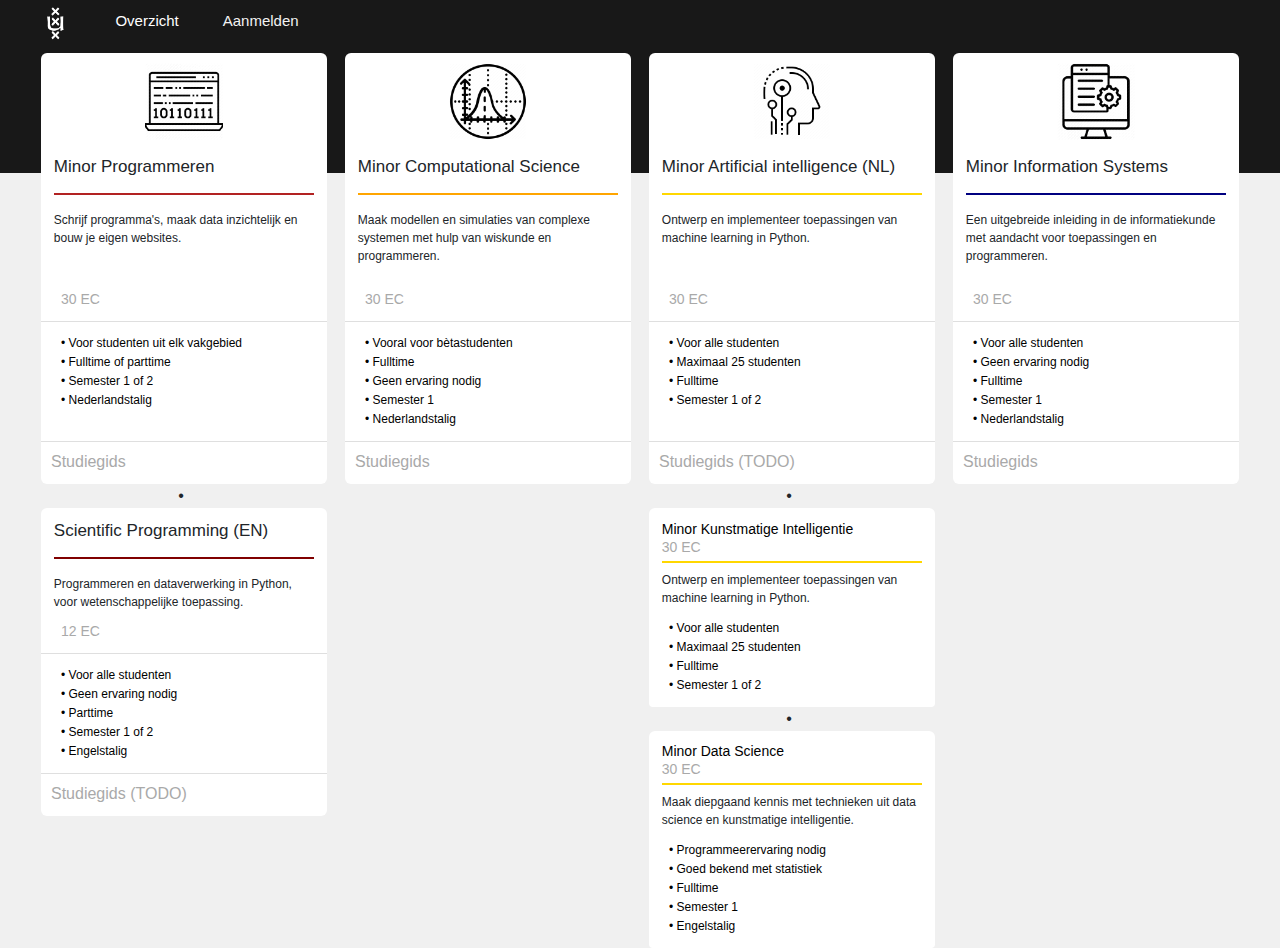
==== commit 80e37bff: "kolommen" ====
--- a/index.html
+++ b/index.html
@@ -48,12 +48,15 @@
                   <p>&bull; Fulltime of parttime</p>
                   <p>&bull; Semester 1 of 2</p>
                   <p>&bull; Nederlandstalig</p>
+                  <p>&nbsp; </p>
                 </li>
               </ul>
               <a target="_blank" href="https://studiegids.uva.nl/xmlpages/page/2019-2020/zoek-minor/opleiding/5722" target="_blank" class="card-link">Studiegids</a>
             </div>
 
-
+            <div class="center">
+              &bull;
+            </div>
               <div class="card" id="scientific">
                 <!-- <img class="card-img-top" src="static/images/science.png" alt="Card image cap" onclick="showinfo('sc')"> -->
                 <div class="card-body">
@@ -134,11 +137,14 @@
                   <p>&bull; Maximaal 25 studenten</p>
                   <p>&bull; Fulltime</p>
                   <p>&bull; Semester 1 of 2</p>
+                  <p>&nbsp;</p>
                 </li>
               </ul>
               <a href="#" class="card-link">Studiegids (TODO)</a>
             </div>
-
+            <div class="center">
+              &bull;
+            </div>
 
 
             <div class="card" id="KI">
@@ -163,7 +169,9 @@
               <!-- <a href="#" class="card-link">Studiegids (TODO)</a> -->
               <!-- <a href="#"></a> -->
             </div>
-
+            <div class="center">
+              &bull;
+            </div>
             <div class="card" id="datascience">
               <div class="card-body">
                 <div class="minor-title">
--- a/static/css/individual.css
+++ b/static/css/individual.css
@@ -1,3 +1,6 @@
+#programmeren, #computational, #informationsystems, #AI {
+  height: 50%;
+}
 
 #programmeren .minor-title {
   /* margin-bottom: 40px; */
@@ -62,7 +65,7 @@
   cursor: pointer;
   color: white;
   font-weight: 500;
-  // margin-left: 6px;
+  margin-left: 6px;
 }
 
 #above h2 {
--- a/static/css/style.css
+++ b/static/css/style.css
@@ -23,16 +23,16 @@
   text-align: center;
   padding: 10px 22px;
   text-decoration: none;
-  font-size: 17px; }
+  font-size: 15px; }
 
 /* Change the color of links on hover */
 .topnav a:hover {
-  background-color: #ddd;
-  color: black; }
+  background-color: maroon;
+  color: white; }
 
 /* Add a color to the active/current link */
 .topnav a.active {
-  background-color: maroon;
+  background-color: #181818;
   color: white; }
 
 a {
@@ -49,7 +49,6 @@
 
 .card img {
   padding: 10px 4px 4px 4px;
-  height: 30%;
   width: 30%;
   margin: auto;
   -webkit-filter: brightness(5);
@@ -60,15 +59,14 @@
   width: 102%;
   opacity: 1;
   transition: all 0.5s;
-  border: none;
-  margin-bottom: 10px; }
+  border: none; }
 
 .card-body {
   padding: 0.8rem;
   padding-bottom: 0px; }
 
 .card-body p {
-  font-size: 14px;
+  font-size: 12px;
   padding: 0px;
   margin: 0px; }
 
@@ -91,7 +89,7 @@
   transition: all 0.4s; }
 
 .card li {
-  font-size: 14px;
+  font-size: 12px;
   color: black; }
 
 .card-text {
@@ -109,7 +107,7 @@
 .nav {
   z-index: 0;
   width: 100%;
-  height: 260px;
+  height: 130px;
   background: #181818; }
 
 .row {
@@ -197,7 +195,8 @@
   margin-bottom: 1px; }
 
 .card h6 {
-  margin-bottom: 1px; }
+  margin-bottom: 1px;
+  font-size: 14px; }
 
 .slideinfo .slideinfocontent {
   display: none;
@@ -212,26 +211,6 @@
   -moz-animation: fadeInFromNone 0s ease-in;
   -o-animation: fadeInFromNone 0s ease-in;
   animation: fadeInFromNone 0s ease-in; }
-
-#overig {
-  flex-direction: row; }
-
-#overig li, ul {
-  background-color: inherit;
-  list-style-type: disc; }
-
-#overig h6 {
-  color: black; }
-
-#overig.card {
-  border-top-right-radius: 6px;
-  border-bottom-right-radius: 6px; }
-
-#overig .card-body {
-  max-width: 200px;
-  background: #dddddd;
-  border-top-left-radius: 6px;
-  border-bottom-left-radius: 6px; }
 
 .dot {
   height: 8px;
@@ -258,4 +237,10 @@
   border-left: 6px solid #181818;
   height: 100%; }
 
+h5 {
+  font-size: 17px; }
+
+.center {
+  text-align: center; }
+
 /*# sourceMappingURL=style.css.map */
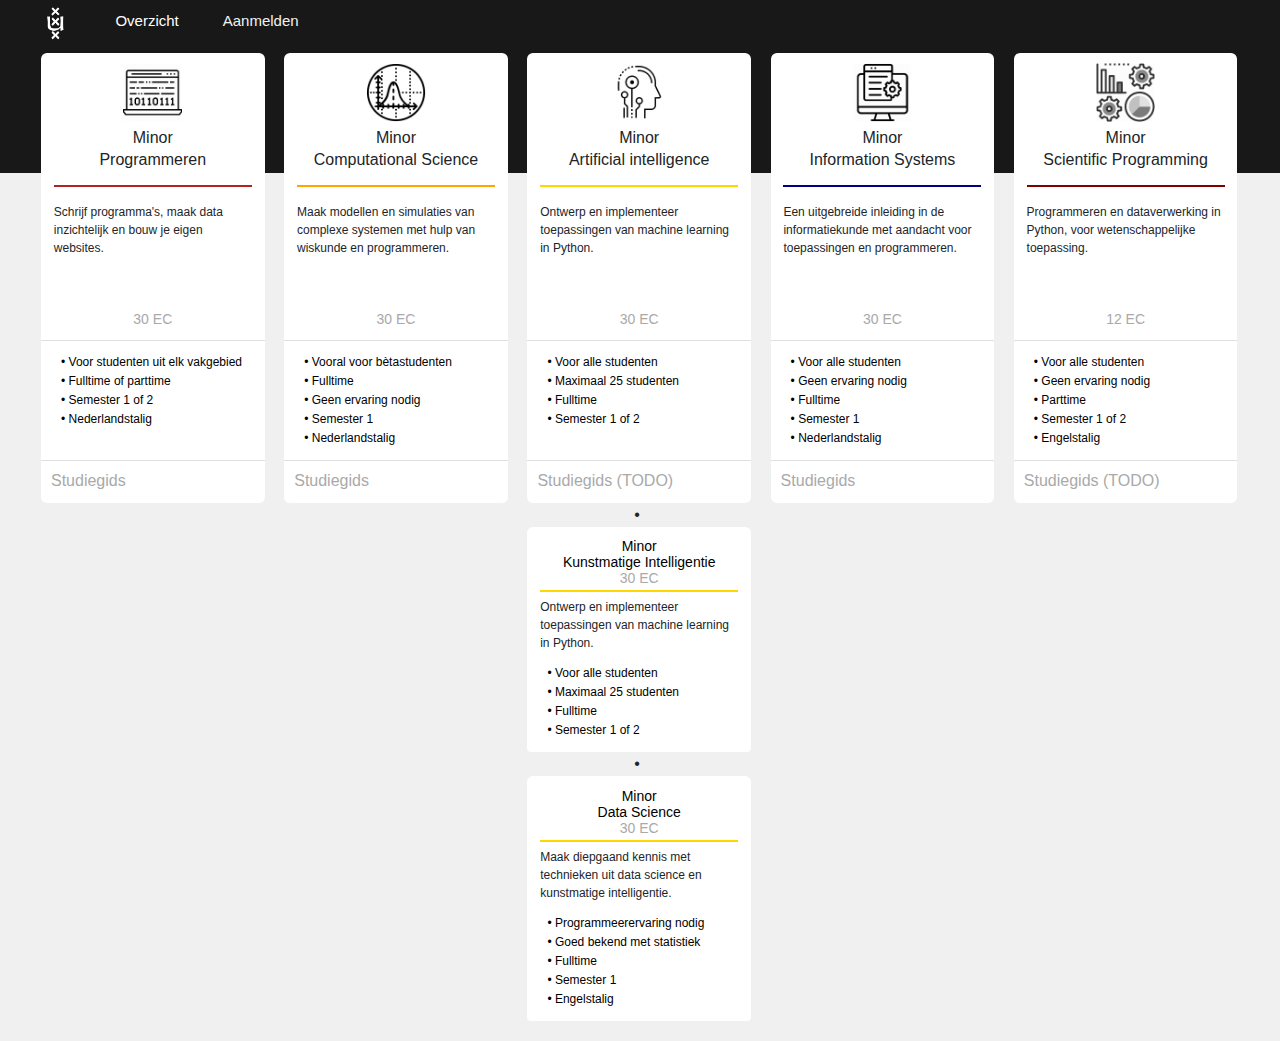
==== commit fa4461e7: "titels + scientific op zelfde hoogte" ====
--- a/index.html
+++ b/index.html
@@ -31,7 +31,8 @@
               <img class="card-img-top" src="static/images/programmingminor.png" alt="Card image cap" onclick="showinfo('programmereninfo')">
               <div class="card-body">
                 <div class="minor-title">
-                  <h5 class="card-title">Minor Programmeren</h5>
+                  <h5 class="card-title">Minor</h5>
+                  <h5 class="card-title">Programmeren</h5>
                 </div>
                 <hr>
                 <div class="minor-description">
@@ -54,44 +55,14 @@
               <a target="_blank" href="https://studiegids.uva.nl/xmlpages/page/2019-2020/zoek-minor/opleiding/5722" target="_blank" class="card-link">Studiegids</a>
             </div>
 
-            <div class="center">
-              &bull;
-            </div>
-              <div class="card" id="scientific">
-                <!-- <img class="card-img-top" src="static/images/science.png" alt="Card image cap" onclick="showinfo('sc')"> -->
-                <div class="card-body">
-                  <div class="minor-title">
-                      <h5 class="card-title">Scientific Programming (EN)</h5>
-                      <hr>
-                  </div>
-                  <!-- <hr> -->
-                  <div class="minor-description">
-                    <!-- <button type="button" class="btn btn-light" name="button" onclick="showinfo('sc')">Programma</button> -->
-                    <p>Programmeren en dataverwerking in Python, voor wetenschappelijke toepassing.</p>
-                  </div>
-                </div>
-                <ul class="list-group list-group-flush">
-                  <li class="list-group-item">
-                    <h6>12 EC</h6>
-                  </li>
-                  <li class="list-group-item">
-                    <p>&bull; Voor alle studenten</p>
-                    <p>&bull; Geen ervaring nodig</p>
-                    <p>&bull; Parttime</p>
-                    <p>&bull; Semester 1 of 2</p>
-                    <p>&bull; Engelstalig</p>
-                  </li>
-                </ul>
-                <a href="https://www.mprog.nl/scientific/" target="_blank" class="card-link">Studiegids (TODO)</a>
-              </div>
-
           </div>
           <div class="col">
             <div class="card" id="computational">
               <img class="card-img-top" src="static/images/computational.png" alt="Card image cap" onclick="showinfo('cls')">
               <div class="card-body">
                 <div class="minor-title">
-                  <h5 class="card-title">Minor Computational Science</h5>
+                  <h5 class="card-title">Minor</h5>
+                  <h5 class="card-title">Computational Science</h5>
                 </div>
                 <hr>
                 <div class="minor-description">
@@ -119,7 +90,8 @@
               <img class="card-img-top" src="static/images/AI.png" alt="Card image cap" onclick="showinfo('ai')">
               <div class="card-body">
                 <div class="minor-title">
-                  <h5 class="card-title">Minor Artificial intelligence (NL)</h5>
+                  <h5 class="card-title">Minor</h5>
+                  <h5 class="card-title">Artificial intelligence</h5>
                 </div>
                 <hr>
                   <div class="minor-description">
@@ -150,7 +122,8 @@
             <div class="card" id="KI">
               <div class="card-body">
                 <div class="minor-title">
-                  <h6 class="card-title">Minor Kunstmatige Intelligentie </h6>
+                  <h6 class="card-title">Minor</h6>
+                  <h6 class="card-title">Kunstmatige Intelligentie </h6>
                   <h6>30 EC</h6>
                   <hr>
                 </div>
@@ -175,7 +148,8 @@
             <div class="card" id="datascience">
               <div class="card-body">
                 <div class="minor-title">
-                  <h6 class="card-title">Minor Data Science</h6>
+                  <h6 class="card-title">Minor</h6>
+                  <h6 class="card-title">Data Science</h6>
                   <h6>30 EC</h6>
                   <hr>
                   <!-- <a href="#" class="card-link">Studiegids (TODO)</a> -->
@@ -201,7 +175,8 @@
             <img class="card-img-top" src="static/images/informationsystems.png" alt="Card image cap" onclick="showinfo('is')">
             <div class="card-body">
               <div class="minor-title">
-                  <h5 class="card-title">Minor Information Systems</h5>
+                <h5 class="card-title">Minor</h5>
+                  <h5 class="card-title">Information Systems</h5>
               </div>
               <hr>
               <div class="minor-description">
@@ -222,6 +197,37 @@
             </ul>
             <a target="_blank" href="https://studiegids.uva.nl/xmlpages/page/2019-2020/zoek-minor/opleiding/5818" target="_blank" class="card-link">Studiegids</a>
           </div></div>
+          <div class="col">
+
+            <div class="card" id="scientific">
+              <img class="card-img-top" src="static/images/science.png" alt="Card image cap" onclick="showinfo('sc')">
+              <div class="card-body">
+                <div class="minor-title">
+                    <h5 class="card-title">Minor</h5>
+                    <h5 class="card-title">Scientific Programming</h5>
+                    <hr>
+                </div>
+                <!-- <hr> -->
+                <div class="minor-description">
+                  <!-- <button type="button" class="btn btn-light" name="button" onclick="showinfo('sc')">Programma</button> -->
+                  <p>Programmeren en dataverwerking in Python, voor wetenschappelijke toepassing.</p>
+                </div>
+              </div>
+              <ul class="list-group list-group-flush">
+                <li class="list-group-item">
+                  <h6>12 EC</h6>
+                </li>
+                <li class="list-group-item">
+                  <p>&bull; Voor alle studenten</p>
+                  <p>&bull; Geen ervaring nodig</p>
+                  <p>&bull; Parttime</p>
+                  <p>&bull; Semester 1 of 2</p>
+                  <p>&bull; Engelstalig</p>
+                </li>
+              </ul>
+              <a href="https://www.mprog.nl/scientific/" target="_blank" class="card-link">Studiegids (TODO)</a>
+            </div>
+          </div>
 
         </div>
       </div>
--- a/static/css/individual.css
+++ b/static/css/individual.css
@@ -1,5 +1,5 @@
-#programmeren, #computational, #informationsystems, #AI {
-  height: 50%;
+#programmeren, #computational, #informationsystems, #AI, #scientific {
+  height: 450px;
 }
 
 #programmeren .minor-title {
@@ -89,3 +89,7 @@
 #datascience p, #KI p {
   font-size: 12px;
 }
+
+#datascience {
+  margin-bottom: 20px;
+}
--- a/static/css/style.css
+++ b/static/css/style.css
@@ -111,6 +111,7 @@
   background: #181818; }
 
 .row {
+  width: 100%;
   z-index: 10;
   margin: auto;
   padding: 2.5%;
@@ -238,7 +239,14 @@
   height: 100%; }
 
 h5 {
-  font-size: 17px; }
+  font-size: 16px;
+  margin: -10px;
+  padding: 0;
+  text-align: center; }
+
+h6 {
+  text-align: center;
+  line-height: 15px; }
 
 .center {
   text-align: center; }
--- a/static/css/media.css
+++ b/static/css/media.css
@@ -1,8 +1,20 @@
+@media only screen and (max-width: 1107px) {
+  h5 {
+    font-size: 13px;
+  }
+}
+
 
 @media only screen and (max-width: 800px) {
 
   html, body {
     background-color: $bgcolor;
+  }
+
+  h5 {
+    font-size: 17px;
+    margin: 0px;
+    line-height: 1px;
   }
 
   #overzicht .card {
@@ -16,10 +28,7 @@
 
   .wrapper {
     display: block;
-  }
-
-  hr {
-    display: none;
+    width: 100%;
   }
 
   .card:hover {
